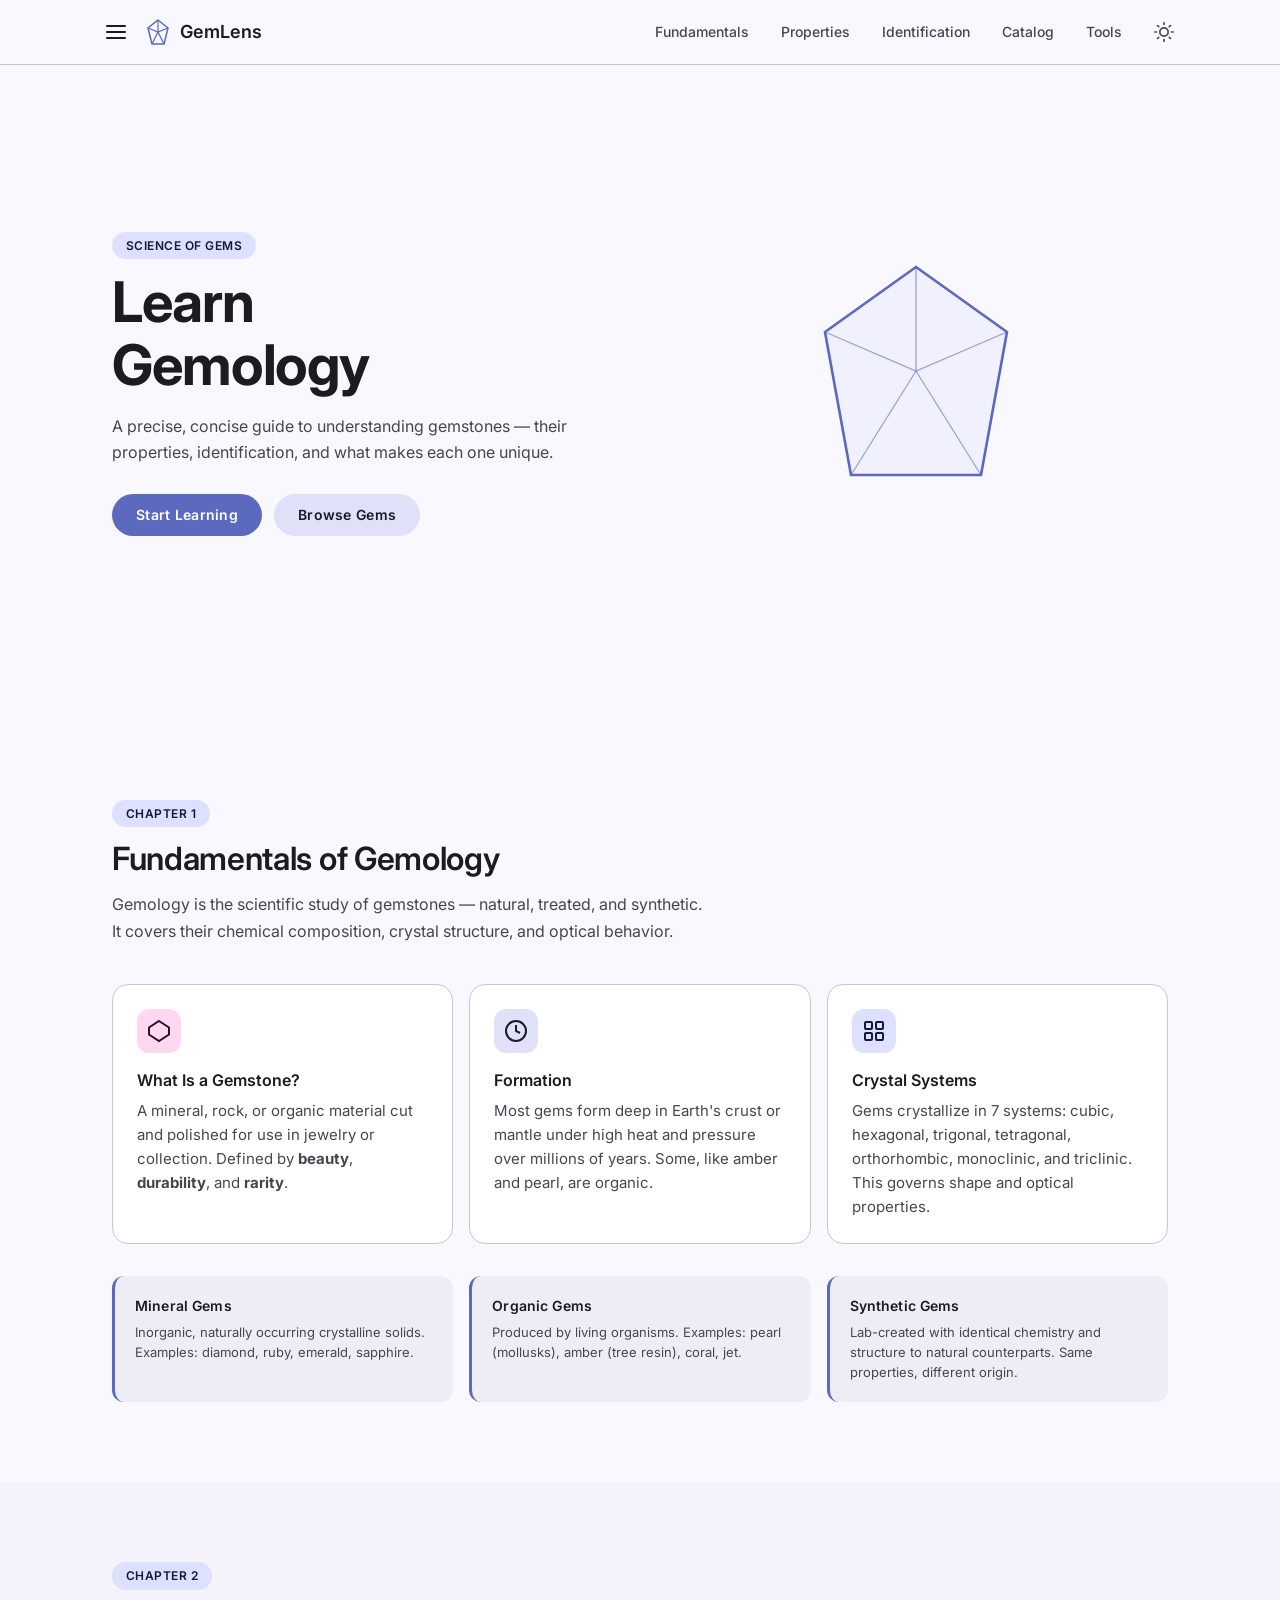
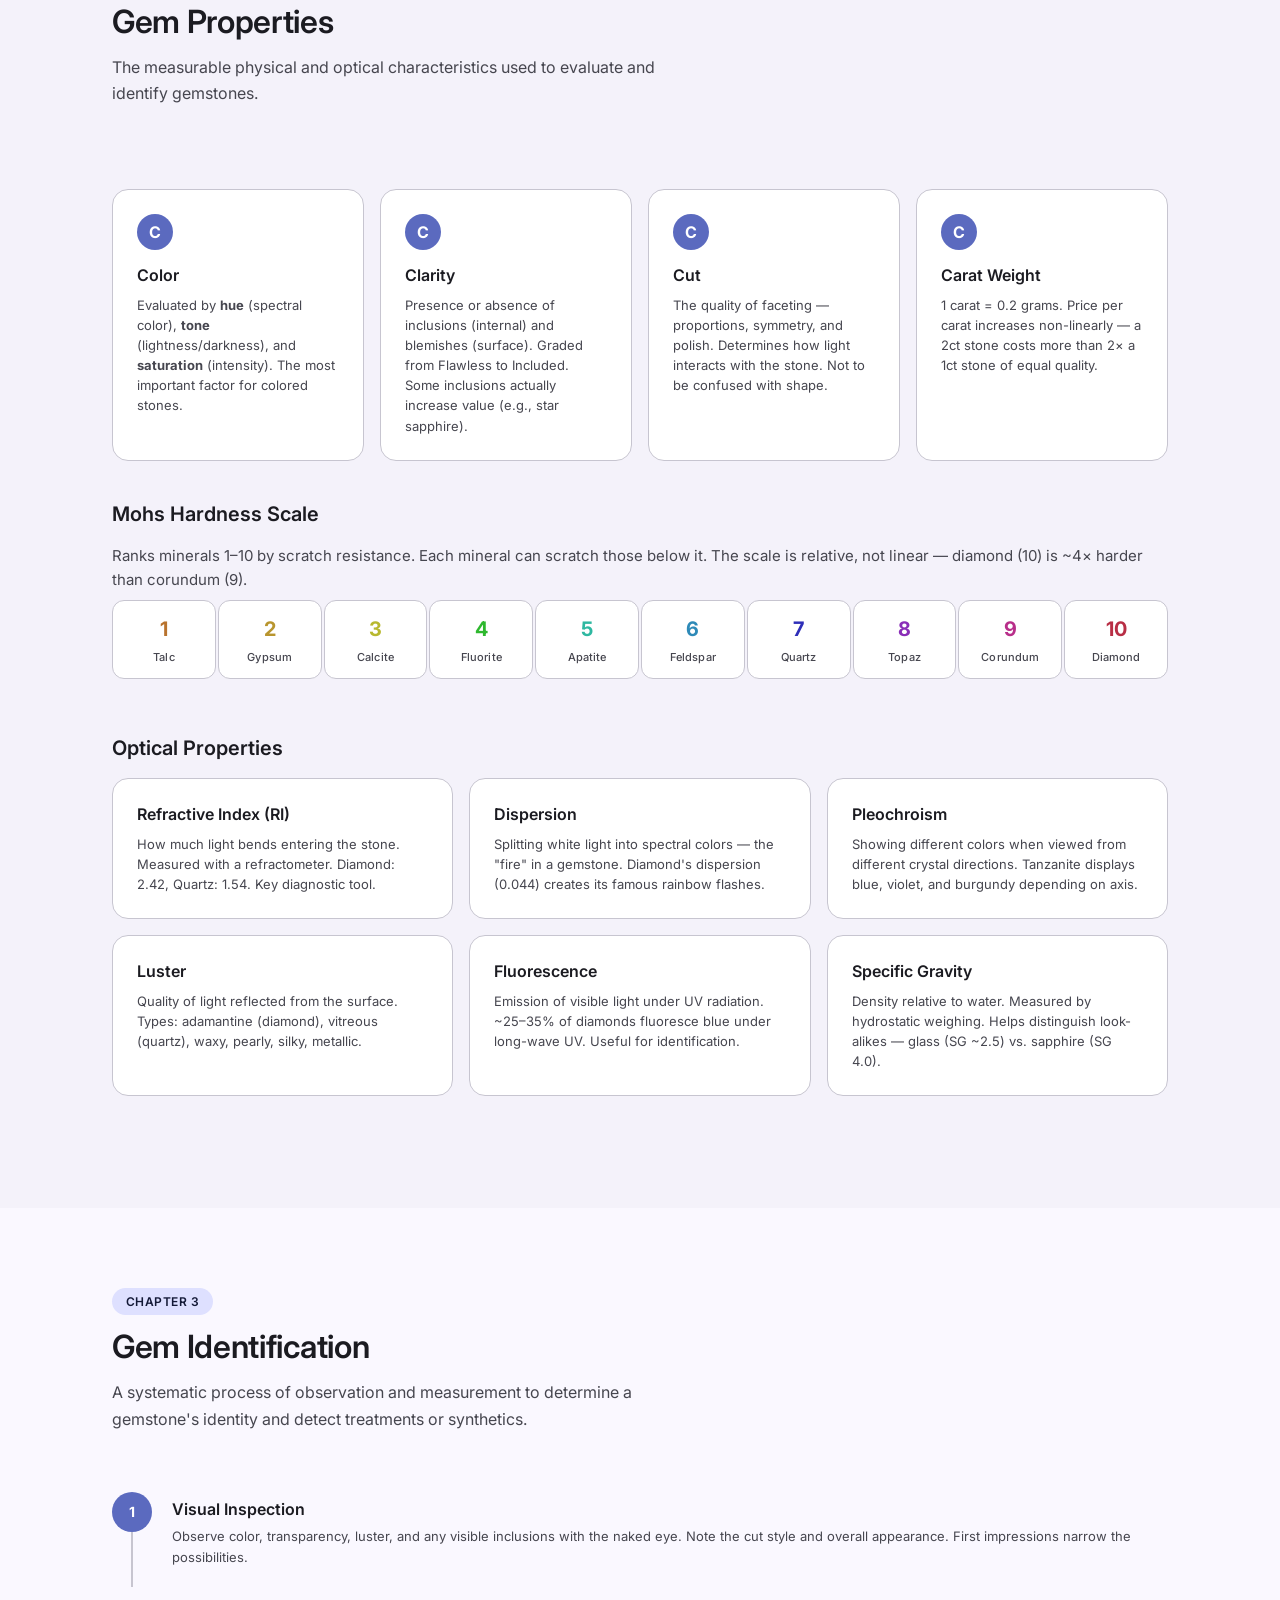
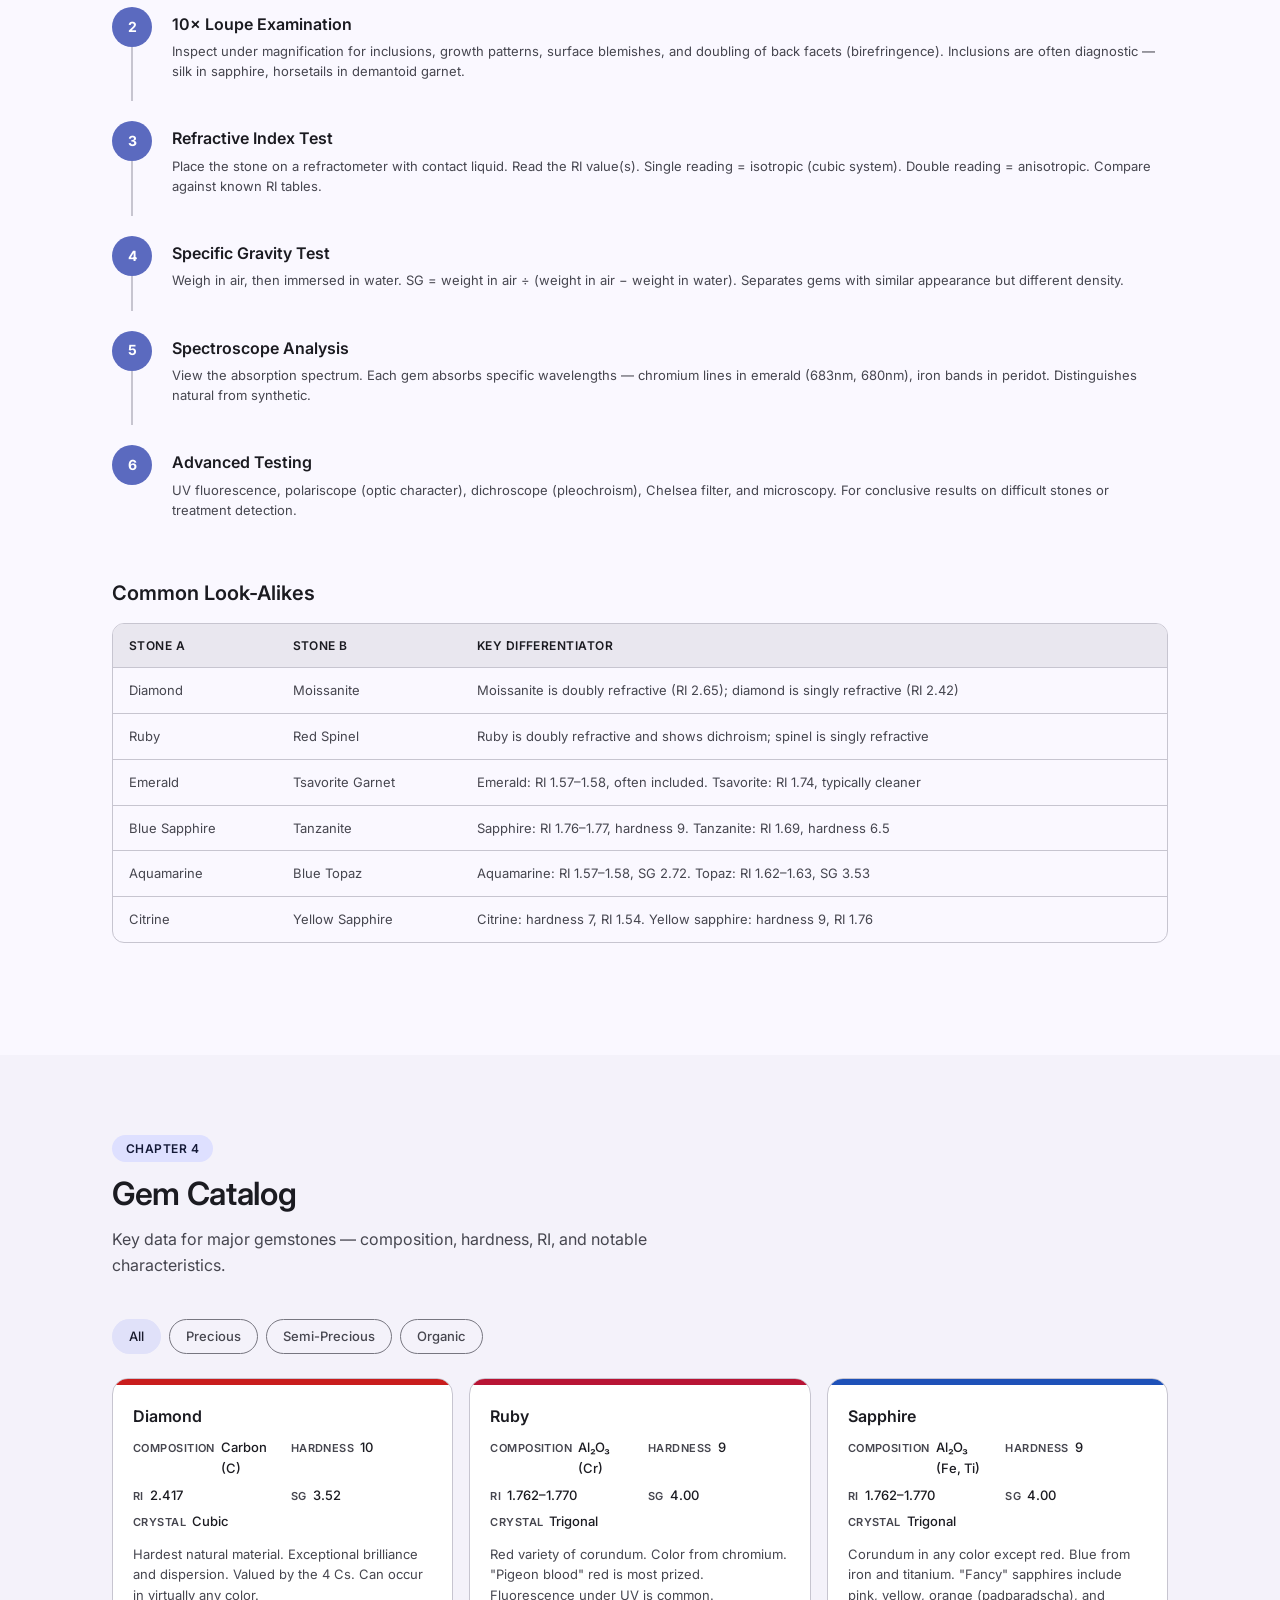
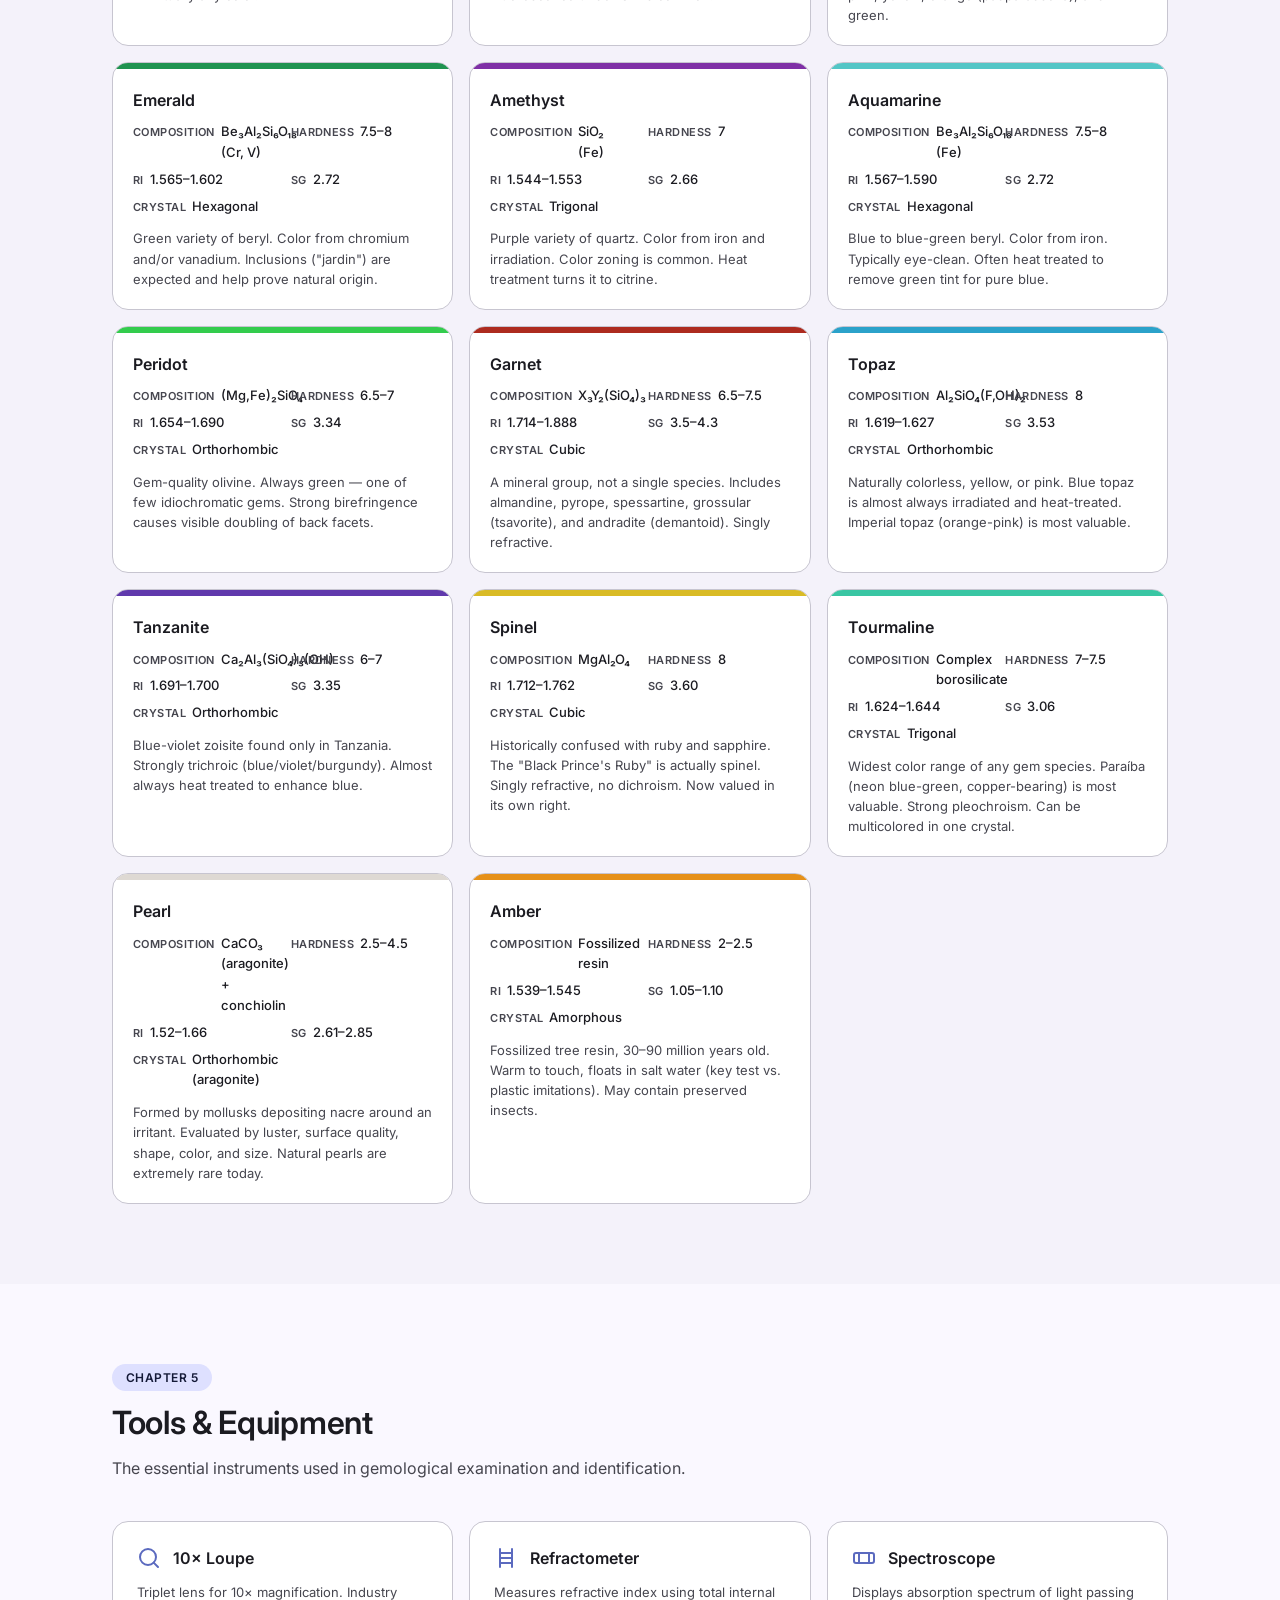
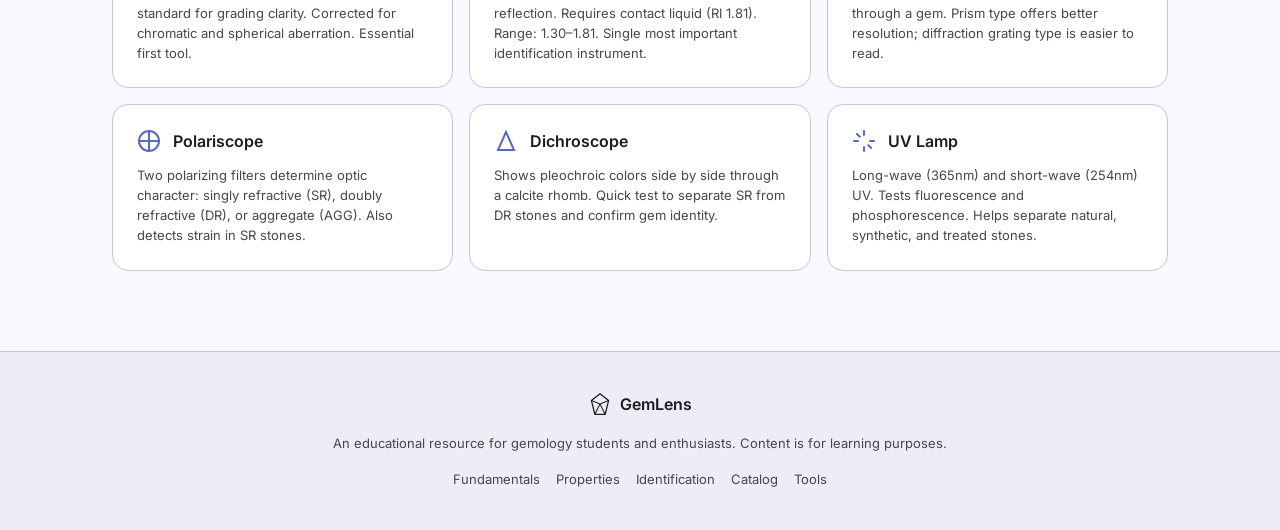
==== index.html @ 672723de "Add GemLens gemology learning site Static site with Material Design 3 inspired design system: - Ligh" ====
<!DOCTYPE html>
<html lang="en" data-theme="light">
<head>
  <meta charset="UTF-8">
  <meta name="viewport" content="width=device-width, initial-scale=1.0">
  <title>GemLens — Learn Gemology &amp; Gem Identification</title>
  <meta name="description" content="A concise, interactive guide to gemology fundamentals, gem identification techniques, and a curated catalog of precious and semi-precious gemstones.">
  <link rel="preconnect" href="https://fonts.googleapis.com">
  <link rel="preconnect" href="https://fonts.gstatic.com" crossorigin>
  <link href="https://fonts.googleapis.com/css2?family=Inter:wght@400;500;600;700&display=swap" rel="stylesheet">
  <link rel="stylesheet" href="styles.css">
  <script src="app.js" defer></script>
</head>
<body>

  <!-- Top App Bar -->
  <header class="top-bar" id="topBar">
    <div class="top-bar__inner">
      <button class="nav-toggle" id="navToggle" aria-label="Open navigation">
        <svg width="24" height="24" viewBox="0 0 24 24" fill="none" stroke="currentColor" stroke-width="2" stroke-linecap="round"><line x1="3" y1="6" x2="21" y2="6"/><line x1="3" y1="12" x2="21" y2="12"/><line x1="3" y1="18" x2="21" y2="18"/></svg>
      </button>
      <a href="#hero" class="top-bar__brand">
        <svg class="top-bar__icon" width="28" height="28" viewBox="0 0 28 28" fill="none">
          <polygon points="14,2 24,10 20,26 8,26 4,10" stroke="currentColor" stroke-width="1.5" fill="none"/>
          <polyline points="4,10 14,14 24,10" stroke="currentColor" stroke-width="1.2" fill="none"/>
          <line x1="14" y1="14" x2="8" y2="26" stroke="currentColor" stroke-width="1.2"/>
          <line x1="14" y1="14" x2="20" y2="26" stroke="currentColor" stroke-width="1.2"/>
          <line x1="14" y1="2" x2="14" y2="14" stroke="currentColor" stroke-width="1.2"/>
        </svg>
        <span>GemLens</span>
      </a>
      <nav class="top-bar__nav" id="mainNav">
        <a href="#fundamentals" class="nav-link">Fundamentals</a>
        <a href="#properties" class="nav-link">Properties</a>
        <a href="#identification" class="nav-link">Identification</a>
        <a href="#catalog" class="nav-link">Catalog</a>
        <a href="#tools" class="nav-link">Tools</a>
      </nav>
      <button class="theme-toggle" id="themeToggle" aria-label="Toggle dark mode">
        <svg class="icon-sun" width="20" height="20" viewBox="0 0 24 24" fill="none" stroke="currentColor" stroke-width="2" stroke-linecap="round">
          <circle cx="12" cy="12" r="5"/><line x1="12" y1="1" x2="12" y2="3"/><line x1="12" y1="21" x2="12" y2="23"/><line x1="4.22" y1="4.22" x2="5.64" y2="5.64"/><line x1="18.36" y1="18.36" x2="19.78" y2="19.78"/><line x1="1" y1="12" x2="3" y2="12"/><line x1="21" y1="12" x2="23" y2="12"/><line x1="4.22" y1="19.78" x2="5.64" y2="18.36"/><line x1="18.36" y1="5.64" x2="19.78" y2="4.22"/>
        </svg>
        <svg class="icon-moon" width="20" height="20" viewBox="0 0 24 24" fill="none" stroke="currentColor" stroke-width="2" stroke-linecap="round">
          <path d="M21 12.79A9 9 0 1111.21 3 7 7 0 0021 12.79z"/>
        </svg>
      </button>
    </div>
  </header>

  <!-- Mobile Drawer -->
  <div class="drawer-scrim" id="drawerScrim"></div>
  <aside class="drawer" id="drawer">
    <div class="drawer__header">
      <span class="drawer__title">GemLens</span>
      <button class="drawer__close" id="drawerClose" aria-label="Close navigation">
        <svg width="24" height="24" viewBox="0 0 24 24" fill="none" stroke="currentColor" stroke-width="2" stroke-linecap="round"><line x1="18" y1="6" x2="6" y2="18"/><line x1="6" y1="6" x2="18" y2="18"/></svg>
      </button>
    </div>
    <nav class="drawer__nav">
      <a href="#hero" class="drawer__link">Home</a>
      <a href="#fundamentals" class="drawer__link">Fundamentals</a>
      <a href="#properties" class="drawer__link">Properties</a>
      <a href="#identification" class="drawer__link">Identification</a>
      <a href="#catalog" class="drawer__link">Catalog</a>
      <a href="#tools" class="drawer__link">Tools</a>
    </nav>
  </aside>

  <main>

    <!-- Hero -->
    <section class="hero" id="hero">
      <div class="container">
        <div class="hero__content reveal">
          <span class="chip">Science of Gems</span>
          <h1 class="display-large">Learn<br>Gemology</h1>
          <p class="body-large">A precise, concise guide to understanding gemstones — their properties, identification, and what makes each one unique.</p>
          <div class="hero__actions">
            <a href="#fundamentals" class="btn btn--filled">Start Learning</a>
            <a href="#catalog" class="btn btn--tonal">Browse Gems</a>
          </div>
        </div>
        <div class="hero__visual reveal reveal--delay-1">
          <svg class="hero-gem" viewBox="0 0 200 200" fill="none">
            <polygon points="100,10 170,60 150,170 50,170 30,60" stroke="var(--md-primary)" stroke-width="1.5" fill="var(--md-primary-container)" opacity="0.3"/>
            <polyline points="30,60 100,90 170,60" stroke="var(--md-primary)" stroke-width="1" opacity="0.6"/>
            <line x1="100" y1="10" x2="100" y2="90" stroke="var(--md-primary)" stroke-width="1" opacity="0.6"/>
            <line x1="100" y1="90" x2="50" y2="170" stroke="var(--md-primary)" stroke-width="1" opacity="0.6"/>
            <line x1="100" y1="90" x2="150" y2="170" stroke="var(--md-primary)" stroke-width="1" opacity="0.6"/>
            <polygon points="100,10 170,60 150,170 50,170 30,60" stroke="var(--md-primary)" stroke-width="2" fill="none"/>
          </svg>
        </div>
      </div>
    </section>

    <!-- Fundamentals -->
    <section class="section" id="fundamentals">
      <div class="container">
        <div class="section__header reveal">
          <span class="chip">Chapter 1</span>
          <h2 class="headline-large">Fundamentals of Gemology</h2>
          <p class="body-large">Gemology is the scientific study of gemstones — natural, treated, and synthetic. It covers their chemical composition, crystal structure, and optical behavior.</p>
        </div>

        <div class="card-grid">
          <article class="card reveal">
            <div class="card__icon" style="--icon-bg: var(--md-tertiary-container); --icon-fg: var(--md-on-tertiary-container);">
              <svg width="24" height="24" viewBox="0 0 24 24" fill="none" stroke="currentColor" stroke-width="2"><polygon points="12,2 22,8.5 22,15.5 12,22 2,15.5 2,8.5"/></svg>
            </div>
            <h3 class="title-medium">What Is a Gemstone?</h3>
            <p class="body-medium">A mineral, rock, or organic material cut and polished for use in jewelry or collection. Defined by <strong>beauty</strong>, <strong>durability</strong>, and <strong>rarity</strong>.</p>
          </article>

          <article class="card reveal reveal--delay-1">
            <div class="card__icon" style="--icon-bg: var(--md-secondary-container); --icon-fg: var(--md-on-secondary-container);">
              <svg width="24" height="24" viewBox="0 0 24 24" fill="none" stroke="currentColor" stroke-width="2"><circle cx="12" cy="12" r="10"/><path d="M12 6v6l4 2"/></svg>
            </div>
            <h3 class="title-medium">Formation</h3>
            <p class="body-medium">Most gems form deep in Earth's crust or mantle under high heat and pressure over millions of years. Some, like amber and pearl, are organic.</p>
          </article>

          <article class="card reveal reveal--delay-2">
            <div class="card__icon" style="--icon-bg: var(--md-primary-container); --icon-fg: var(--md-on-primary-container);">
              <svg width="24" height="24" viewBox="0 0 24 24" fill="none" stroke="currentColor" stroke-width="2"><rect x="3" y="3" width="7" height="7" rx="1"/><rect x="14" y="3" width="7" height="7" rx="1"/><rect x="3" y="14" width="7" height="7" rx="1"/><rect x="14" y="14" width="7" height="7" rx="1"/></svg>
            </div>
            <h3 class="title-medium">Crystal Systems</h3>
            <p class="body-medium">Gems crystallize in 7 systems: cubic, hexagonal, trigonal, tetragonal, orthorhombic, monoclinic, and triclinic. This governs shape and optical properties.</p>
          </article>
        </div>

        <!-- Mineral vs Organic vs Synthetic -->
        <div class="info-row reveal">
          <div class="info-block">
            <h4 class="title-small">Mineral Gems</h4>
            <p class="body-small">Inorganic, naturally occurring crystalline solids. Examples: diamond, ruby, emerald, sapphire.</p>
          </div>
          <div class="info-block">
            <h4 class="title-small">Organic Gems</h4>
            <p class="body-small">Produced by living organisms. Examples: pearl (mollusks), amber (tree resin), coral, jet.</p>
          </div>
          <div class="info-block">
            <h4 class="title-small">Synthetic Gems</h4>
            <p class="body-small">Lab-created with identical chemistry and structure to natural counterparts. Same properties, different origin.</p>
          </div>
        </div>
      </div>
    </section>

    <!-- Properties -->
    <section class="section section--tonal" id="properties">
      <div class="container">
        <div class="section__header reveal">
          <span class="chip">Chapter 2</span>
          <h2 class="headline-large">Gem Properties</h2>
          <p class="body-large">The measurable physical and optical characteristics used to evaluate and identify gemstones.</p>
        </div>

        <!-- The 4 Cs -->
        <h3 class="headline-small reveal">The 4 Cs of Gem Grading</h3>
        <div class="four-cs-grid">
          <div class="four-c-card reveal">
            <div class="four-c-card__letter">C</div>
            <h4 class="title-medium">Color</h4>
            <p class="body-small">Evaluated by <strong>hue</strong> (spectral color), <strong>tone</strong> (lightness/darkness), and <strong>saturation</strong> (intensity). The most important factor for colored stones.</p>
          </div>
          <div class="four-c-card reveal reveal--delay-1">
            <div class="four-c-card__letter">C</div>
            <h4 class="title-medium">Clarity</h4>
            <p class="body-small">Presence or absence of inclusions (internal) and blemishes (surface). Graded from Flawless to Included. Some inclusions actually increase value (e.g., star sapphire).</p>
          </div>
          <div class="four-c-card reveal reveal--delay-2">
            <div class="four-c-card__letter">C</div>
            <h4 class="title-medium">Cut</h4>
            <p class="body-small">The quality of faceting — proportions, symmetry, and polish. Determines how light interacts with the stone. Not to be confused with shape.</p>
          </div>
          <div class="four-c-card reveal reveal--delay-3">
            <div class="four-c-card__letter">C</div>
            <h4 class="title-medium">Carat Weight</h4>
            <p class="body-small">1 carat = 0.2 grams. Price per carat increases non-linearly — a 2ct stone costs more than 2× a 1ct stone of equal quality.</p>
          </div>
        </div>

        <!-- Mohs Scale -->
        <h3 class="headline-small reveal">Mohs Hardness Scale</h3>
        <p class="body-medium reveal">Ranks minerals 1–10 by scratch resistance. Each mineral can scratch those below it. The scale is relative, not linear — diamond (10) is ~4× harder than corundum (9).</p>
        <div class="mohs-scale reveal">
          <div class="mohs-item" style="--mohs-hue: 30;">
            <span class="mohs-num">1</span>
            <span class="mohs-name">Talc</span>
          </div>
          <div class="mohs-item" style="--mohs-hue: 45;">
            <span class="mohs-num">2</span>
            <span class="mohs-name">Gypsum</span>
          </div>
          <div class="mohs-item" style="--mohs-hue: 60;">
            <span class="mohs-num">3</span>
            <span class="mohs-name">Calcite</span>
          </div>
          <div class="mohs-item" style="--mohs-hue: 120;">
            <span class="mohs-num">4</span>
            <span class="mohs-name">Fluorite</span>
          </div>
          <div class="mohs-item" style="--mohs-hue: 170;">
            <span class="mohs-num">5</span>
            <span class="mohs-name">Apatite</span>
          </div>
          <div class="mohs-item" style="--mohs-hue: 200;">
            <span class="mohs-num">6</span>
            <span class="mohs-name">Feldspar</span>
          </div>
          <div class="mohs-item" style="--mohs-hue: 240;">
            <span class="mohs-num">7</span>
            <span class="mohs-name">Quartz</span>
          </div>
          <div class="mohs-item" style="--mohs-hue: 280;">
            <span class="mohs-num">8</span>
            <span class="mohs-name">Topaz</span>
          </div>
          <div class="mohs-item" style="--mohs-hue: 320;">
            <span class="mohs-num">9</span>
            <span class="mohs-name">Corundum</span>
          </div>
          <div class="mohs-item" style="--mohs-hue: 350;">
            <span class="mohs-num">10</span>
            <span class="mohs-name">Diamond</span>
          </div>
        </div>

        <!-- Optical Properties -->
        <h3 class="headline-small reveal">Optical Properties</h3>
        <div class="card-grid">
          <article class="card reveal">
            <h4 class="title-medium">Refractive Index (RI)</h4>
            <p class="body-small">How much light bends entering the stone. Measured with a refractometer. Diamond: 2.42, Quartz: 1.54. Key diagnostic tool.</p>
          </article>
          <article class="card reveal reveal--delay-1">
            <h4 class="title-medium">Dispersion</h4>
            <p class="body-small">Splitting white light into spectral colors — the "fire" in a gemstone. Diamond's dispersion (0.044) creates its famous rainbow flashes.</p>
          </article>
          <article class="card reveal reveal--delay-2">
            <h4 class="title-medium">Pleochroism</h4>
            <p class="body-small">Showing different colors when viewed from different crystal directions. Tanzanite displays blue, violet, and burgundy depending on axis.</p>
          </article>
          <article class="card reveal">
            <h4 class="title-medium">Luster</h4>
            <p class="body-small">Quality of light reflected from the surface. Types: adamantine (diamond), vitreous (quartz), waxy, pearly, silky, metallic.</p>
          </article>
          <article class="card reveal reveal--delay-1">
            <h4 class="title-medium">Fluorescence</h4>
            <p class="body-small">Emission of visible light under UV radiation. ~25–35% of diamonds fluoresce blue under long-wave UV. Useful for identification.</p>
          </article>
          <article class="card reveal reveal--delay-2">
            <h4 class="title-medium">Specific Gravity</h4>
            <p class="body-small">Density relative to water. Measured by hydrostatic weighing. Helps distinguish look-alikes — glass (SG ~2.5) vs. sapphire (SG 4.0).</p>
          </article>
        </div>
      </div>
    </section>

    <!-- Identification -->
    <section class="section" id="identification">
      <div class="container">
        <div class="section__header reveal">
          <span class="chip">Chapter 3</span>
          <h2 class="headline-large">Gem Identification</h2>
          <p class="body-large">A systematic process of observation and measurement to determine a gemstone's identity and detect treatments or synthetics.</p>
        </div>

        <div class="steps">
          <div class="step reveal">
            <div class="step__number">1</div>
            <div class="step__content">
              <h4 class="title-medium">Visual Inspection</h4>
              <p class="body-small">Observe color, transparency, luster, and any visible inclusions with the naked eye. Note the cut style and overall appearance. First impressions narrow the possibilities.</p>
            </div>
          </div>
          <div class="step reveal">
            <div class="step__number">2</div>
            <div class="step__content">
              <h4 class="title-medium">10× Loupe Examination</h4>
              <p class="body-small">Inspect under magnification for inclusions, growth patterns, surface blemishes, and doubling of back facets (birefringence). Inclusions are often diagnostic — silk in sapphire, horsetails in demantoid garnet.</p>
            </div>
          </div>
          <div class="step reveal">
            <div class="step__number">3</div>
            <div class="step__content">
              <h4 class="title-medium">Refractive Index Test</h4>
              <p class="body-small">Place the stone on a refractometer with contact liquid. Read the RI value(s). Single reading = isotropic (cubic system). Double reading = anisotropic. Compare against known RI tables.</p>
            </div>
          </div>
          <div class="step reveal">
            <div class="step__number">4</div>
            <div class="step__content">
              <h4 class="title-medium">Specific Gravity Test</h4>
              <p class="body-small">Weigh in air, then immersed in water. SG = weight in air ÷ (weight in air − weight in water). Separates gems with similar appearance but different density.</p>
            </div>
          </div>
          <div class="step reveal">
            <div class="step__number">5</div>
            <div class="step__content">
              <h4 class="title-medium">Spectroscope Analysis</h4>
              <p class="body-small">View the absorption spectrum. Each gem absorbs specific wavelengths — chromium lines in emerald (683nm, 680nm), iron bands in peridot. Distinguishes natural from synthetic.</p>
            </div>
          </div>
          <div class="step reveal">
            <div class="step__number">6</div>
            <div class="step__content">
              <h4 class="title-medium">Advanced Testing</h4>
              <p class="body-small">UV fluorescence, polariscope (optic character), dichroscope (pleochroism), Chelsea filter, and microscopy. For conclusive results on difficult stones or treatment detection.</p>
            </div>
          </div>
        </div>

        <!-- Common Confusions -->
        <h3 class="headline-small reveal">Common Look-Alikes</h3>
        <div class="table-wrap reveal">
          <table class="data-table">
            <thead>
              <tr>
                <th>Stone A</th>
                <th>Stone B</th>
                <th>Key Differentiator</th>
              </tr>
            </thead>
            <tbody>
              <tr><td>Diamond</td><td>Moissanite</td><td>Moissanite is doubly refractive (RI 2.65); diamond is singly refractive (RI 2.42)</td></tr>
              <tr><td>Ruby</td><td>Red Spinel</td><td>Ruby is doubly refractive and shows dichroism; spinel is singly refractive</td></tr>
              <tr><td>Emerald</td><td>Tsavorite Garnet</td><td>Emerald: RI 1.57–1.58, often included. Tsavorite: RI 1.74, typically cleaner</td></tr>
              <tr><td>Blue Sapphire</td><td>Tanzanite</td><td>Sapphire: RI 1.76–1.77, hardness 9. Tanzanite: RI 1.69, hardness 6.5</td></tr>
              <tr><td>Aquamarine</td><td>Blue Topaz</td><td>Aquamarine: RI 1.57–1.58, SG 2.72. Topaz: RI 1.62–1.63, SG 3.53</td></tr>
              <tr><td>Citrine</td><td>Yellow Sapphire</td><td>Citrine: hardness 7, RI 1.54. Yellow sapphire: hardness 9, RI 1.76</td></tr>
            </tbody>
          </table>
        </div>
      </div>
    </section>

    <!-- Gem Catalog -->
    <section class="section section--tonal" id="catalog">
      <div class="container">
        <div class="section__header reveal">
          <span class="chip">Chapter 4</span>
          <h2 class="headline-large">Gem Catalog</h2>
          <p class="body-large">Key data for major gemstones — composition, hardness, RI, and notable characteristics.</p>
        </div>

        <!-- Filter chips -->
        <div class="filter-chips reveal" id="filterChips">
          <button class="filter-chip filter-chip--active" data-filter="all">All</button>
          <button class="filter-chip" data-filter="precious">Precious</button>
          <button class="filter-chip" data-filter="semi-precious">Semi-Precious</button>
          <button class="filter-chip" data-filter="organic">Organic</button>
        </div>

        <div class="catalog-grid" id="catalogGrid">

          <article class="gem-card reveal" data-category="precious">
            <div class="gem-card__color" style="--gem-hue: 0; --gem-sat: 75%; --gem-light: 45%;"></div>
            <div class="gem-card__body">
              <h4 class="title-medium">Diamond</h4>
              <dl class="gem-specs">
                <div><dt>Composition</dt><dd>Carbon (C)</dd></div>
                <div><dt>Hardness</dt><dd>10</dd></div>
                <div><dt>RI</dt><dd>2.417</dd></div>
                <div><dt>SG</dt><dd>3.52</dd></div>
                <div><dt>Crystal</dt><dd>Cubic</dd></div>
              </dl>
              <p class="body-small">Hardest natural material. Exceptional brilliance and dispersion. Valued by the 4 Cs. Can occur in virtually any color.</p>
            </div>
          </article>

          <article class="gem-card reveal" data-category="precious">
            <div class="gem-card__color" style="--gem-hue: 348; --gem-sat: 80%; --gem-light: 40%;"></div>
            <div class="gem-card__body">
              <h4 class="title-medium">Ruby</h4>
              <dl class="gem-specs">
                <div><dt>Composition</dt><dd>Al₂O₃ (Cr)</dd></div>
                <div><dt>Hardness</dt><dd>9</dd></div>
                <div><dt>RI</dt><dd>1.762–1.770</dd></div>
                <div><dt>SG</dt><dd>4.00</dd></div>
                <div><dt>Crystal</dt><dd>Trigonal</dd></div>
              </dl>
              <p class="body-small">Red variety of corundum. Color from chromium. "Pigeon blood" red is most prized. Fluorescence under UV is common.</p>
            </div>
          </article>

          <article class="gem-card reveal" data-category="precious">
            <div class="gem-card__color" style="--gem-hue: 220; --gem-sat: 72%; --gem-light: 42%;"></div>
            <div class="gem-card__body">
              <h4 class="title-medium">Sapphire</h4>
              <dl class="gem-specs">
                <div><dt>Composition</dt><dd>Al₂O₃ (Fe, Ti)</dd></div>
                <div><dt>Hardness</dt><dd>9</dd></div>
                <div><dt>RI</dt><dd>1.762–1.770</dd></div>
                <div><dt>SG</dt><dd>4.00</dd></div>
                <div><dt>Crystal</dt><dd>Trigonal</dd></div>
              </dl>
              <p class="body-small">Corundum in any color except red. Blue from iron and titanium. "Fancy" sapphires include pink, yellow, orange (padparadscha), and green.</p>
            </div>
          </article>

          <article class="gem-card reveal" data-category="precious">
            <div class="gem-card__color" style="--gem-hue: 145; --gem-sat: 65%; --gem-light: 35%;"></div>
            <div class="gem-card__body">
              <h4 class="title-medium">Emerald</h4>
              <dl class="gem-specs">
                <div><dt>Composition</dt><dd>Be₃Al₂Si₆O₁₈ (Cr, V)</dd></div>
                <div><dt>Hardness</dt><dd>7.5–8</dd></div>
                <div><dt>RI</dt><dd>1.565–1.602</dd></div>
                <div><dt>SG</dt><dd>2.72</dd></div>
                <div><dt>Crystal</dt><dd>Hexagonal</dd></div>
              </dl>
              <p class="body-small">Green variety of beryl. Color from chromium and/or vanadium. Inclusions ("jardin") are expected and help prove natural origin.</p>
            </div>
          </article>

          <article class="gem-card reveal" data-category="semi-precious">
            <div class="gem-card__color" style="--gem-hue: 280; --gem-sat: 55%; --gem-light: 42%;"></div>
            <div class="gem-card__body">
              <h4 class="title-medium">Amethyst</h4>
              <dl class="gem-specs">
                <div><dt>Composition</dt><dd>SiO₂ (Fe)</dd></div>
                <div><dt>Hardness</dt><dd>7</dd></div>
                <div><dt>RI</dt><dd>1.544–1.553</dd></div>
                <div><dt>SG</dt><dd>2.66</dd></div>
                <div><dt>Crystal</dt><dd>Trigonal</dd></div>
              </dl>
              <p class="body-small">Purple variety of quartz. Color from iron and irradiation. Color zoning is common. Heat treatment turns it to citrine.</p>
            </div>
          </article>

          <article class="gem-card reveal" data-category="semi-precious">
            <div class="gem-card__color" style="--gem-hue: 180; --gem-sat: 50%; --gem-light: 55%;"></div>
            <div class="gem-card__body">
              <h4 class="title-medium">Aquamarine</h4>
              <dl class="gem-specs">
                <div><dt>Composition</dt><dd>Be₃Al₂Si₆O₁₈ (Fe)</dd></div>
                <div><dt>Hardness</dt><dd>7.5–8</dd></div>
                <div><dt>RI</dt><dd>1.567–1.590</dd></div>
                <div><dt>SG</dt><dd>2.72</dd></div>
                <div><dt>Crystal</dt><dd>Hexagonal</dd></div>
              </dl>
              <p class="body-small">Blue to blue-green beryl. Color from iron. Typically eye-clean. Often heat treated to remove green tint for pure blue.</p>
            </div>
          </article>

          <article class="gem-card reveal" data-category="semi-precious">
            <div class="gem-card__color" style="--gem-hue: 130; --gem-sat: 60%; --gem-light: 50%;"></div>
            <div class="gem-card__body">
              <h4 class="title-medium">Peridot</h4>
              <dl class="gem-specs">
                <div><dt>Composition</dt><dd>(Mg,Fe)₂SiO₄</dd></div>
                <div><dt>Hardness</dt><dd>6.5–7</dd></div>
                <div><dt>RI</dt><dd>1.654–1.690</dd></div>
                <div><dt>SG</dt><dd>3.34</dd></div>
                <div><dt>Crystal</dt><dd>Orthorhombic</dd></div>
              </dl>
              <p class="body-small">Gem-quality olivine. Always green — one of few idiochromatic gems. Strong birefringence causes visible doubling of back facets.</p>
            </div>
          </article>

          <article class="gem-card reveal" data-category="semi-precious">
            <div class="gem-card__color" style="--gem-hue: 5; --gem-sat: 70%; --gem-light: 40%;"></div>
            <div class="gem-card__body">
              <h4 class="title-medium">Garnet</h4>
              <dl class="gem-specs">
                <div><dt>Composition</dt><dd>X₃Y₂(SiO₄)₃</dd></div>
                <div><dt>Hardness</dt><dd>6.5–7.5</dd></div>
                <div><dt>RI</dt><dd>1.714–1.888</dd></div>
                <div><dt>SG</dt><dd>3.5–4.3</dd></div>
                <div><dt>Crystal</dt><dd>Cubic</dd></div>
              </dl>
              <p class="body-small">A mineral group, not a single species. Includes almandine, pyrope, spessartine, grossular (tsavorite), and andradite (demantoid). Singly refractive.</p>
            </div>
          </article>

          <article class="gem-card reveal" data-category="semi-precious">
            <div class="gem-card__color" style="--gem-hue: 195; --gem-sat: 65%; --gem-light: 48%;"></div>
            <div class="gem-card__body">
              <h4 class="title-medium">Topaz</h4>
              <dl class="gem-specs">
                <div><dt>Composition</dt><dd>Al₂SiO₄(F,OH)₂</dd></div>
                <div><dt>Hardness</dt><dd>8</dd></div>
                <div><dt>RI</dt><dd>1.619–1.627</dd></div>
                <div><dt>SG</dt><dd>3.53</dd></div>
                <div><dt>Crystal</dt><dd>Orthorhombic</dd></div>
              </dl>
              <p class="body-small">Naturally colorless, yellow, or pink. Blue topaz is almost always irradiated and heat-treated. Imperial topaz (orange-pink) is most valuable.</p>
            </div>
          </article>

          <article class="gem-card reveal" data-category="semi-precious">
            <div class="gem-card__color" style="--gem-hue: 260; --gem-sat: 50%; --gem-light: 45%;"></div>
            <div class="gem-card__body">
              <h4 class="title-medium">Tanzanite</h4>
              <dl class="gem-specs">
                <div><dt>Composition</dt><dd>Ca₂Al₃(SiO₄)₃(OH)</dd></div>
                <div><dt>Hardness</dt><dd>6–7</dd></div>
                <div><dt>RI</dt><dd>1.691–1.700</dd></div>
                <div><dt>SG</dt><dd>3.35</dd></div>
                <div><dt>Crystal</dt><dd>Orthorhombic</dd></div>
              </dl>
              <p class="body-small">Blue-violet zoisite found only in Tanzania. Strongly trichroic (blue/violet/burgundy). Almost always heat treated to enhance blue.</p>
            </div>
          </article>

          <article class="gem-card reveal" data-category="semi-precious">
            <div class="gem-card__color" style="--gem-hue: 50; --gem-sat: 70%; --gem-light: 50%;"></div>
            <div class="gem-card__body">
              <h4 class="title-medium">Spinel</h4>
              <dl class="gem-specs">
                <div><dt>Composition</dt><dd>MgAl₂O₄</dd></div>
                <div><dt>Hardness</dt><dd>8</dd></div>
                <div><dt>RI</dt><dd>1.712–1.762</dd></div>
                <div><dt>SG</dt><dd>3.60</dd></div>
                <div><dt>Crystal</dt><dd>Cubic</dd></div>
              </dl>
              <p class="body-small">Historically confused with ruby and sapphire. The "Black Prince's Ruby" is actually spinel. Singly refractive, no dichroism. Now valued in its own right.</p>
            </div>
          </article>

          <article class="gem-card reveal" data-category="semi-precious">
            <div class="gem-card__color" style="--gem-hue: 165; --gem-sat: 55%; --gem-light: 50%;"></div>
            <div class="gem-card__body">
              <h4 class="title-medium">Tourmaline</h4>
              <dl class="gem-specs">
                <div><dt>Composition</dt><dd>Complex borosilicate</dd></div>
                <div><dt>Hardness</dt><dd>7–7.5</dd></div>
                <div><dt>RI</dt><dd>1.624–1.644</dd></div>
                <div><dt>SG</dt><dd>3.06</dd></div>
                <div><dt>Crystal</dt><dd>Trigonal</dd></div>
              </dl>
              <p class="body-small">Widest color range of any gem species. Paraíba (neon blue-green, copper-bearing) is most valuable. Strong pleochroism. Can be multicolored in one crystal.</p>
            </div>
          </article>

          <article class="gem-card reveal" data-category="organic">
            <div class="gem-card__color" style="--gem-hue: 30; --gem-sat: 15%; --gem-light: 85%;"></div>
            <div class="gem-card__body">
              <h4 class="title-medium">Pearl</h4>
              <dl class="gem-specs">
                <div><dt>Composition</dt><dd>CaCO₃ (aragonite) + conchiolin</dd></div>
                <div><dt>Hardness</dt><dd>2.5–4.5</dd></div>
                <div><dt>RI</dt><dd>1.52–1.66</dd></div>
                <div><dt>SG</dt><dd>2.61–2.85</dd></div>
                <div><dt>Crystal</dt><dd>Orthorhombic (aragonite)</dd></div>
              </dl>
              <p class="body-small">Formed by mollusks depositing nacre around an irritant. Evaluated by luster, surface quality, shape, color, and size. Natural pearls are extremely rare today.</p>
            </div>
          </article>

          <article class="gem-card reveal" data-category="organic">
            <div class="gem-card__color" style="--gem-hue: 35; --gem-sat: 80%; --gem-light: 50%;"></div>
            <div class="gem-card__body">
              <h4 class="title-medium">Amber</h4>
              <dl class="gem-specs">
                <div><dt>Composition</dt><dd>Fossilized resin</dd></div>
                <div><dt>Hardness</dt><dd>2–2.5</dd></div>
                <div><dt>RI</dt><dd>1.539–1.545</dd></div>
                <div><dt>SG</dt><dd>1.05–1.10</dd></div>
                <div><dt>Crystal</dt><dd>Amorphous</dd></div>
              </dl>
              <p class="body-small">Fossilized tree resin, 30–90 million years old. Warm to touch, floats in salt water (key test vs. plastic imitations). May contain preserved insects.</p>
            </div>
          </article>

        </div>
      </div>
    </section>

    <!-- Tools & Techniques -->
    <section class="section" id="tools">
      <div class="container">
        <div class="section__header reveal">
          <span class="chip">Chapter 5</span>
          <h2 class="headline-large">Tools &amp; Equipment</h2>
          <p class="body-large">The essential instruments used in gemological examination and identification.</p>
        </div>

        <div class="tools-grid">
          <article class="tool-card reveal">
            <div class="tool-card__header">
              <svg width="24" height="24" viewBox="0 0 24 24" fill="none" stroke="currentColor" stroke-width="2" stroke-linecap="round"><circle cx="11" cy="11" r="8"/><line x1="21" y1="21" x2="16.65" y2="16.65"/></svg>
              <h4 class="title-medium">10× Loupe</h4>
            </div>
            <p class="body-small">Triplet lens for 10× magnification. Industry standard for grading clarity. Corrected for chromatic and spherical aberration. Essential first tool.</p>
          </article>

          <article class="tool-card reveal reveal--delay-1">
            <div class="tool-card__header">
              <svg width="24" height="24" viewBox="0 0 24 24" fill="none" stroke="currentColor" stroke-width="2" stroke-linecap="round"><path d="M6 3v18"/><path d="M18 3v18"/><path d="M6 12h12"/><path d="M6 7h12"/><path d="M6 17h12"/></svg>
              <h4 class="title-medium">Refractometer</h4>
            </div>
            <p class="body-small">Measures refractive index using total internal reflection. Requires contact liquid (RI 1.81). Range: 1.30–1.81. Single most important identification instrument.</p>
          </article>

          <article class="tool-card reveal reveal--delay-2">
            <div class="tool-card__header">
              <svg width="24" height="24" viewBox="0 0 24 24" fill="none" stroke="currentColor" stroke-width="2" stroke-linecap="round"><rect x="2" y="7" width="20" height="10" rx="2"/><line x1="7" y1="7" x2="7" y2="17"/><line x1="17" y1="7" x2="17" y2="17"/></svg>
              <h4 class="title-medium">Spectroscope</h4>
            </div>
            <p class="body-small">Displays absorption spectrum of light passing through a gem. Prism type offers better resolution; diffraction grating type is easier to read.</p>
          </article>

          <article class="tool-card reveal">
            <div class="tool-card__header">
              <svg width="24" height="24" viewBox="0 0 24 24" fill="none" stroke="currentColor" stroke-width="2" stroke-linecap="round"><circle cx="12" cy="12" r="10"/><line x1="12" y1="2" x2="12" y2="22"/><line x1="2" y1="12" x2="22" y2="12"/></svg>
              <h4 class="title-medium">Polariscope</h4>
            </div>
            <p class="body-small">Two polarizing filters determine optic character: singly refractive (SR), doubly refractive (DR), or aggregate (AGG). Also detects strain in SR stones.</p>
          </article>

          <article class="tool-card reveal reveal--delay-1">
            <div class="tool-card__header">
              <svg width="24" height="24" viewBox="0 0 24 24" fill="none" stroke="currentColor" stroke-width="2" stroke-linecap="round"><path d="M12 3l-8 18h16L12 3z"/></svg>
              <h4 class="title-medium">Dichroscope</h4>
            </div>
            <p class="body-small">Shows pleochroic colors side by side through a calcite rhomb. Quick test to separate SR from DR stones and confirm gem identity.</p>
          </article>

          <article class="tool-card reveal reveal--delay-2">
            <div class="tool-card__header">
              <svg width="24" height="24" viewBox="0 0 24 24" fill="none" stroke="currentColor" stroke-width="2" stroke-linecap="round"><path d="M12 2v4"/><path d="M12 18v4"/><path d="M4.93 4.93l2.83 2.83"/><path d="M16.24 16.24l2.83 2.83"/><path d="M2 12h4"/><path d="M18 12h4"/></svg>
              <h4 class="title-medium">UV Lamp</h4>
            </div>
            <p class="body-small">Long-wave (365nm) and short-wave (254nm) UV. Tests fluorescence and phosphorescence. Helps separate natural, synthetic, and treated stones.</p>
          </article>
        </div>
      </div>
    </section>

    <!-- Footer -->
    <footer class="footer">
      <div class="container">
        <div class="footer__inner">
          <div class="footer__brand">
            <svg width="24" height="24" viewBox="0 0 28 28" fill="none">
              <polygon points="14,2 24,10 20,26 8,26 4,10" stroke="currentColor" stroke-width="1.5" fill="none"/>
              <polyline points="4,10 14,14 24,10" stroke="currentColor" stroke-width="1.2" fill="none"/>
              <line x1="14" y1="14" x2="8" y2="26" stroke="currentColor" stroke-width="1.2"/>
              <line x1="14" y1="14" x2="20" y2="26" stroke="currentColor" stroke-width="1.2"/>
            </svg>
            <span>GemLens</span>
          </div>
          <p class="body-small">An educational resource for gemology students and enthusiasts. Content is for learning purposes.</p>
          <div class="footer__links">
            <a href="#fundamentals">Fundamentals</a>
            <a href="#properties">Properties</a>
            <a href="#identification">Identification</a>
            <a href="#catalog">Catalog</a>
            <a href="#tools">Tools</a>
          </div>
        </div>
      </div>
    </footer>

  </main>

</body>
</html>
---- styles.css ----
/* ============================================================
   GemLens — Design System
   Material Design 3 inspired, no glassmorphism
   Light & Dark themes via CSS custom properties
   ============================================================ */

/* --- Reset & Base --- */
*, *::before, *::after {
  margin: 0;
  padding: 0;
  box-sizing: border-box;
}

html {
  scroll-behavior: smooth;
  -webkit-text-size-adjust: 100%;
  scroll-padding-top: 72px;
}

body {
  font-family: 'Inter', system-ui, -apple-system, sans-serif;
  line-height: 1.6;
  background: var(--md-surface);
  color: var(--md-on-surface);
  transition: background-color 0.3s ease, color 0.3s ease;
  -webkit-font-smoothing: antialiased;
  overflow-x: hidden;
}

img, svg { display: block; max-width: 100%; }
a { color: var(--md-primary); text-decoration: none; }
button { cursor: pointer; border: none; background: none; font: inherit; color: inherit; }
table { border-collapse: collapse; width: 100%; }

/* --- Theme Tokens: Light --- */
[data-theme="light"] {
  --md-primary: #5b6abf;
  --md-on-primary: #ffffff;
  --md-primary-container: #dee0ff;
  --md-on-primary-container: #141937;

  --md-secondary: #5b5d72;
  --md-on-secondary: #ffffff;
  --md-secondary-container: #e0e1f9;
  --md-on-secondary-container: #181a2c;

  --md-tertiary: #77536d;
  --md-on-tertiary: #ffffff;
  --md-tertiary-container: #ffd7f1;
  --md-on-tertiary-container: #2d1228;

  --md-surface: #faf8ff;
  --md-surface-dim: #dad8e0;
  --md-surface-container-lowest: #ffffff;
  --md-surface-container-low: #f4f2fa;
  --md-surface-container: #eeedf5;
  --md-surface-container-high: #e9e7ef;
  --md-surface-container-highest: #e3e1e9;

  --md-on-surface: #1b1b21;
  --md-on-surface-variant: #46464f;
  --md-outline: #777680;
  --md-outline-variant: #c7c5d0;

  --md-inverse-surface: #303036;
  --md-inverse-on-surface: #f2f0f7;

  --md-elevation-1: 0 1px 3px 1px rgba(0,0,0,0.08), 0 1px 2px rgba(0,0,0,0.04);
  --md-elevation-2: 0 2px 6px 2px rgba(0,0,0,0.08), 0 1px 2px rgba(0,0,0,0.04);
  --md-elevation-3: 0 4px 8px 3px rgba(0,0,0,0.08), 0 1px 3px rgba(0,0,0,0.06);

  --md-scrim: rgba(0, 0, 0, 0.32);
  color-scheme: light;
}

/* --- Theme Tokens: Dark --- */
[data-theme="dark"] {
  --md-primary: #bac3ff;
  --md-on-primary: #242d6b;
  --md-primary-container: #3c4598;
  --md-on-primary-container: #dee0ff;

  --md-secondary: #c4c5dd;
  --md-on-secondary: #2d2f42;
  --md-secondary-container: #434559;
  --md-on-secondary-container: #e0e1f9;

  --md-tertiary: #e5bad8;
  --md-on-tertiary: #44263e;
  --md-tertiary-container: #5d3c55;
  --md-on-tertiary-container: #ffd7f1;

  --md-surface: #131318;
  --md-surface-dim: #131318;
  --md-surface-container-lowest: #0e0e13;
  --md-surface-container-low: #1b1b21;
  --md-surface-container: #1f1f25;
  --md-surface-container-high: #2a2930;
  --md-surface-container-highest: #34343b;

  --md-on-surface: #e4e1e9;
  --md-on-surface-variant: #c7c5d0;
  --md-outline: #91909a;
  --md-outline-variant: #46464f;

  --md-inverse-surface: #e4e1e9;
  --md-inverse-on-surface: #303036;

  --md-elevation-1: 0 1px 3px 1px rgba(0,0,0,0.25), 0 1px 2px rgba(0,0,0,0.15);
  --md-elevation-2: 0 2px 6px 2px rgba(0,0,0,0.25), 0 1px 2px rgba(0,0,0,0.15);
  --md-elevation-3: 0 4px 8px 3px rgba(0,0,0,0.25), 0 1px 3px rgba(0,0,0,0.18);

  --md-scrim: rgba(0, 0, 0, 0.6);
  color-scheme: dark;
}

/* --- Typography Scale --- */
.display-large {
  font-size: clamp(2.25rem, 6vw, 3.5rem);
  font-weight: 700;
  line-height: 1.12;
  letter-spacing: -0.02em;
}
.headline-large {
  font-size: clamp(1.5rem, 4vw, 2rem);
  font-weight: 600;
  line-height: 1.25;
  letter-spacing: -0.01em;
}
.headline-small {
  font-size: 1.25rem;
  font-weight: 600;
  line-height: 1.35;
  margin-top: 2.5rem;
  margin-bottom: 1rem;
}
.title-medium {
  font-size: 1rem;
  font-weight: 600;
  line-height: 1.4;
}
.title-small {
  font-size: 0.875rem;
  font-weight: 600;
  line-height: 1.4;
  letter-spacing: 0.01em;
}
.body-large {
  font-size: 1rem;
  line-height: 1.65;
  color: var(--md-on-surface-variant);
  max-width: 60ch;
}
.body-medium {
  font-size: 0.9375rem;
  line-height: 1.6;
  color: var(--md-on-surface-variant);
}
.body-small {
  font-size: 0.8125rem;
  line-height: 1.55;
  color: var(--md-on-surface-variant);
}

/* --- Layout --- */
.container {
  width: 100%;
  max-width: 1120px;
  margin: 0 auto;
  padding: 0 1.25rem;
}

@media (min-width: 768px) {
  .container { padding: 0 2rem; }
}

/* --- Top App Bar --- */
.top-bar {
  position: fixed;
  top: 0;
  left: 0;
  right: 0;
  z-index: 100;
  background: var(--md-surface);
  border-bottom: 1px solid var(--md-outline-variant);
  transition: background-color 0.3s ease, box-shadow 0.25s ease;
}

.top-bar--scrolled {
  box-shadow: var(--md-elevation-2);
}

.top-bar__inner {
  display: flex;
  align-items: center;
  height: 64px;
  padding: 0 1rem;
  max-width: 1120px;
  margin: 0 auto;
  gap: 0.5rem;
}

.top-bar__brand {
  display: flex;
  align-items: center;
  gap: 0.5rem;
  font-size: 1.125rem;
  font-weight: 600;
  color: var(--md-on-surface);
  margin-right: auto;
}

.top-bar__icon { color: var(--md-primary); }

.top-bar__nav {
  display: none;
  gap: 0.25rem;
}

@media (min-width: 768px) {
  .top-bar__nav {
    display: flex;
  }
  .nav-toggle { display: none; }
}

.nav-link {
  padding: 0.5rem 0.875rem;
  border-radius: 100px;
  font-size: 0.875rem;
  font-weight: 500;
  color: var(--md-on-surface-variant);
  transition: background-color 0.2s ease, color 0.2s ease;
}

.nav-link:hover {
  background: var(--md-surface-container-high);
  color: var(--md-on-surface);
}

.nav-link--active {
  background: var(--md-secondary-container);
  color: var(--md-on-secondary-container);
}

.nav-toggle {
  display: flex;
  align-items: center;
  justify-content: center;
  width: 40px;
  height: 40px;
  border-radius: 20px;
  color: var(--md-on-surface);
  transition: background-color 0.2s;
}

.nav-toggle:hover {
  background: var(--md-surface-container-high);
}

/* --- Theme Toggle --- */
.theme-toggle {
  display: flex;
  align-items: center;
  justify-content: center;
  width: 40px;
  height: 40px;
  border-radius: 20px;
  color: var(--md-on-surface-variant);
  transition: background-color 0.2s ease, color 0.2s ease;
  flex-shrink: 0;
}

.theme-toggle:hover {
  background: var(--md-surface-container-high);
  color: var(--md-on-surface);
}

[data-theme="light"] .icon-moon { display: none; }
[data-theme="dark"] .icon-sun { display: none; }

/* --- Mobile Drawer --- */
.drawer-scrim {
  position: fixed;
  inset: 0;
  background: var(--md-scrim);
  z-index: 200;
  opacity: 0;
  pointer-events: none;
  transition: opacity 0.25s ease;
}

.drawer-scrim--open {
  opacity: 1;
  pointer-events: auto;
}

.drawer {
  position: fixed;
  top: 0;
  left: 0;
  bottom: 0;
  width: 280px;
  max-width: 80vw;
  background: var(--md-surface-container-low);
  z-index: 201;
  transform: translateX(-100%);
  transition: transform 0.3s cubic-bezier(0.2, 0, 0, 1);
  display: flex;
  flex-direction: column;
  border-radius: 0 16px 16px 0;
}

.drawer--open {
  transform: translateX(0);
}

.drawer__header {
  display: flex;
  align-items: center;
  justify-content: space-between;
  padding: 1rem 1.25rem;
  border-bottom: 1px solid var(--md-outline-variant);
}

.drawer__title {
  font-size: 1.125rem;
  font-weight: 600;
}

.drawer__close {
  display: flex;
  align-items: center;
  justify-content: center;
  width: 40px;
  height: 40px;
  border-radius: 20px;
  transition: background-color 0.2s;
}

.drawer__close:hover {
  background: var(--md-surface-container-high);
}

.drawer__nav {
  display: flex;
  flex-direction: column;
  padding: 0.5rem 0.75rem;
}

.drawer__link {
  display: block;
  padding: 0.875rem 1rem;
  border-radius: 100px;
  font-size: 0.9375rem;
  font-weight: 500;
  color: var(--md-on-surface-variant);
  transition: background-color 0.2s ease, color 0.2s ease;
}

.drawer__link:hover {
  background: var(--md-surface-container-high);
  color: var(--md-on-surface);
}

@media (min-width: 768px) {
  .drawer, .drawer-scrim { display: none !important; }
}

/* --- Chip --- */
.chip {
  display: inline-block;
  padding: 0.25rem 0.875rem;
  border-radius: 100px;
  font-size: 0.75rem;
  font-weight: 600;
  letter-spacing: 0.04em;
  text-transform: uppercase;
  background: var(--md-primary-container);
  color: var(--md-on-primary-container);
  margin-bottom: 0.75rem;
}

/* --- Buttons --- */
.btn {
  display: inline-flex;
  align-items: center;
  justify-content: center;
  padding: 0.625rem 1.5rem;
  border-radius: 100px;
  font-size: 0.875rem;
  font-weight: 600;
  letter-spacing: 0.02em;
  transition: background-color 0.2s ease, box-shadow 0.2s ease, transform 0.15s ease;
  will-change: transform;
}

.btn:active {
  transform: scale(0.97);
}

.btn--filled {
  background: var(--md-primary);
  color: var(--md-on-primary);
}

.btn--filled:hover {
  box-shadow: var(--md-elevation-1);
}

.btn--tonal {
  background: var(--md-secondary-container);
  color: var(--md-on-secondary-container);
}

.btn--tonal:hover {
  box-shadow: var(--md-elevation-1);
}

/* --- Hero Section --- */
.hero {
  padding: 7rem 0 4rem;
  min-height: 80vh;
  display: flex;
  align-items: center;
}

.hero .container {
  display: grid;
  grid-template-columns: 1fr;
  gap: 2rem;
  align-items: center;
}

@media (min-width: 768px) {
  .hero .container {
    grid-template-columns: 1fr 1fr;
    gap: 3rem;
  }
  .hero {
    padding: 8rem 0 5rem;
  }
}

.hero__content { max-width: 540px; }

.hero__content .display-large {
  color: var(--md-on-surface);
  margin-bottom: 1rem;
}

.hero__content .body-large {
  margin-bottom: 1.75rem;
}

.hero__actions {
  display: flex;
  gap: 0.75rem;
  flex-wrap: wrap;
}

.hero__visual {
  display: flex;
  align-items: center;
  justify-content: center;
}

.hero-gem {
  width: 100%;
  max-width: 260px;
  animation: gem-float 6s ease-in-out infinite;
}

@keyframes gem-float {
  0%, 100% { transform: translateY(0); }
  50% { transform: translateY(-12px); }
}

/* --- Section --- */
.section {
  padding: 4rem 0;
}

@media (min-width: 768px) {
  .section { padding: 5rem 0; }
}

.section--tonal {
  background: var(--md-surface-container-low);
}

.section__header {
  margin-bottom: 2.5rem;
}

.section__header .headline-large {
  margin-bottom: 0.75rem;
}

/* --- Card Grid --- */
.card-grid {
  display: grid;
  grid-template-columns: 1fr;
  gap: 1rem;
  margin-bottom: 2rem;
}

@media (min-width: 600px) {
  .card-grid { grid-template-columns: repeat(2, 1fr); }
}

@media (min-width: 900px) {
  .card-grid { grid-template-columns: repeat(3, 1fr); }
}

/* --- Card --- */
.card {
  background: var(--md-surface-container-lowest);
  border-radius: 16px;
  padding: 1.5rem;
  border: 1px solid var(--md-outline-variant);
  transition: box-shadow 0.25s ease, transform 0.2s ease;
}

.card:hover {
  box-shadow: var(--md-elevation-2);
  transform: translateY(-2px);
}

.card__icon {
  width: 44px;
  height: 44px;
  border-radius: 12px;
  display: flex;
  align-items: center;
  justify-content: center;
  margin-bottom: 1rem;
  background: var(--icon-bg);
  color: var(--icon-fg);
}

.card .title-medium {
  margin-bottom: 0.5rem;
}

/* --- Info Row --- */
.info-row {
  display: grid;
  grid-template-columns: 1fr;
  gap: 1rem;
  margin-top: 2rem;
}

@media (min-width: 600px) {
  .info-row { grid-template-columns: repeat(3, 1fr); }
}

.info-block {
  background: var(--md-surface-container);
  padding: 1.25rem;
  border-radius: 12px;
  border-left: 3px solid var(--md-primary);
}

.info-block .title-small {
  margin-bottom: 0.375rem;
  color: var(--md-on-surface);
}

/* --- 4 Cs Grid --- */
.four-cs-grid {
  display: grid;
  grid-template-columns: 1fr;
  gap: 1rem;
  margin-bottom: 2.5rem;
}

@media (min-width: 600px) {
  .four-cs-grid { grid-template-columns: repeat(2, 1fr); }
}

@media (min-width: 900px) {
  .four-cs-grid { grid-template-columns: repeat(4, 1fr); }
}

.four-c-card {
  background: var(--md-surface-container-lowest);
  border-radius: 16px;
  padding: 1.5rem;
  border: 1px solid var(--md-outline-variant);
  transition: box-shadow 0.25s ease, transform 0.2s ease;
}

.four-c-card:hover {
  box-shadow: var(--md-elevation-2);
  transform: translateY(-2px);
}

.four-c-card__letter {
  width: 36px;
  height: 36px;
  border-radius: 100px;
  background: var(--md-primary);
  color: var(--md-on-primary);
  display: flex;
  align-items: center;
  justify-content: center;
  font-size: 1rem;
  font-weight: 700;
  margin-bottom: 0.875rem;
}

.four-c-card .title-medium {
  margin-bottom: 0.5rem;
}

/* --- Mohs Scale --- */
.mohs-scale {
  display: flex;
  gap: 2px;
  overflow-x: auto;
  padding: 0.5rem 0 1rem;
  margin-bottom: 2rem;
  -webkit-overflow-scrolling: touch;
  scrollbar-width: thin;
}

.mohs-item {
  flex: 1;
  min-width: 64px;
  text-align: center;
  padding: 0.75rem 0.25rem;
  border-radius: 12px;
  background: var(--md-surface-container-lowest);
  border: 1px solid var(--md-outline-variant);
  transition: transform 0.2s ease, box-shadow 0.2s ease;
}

.mohs-item:hover {
  transform: translateY(-3px);
  box-shadow: var(--md-elevation-2);
}

.mohs-num {
  display: block;
  font-size: 1.25rem;
  font-weight: 700;
  color: hsl(var(--mohs-hue), 60%, 45%);
  margin-bottom: 0.25rem;
}

[data-theme="dark"] .mohs-num {
  color: hsl(var(--mohs-hue), 60%, 65%);
}

.mohs-name {
  display: block;
  font-size: 0.6875rem;
  font-weight: 500;
  color: var(--md-on-surface-variant);
  letter-spacing: 0.01em;
}

/* --- Steps --- */
.steps {
  display: flex;
  flex-direction: column;
  gap: 0;
  margin-bottom: 2.5rem;
}

.step {
  display: flex;
  gap: 1.25rem;
  padding: 1.25rem 0;
  position: relative;
}

.step:not(:last-child)::after {
  content: '';
  position: absolute;
  left: 19px;
  top: calc(1.25rem + 40px);
  bottom: 0;
  width: 2px;
  background: var(--md-outline-variant);
}

.step__number {
  width: 40px;
  height: 40px;
  border-radius: 100px;
  background: var(--md-primary);
  color: var(--md-on-primary);
  display: flex;
  align-items: center;
  justify-content: center;
  font-size: 0.875rem;
  font-weight: 700;
  flex-shrink: 0;
}

.step__content {
  flex: 1;
  padding-top: 0.375rem;
}

.step__content .title-medium {
  margin-bottom: 0.375rem;
}

/* --- Data Table --- */
.table-wrap {
  overflow-x: auto;
  border-radius: 12px;
  border: 1px solid var(--md-outline-variant);
  margin-bottom: 2rem;
  -webkit-overflow-scrolling: touch;
}

.data-table {
  min-width: 520px;
}

.data-table th,
.data-table td {
  text-align: left;
  padding: 0.75rem 1rem;
  font-size: 0.8125rem;
  border-bottom: 1px solid var(--md-outline-variant);
}

.data-table th {
  background: var(--md-surface-container-high);
  font-weight: 600;
  color: var(--md-on-surface);
  font-size: 0.75rem;
  text-transform: uppercase;
  letter-spacing: 0.04em;
}

.data-table td {
  color: var(--md-on-surface-variant);
}

.data-table tbody tr {
  transition: background-color 0.15s ease;
}

.data-table tbody tr:hover {
  background: var(--md-surface-container);
}

.data-table tbody tr:last-child td {
  border-bottom: none;
}

/* --- Filter Chips --- */
.filter-chips {
  display: flex;
  gap: 0.5rem;
  flex-wrap: wrap;
  margin-bottom: 1.5rem;
}

.filter-chip {
  padding: 0.375rem 1rem;
  border-radius: 100px;
  font-size: 0.8125rem;
  font-weight: 500;
  border: 1px solid var(--md-outline);
  color: var(--md-on-surface-variant);
  transition: background-color 0.2s ease, border-color 0.2s ease, color 0.2s ease;
}

.filter-chip:hover {
  background: var(--md-surface-container-high);
}

.filter-chip--active {
  background: var(--md-secondary-container);
  color: var(--md-on-secondary-container);
  border-color: transparent;
}

/* --- Gem Catalog Grid --- */
.catalog-grid {
  display: grid;
  grid-template-columns: 1fr;
  gap: 1rem;
}

@media (min-width: 600px) {
  .catalog-grid { grid-template-columns: repeat(2, 1fr); }
}

@media (min-width: 1000px) {
  .catalog-grid { grid-template-columns: repeat(3, 1fr); }
}

/* --- Gem Card --- */
.gem-card {
  background: var(--md-surface-container-lowest);
  border-radius: 16px;
  overflow: hidden;
  border: 1px solid var(--md-outline-variant);
  transition: box-shadow 0.25s ease, transform 0.2s ease;
}

.gem-card:hover {
  box-shadow: var(--md-elevation-2);
  transform: translateY(-2px);
}

.gem-card--hidden {
  display: none;
}

.gem-card__color {
  height: 6px;
  background: hsl(var(--gem-hue), var(--gem-sat), var(--gem-light));
}

.gem-card__body {
  padding: 1.25rem;
}

.gem-card__body .title-medium {
  margin-bottom: 0.625rem;
}

.gem-specs {
  display: grid;
  grid-template-columns: repeat(auto-fill, minmax(110px, 1fr));
  gap: 0.375rem 1rem;
  margin-bottom: 0.75rem;
}

.gem-specs div {
  display: flex;
  gap: 0.375rem;
  align-items: baseline;
}

.gem-specs dt {
  font-size: 0.6875rem;
  font-weight: 600;
  text-transform: uppercase;
  letter-spacing: 0.04em;
  color: var(--md-on-surface-variant);
  white-space: nowrap;
}

.gem-specs dd {
  font-size: 0.8125rem;
  font-weight: 500;
  color: var(--md-on-surface);
}

/* --- Tools Grid --- */
.tools-grid {
  display: grid;
  grid-template-columns: 1fr;
  gap: 1rem;
}

@media (min-width: 600px) {
  .tools-grid { grid-template-columns: repeat(2, 1fr); }
}

@media (min-width: 900px) {
  .tools-grid { grid-template-columns: repeat(3, 1fr); }
}

.tool-card {
  background: var(--md-surface-container-lowest);
  border-radius: 16px;
  padding: 1.5rem;
  border: 1px solid var(--md-outline-variant);
  transition: box-shadow 0.25s ease, transform 0.2s ease;
}

.tool-card:hover {
  box-shadow: var(--md-elevation-2);
  transform: translateY(-2px);
}

.tool-card__header {
  display: flex;
  align-items: center;
  gap: 0.75rem;
  margin-bottom: 0.75rem;
  color: var(--md-primary);
}

.tool-card__header .title-medium {
  color: var(--md-on-surface);
}

/* --- Footer --- */
.footer {
  background: var(--md-surface-container);
  border-top: 1px solid var(--md-outline-variant);
  padding: 2.5rem 0;
}

.footer__inner {
  display: flex;
  flex-direction: column;
  gap: 1rem;
  align-items: center;
  text-align: center;
}

.footer__brand {
  display: flex;
  align-items: center;
  gap: 0.5rem;
  font-weight: 600;
  color: var(--md-on-surface);
}

.footer__links {
  display: flex;
  flex-wrap: wrap;
  gap: 1rem;
  justify-content: center;
}

.footer__links a {
  font-size: 0.8125rem;
  color: var(--md-on-surface-variant);
  transition: color 0.2s ease;
}

.footer__links a:hover {
  color: var(--md-primary);
}

/* ============================================================
   Reveal Animations (Intersection Observer driven)
   ============================================================ */
.reveal {
  opacity: 0;
  transform: translateY(20px);
  transition: opacity 0.5s cubic-bezier(0.2, 0, 0, 1),
              transform 0.5s cubic-bezier(0.2, 0, 0, 1);
}

.reveal--delay-1 { transition-delay: 0.08s; }
.reveal--delay-2 { transition-delay: 0.16s; }
.reveal--delay-3 { transition-delay: 0.24s; }

.reveal--visible {
  opacity: 1;
  transform: translateY(0);
}

/* Prefers reduced motion */
@media (prefers-reduced-motion: reduce) {
  .reveal {
    opacity: 1;
    transform: none;
    transition: none;
  }
  .hero-gem {
    animation: none;
  }
  html {
    scroll-behavior: auto;
  }
}

/* --- Focus visible --- */
:focus-visible {
  outline: 2px solid var(--md-primary);
  outline-offset: 2px;
  border-radius: 4px;
}

/* --- Scrollbar (webkit) --- */
::-webkit-scrollbar {
  width: 8px;
  height: 8px;
}
::-webkit-scrollbar-track {
  background: transparent;
}
::-webkit-scrollbar-thumb {
  background: var(--md-outline-variant);
  border-radius: 100px;
}
::-webkit-scrollbar-thumb:hover {
  background: var(--md-outline);
}
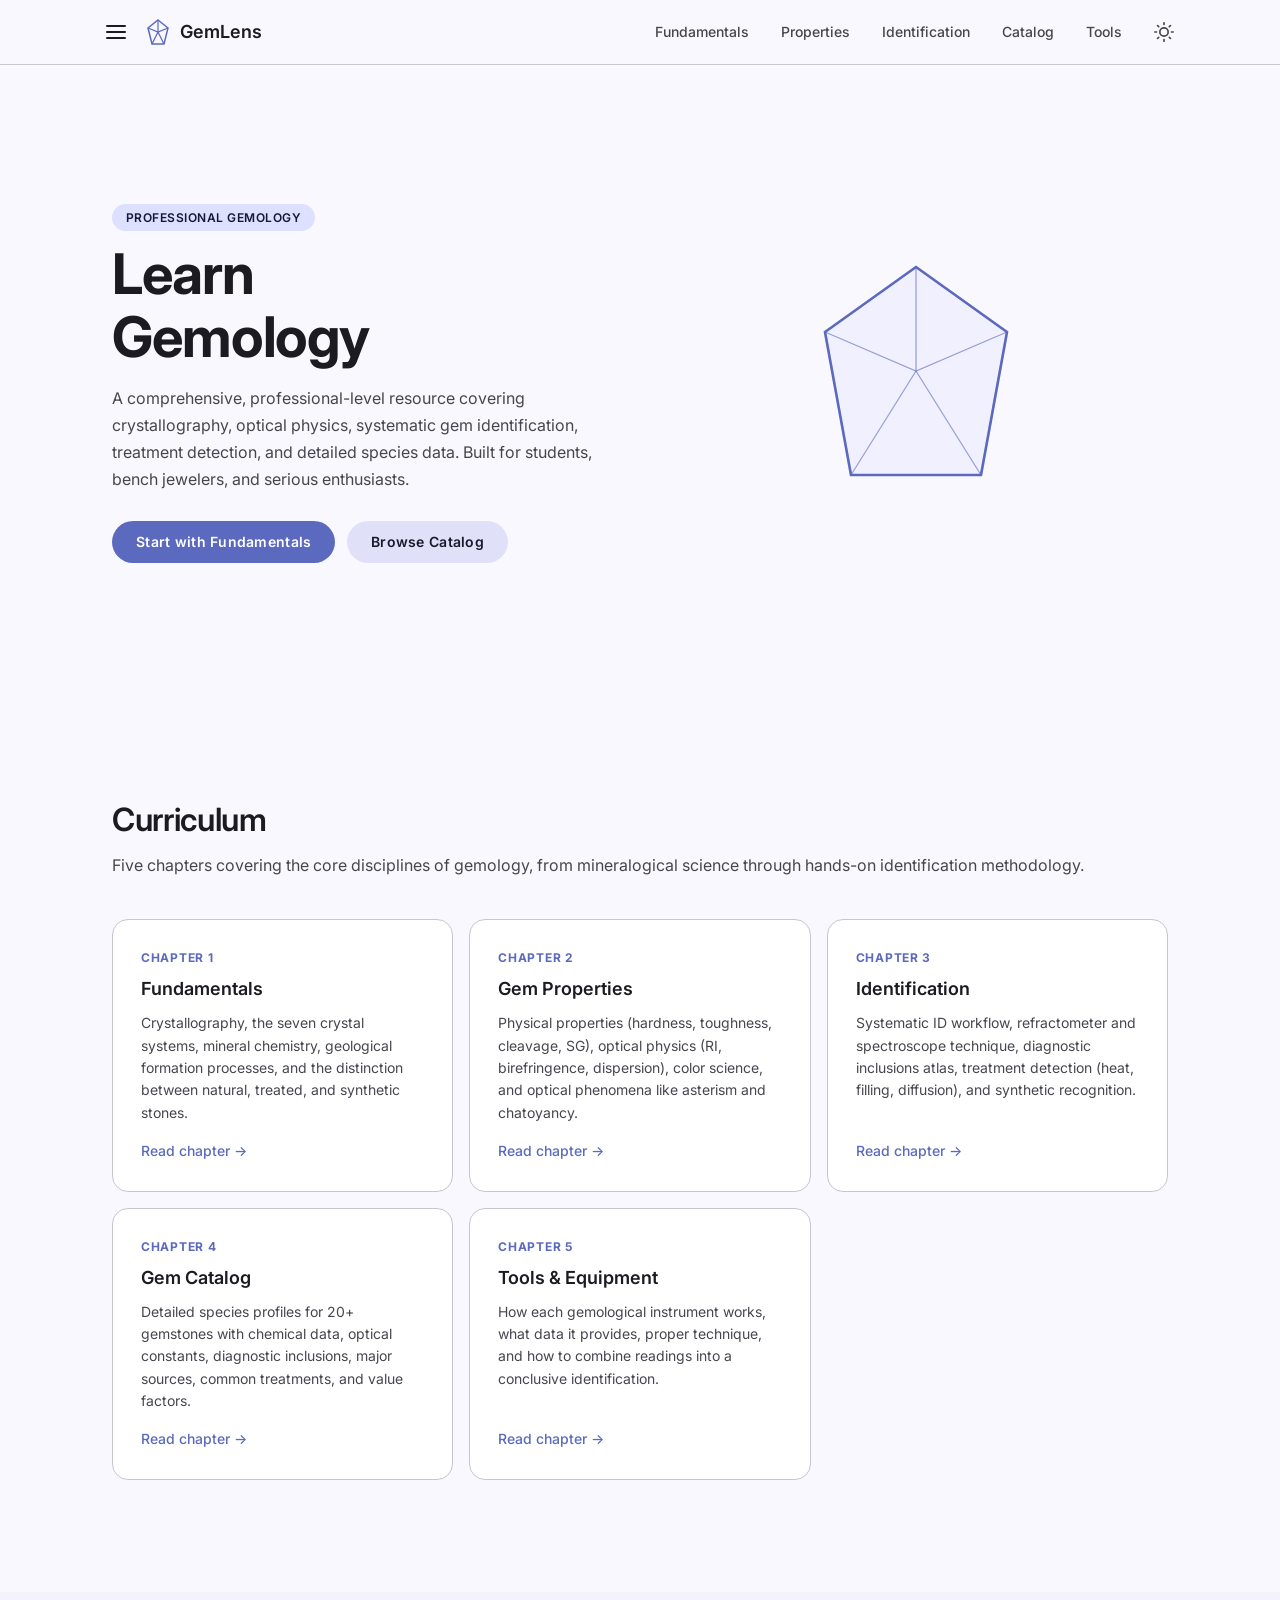
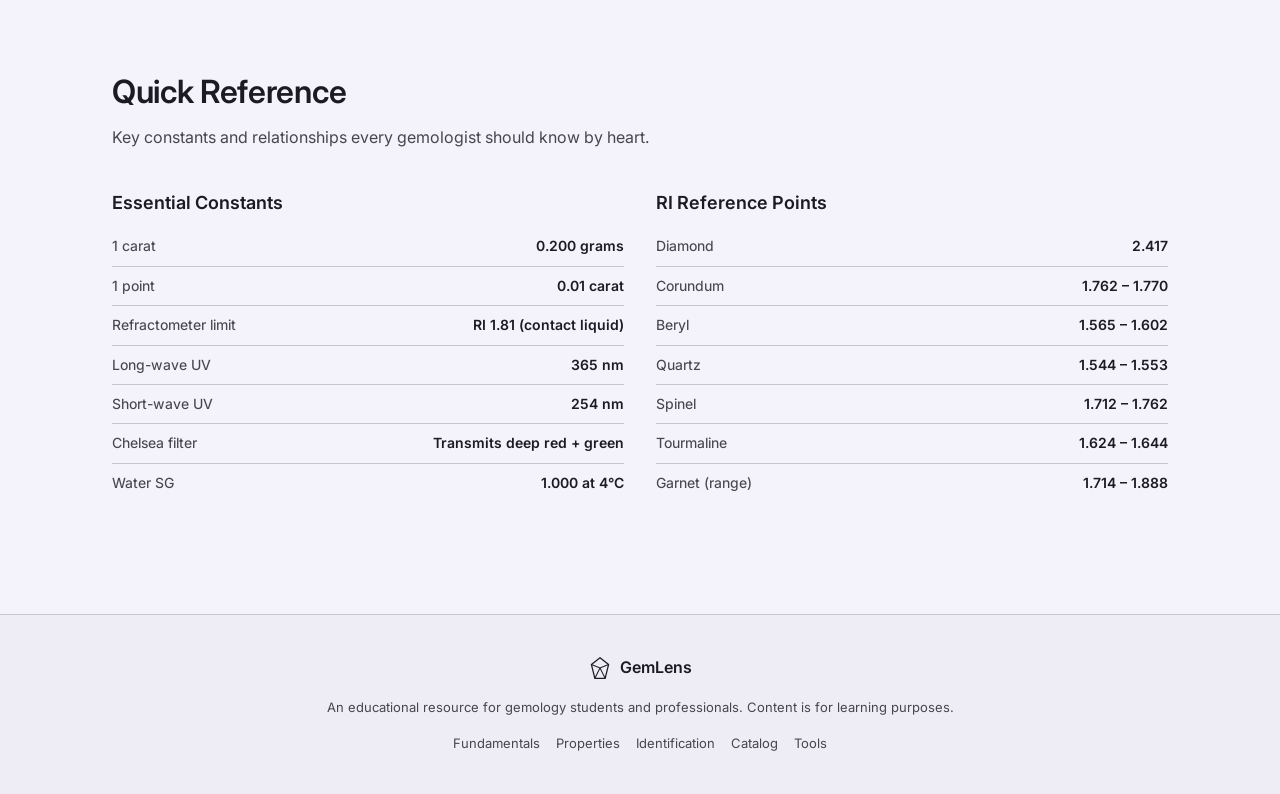
==== commit cba10efe: "Add fundamentals and properties pages with multi-page navigation - Create fundamentals.html with cry" ====
--- a/index.html
+++ b/index.html
@@ -4,7 +4,7 @@
   <meta charset="UTF-8">
   <meta name="viewport" content="width=device-width, initial-scale=1.0">
   <title>GemLens — Learn Gemology &amp; Gem Identification</title>
-  <meta name="description" content="A concise, interactive guide to gemology fundamentals, gem identification techniques, and a curated catalog of precious and semi-precious gemstones.">
+  <meta name="description" content="A comprehensive, professional-level guide to gemology fundamentals, gem properties, identification techniques, and a curated catalog of gemstones.">
   <link rel="preconnect" href="https://fonts.googleapis.com">
   <link rel="preconnect" href="https://fonts.gstatic.com" crossorigin>
   <link href="https://fonts.googleapis.com/css2?family=Inter:wght@400;500;600;700&display=swap" rel="stylesheet">
@@ -19,7 +19,7 @@
       <button class="nav-toggle" id="navToggle" aria-label="Open navigation">
         <svg width="24" height="24" viewBox="0 0 24 24" fill="none" stroke="currentColor" stroke-width="2" stroke-linecap="round"><line x1="3" y1="6" x2="21" y2="6"/><line x1="3" y1="12" x2="21" y2="12"/><line x1="3" y1="18" x2="21" y2="18"/></svg>
       </button>
-      <a href="#hero" class="top-bar__brand">
+      <a href="index.html" class="top-bar__brand">
         <svg class="top-bar__icon" width="28" height="28" viewBox="0 0 28 28" fill="none">
           <polygon points="14,2 24,10 20,26 8,26 4,10" stroke="currentColor" stroke-width="1.5" fill="none"/>
           <polyline points="4,10 14,14 24,10" stroke="currentColor" stroke-width="1.2" fill="none"/>
@@ -30,19 +30,15 @@
         <span>GemLens</span>
       </a>
       <nav class="top-bar__nav" id="mainNav">
-        <a href="#fundamentals" class="nav-link">Fundamentals</a>
-        <a href="#properties" class="nav-link">Properties</a>
-        <a href="#identification" class="nav-link">Identification</a>
-        <a href="#catalog" class="nav-link">Catalog</a>
-        <a href="#tools" class="nav-link">Tools</a>
+        <a href="fundamentals.html" class="nav-link">Fundamentals</a>
+        <a href="properties.html" class="nav-link">Properties</a>
+        <a href="identification.html" class="nav-link">Identification</a>
+        <a href="catalog.html" class="nav-link">Catalog</a>
+        <a href="tools.html" class="nav-link">Tools</a>
       </nav>
       <button class="theme-toggle" id="themeToggle" aria-label="Toggle dark mode">
-        <svg class="icon-sun" width="20" height="20" viewBox="0 0 24 24" fill="none" stroke="currentColor" stroke-width="2" stroke-linecap="round">
-          <circle cx="12" cy="12" r="5"/><line x1="12" y1="1" x2="12" y2="3"/><line x1="12" y1="21" x2="12" y2="23"/><line x1="4.22" y1="4.22" x2="5.64" y2="5.64"/><line x1="18.36" y1="18.36" x2="19.78" y2="19.78"/><line x1="1" y1="12" x2="3" y2="12"/><line x1="21" y1="12" x2="23" y2="12"/><line x1="4.22" y1="19.78" x2="5.64" y2="18.36"/><line x1="18.36" y1="5.64" x2="19.78" y2="4.22"/>
-        </svg>
-        <svg class="icon-moon" width="20" height="20" viewBox="0 0 24 24" fill="none" stroke="currentColor" stroke-width="2" stroke-linecap="round">
-          <path d="M21 12.79A9 9 0 1111.21 3 7 7 0 0021 12.79z"/>
-        </svg>
+        <svg class="icon-sun" width="20" height="20" viewBox="0 0 24 24" fill="none" stroke="currentColor" stroke-width="2" stroke-linecap="round"><circle cx="12" cy="12" r="5"/><line x1="12" y1="1" x2="12" y2="3"/><line x1="12" y1="21" x2="12" y2="23"/><line x1="4.22" y1="4.22" x2="5.64" y2="5.64"/><line x1="18.36" y1="18.36" x2="19.78" y2="19.78"/><line x1="1" y1="12" x2="3" y2="12"/><line x1="21" y1="12" x2="23" y2="12"/><line x1="4.22" y1="19.78" x2="5.64" y2="18.36"/><line x1="18.36" y1="5.64" x2="19.78" y2="4.22"/></svg>
+        <svg class="icon-moon" width="20" height="20" viewBox="0 0 24 24" fill="none" stroke="currentColor" stroke-width="2" stroke-linecap="round"><path d="M21 12.79A9 9 0 1111.21 3 7 7 0 0021 12.79z"/></svg>
       </button>
     </div>
   </header>
@@ -57,27 +53,26 @@
       </button>
     </div>
     <nav class="drawer__nav">
-      <a href="#hero" class="drawer__link">Home</a>
-      <a href="#fundamentals" class="drawer__link">Fundamentals</a>
-      <a href="#properties" class="drawer__link">Properties</a>
-      <a href="#identification" class="drawer__link">Identification</a>
-      <a href="#catalog" class="drawer__link">Catalog</a>
-      <a href="#tools" class="drawer__link">Tools</a>
+      <a href="index.html" class="drawer__link">Home</a>
+      <a href="fundamentals.html" class="drawer__link">Fundamentals</a>
+      <a href="properties.html" class="drawer__link">Properties</a>
+      <a href="identification.html" class="drawer__link">Identification</a>
+      <a href="catalog.html" class="drawer__link">Catalog</a>
+      <a href="tools.html" class="drawer__link">Tools</a>
     </nav>
   </aside>
 
   <main>
-
     <!-- Hero -->
     <section class="hero" id="hero">
       <div class="container">
         <div class="hero__content reveal">
-          <span class="chip">Science of Gems</span>
+          <span class="chip">Professional Gemology</span>
           <h1 class="display-large">Learn<br>Gemology</h1>
-          <p class="body-large">A precise, concise guide to understanding gemstones — their properties, identification, and what makes each one unique.</p>
+          <p class="body-large">A comprehensive, professional-level resource covering crystallography, optical physics, systematic gem identification, treatment detection, and detailed species data. Built for students, bench jewelers, and serious enthusiasts.</p>
           <div class="hero__actions">
-            <a href="#fundamentals" class="btn btn--filled">Start Learning</a>
-            <a href="#catalog" class="btn btn--tonal">Browse Gems</a>
+            <a href="fundamentals.html" class="btn btn--filled">Start with Fundamentals</a>
+            <a href="catalog.html" class="btn btn--tonal">Browse Catalog</a>
           </div>
         </div>
         <div class="hero__visual reveal reveal--delay-1">
@@ -93,568 +88,110 @@
       </div>
     </section>
 
-    <!-- Fundamentals -->
-    <section class="section" id="fundamentals">
+    <!-- Chapters Overview -->
+    <section class="section">
       <div class="container">
         <div class="section__header reveal">
-          <span class="chip">Chapter 1</span>
-          <h2 class="headline-large">Fundamentals of Gemology</h2>
-          <p class="body-large">Gemology is the scientific study of gemstones — natural, treated, and synthetic. It covers their chemical composition, crystal structure, and optical behavior.</p>
+          <h2 class="headline-large">Curriculum</h2>
+          <p class="body-large">Five chapters covering the core disciplines of gemology, from mineralogical science through hands-on identification methodology.</p>
         </div>
 
         <div class="card-grid">
-          <article class="card reveal">
-            <div class="card__icon" style="--icon-bg: var(--md-tertiary-container); --icon-fg: var(--md-on-tertiary-container);">
-              <svg width="24" height="24" viewBox="0 0 24 24" fill="none" stroke="currentColor" stroke-width="2"><polygon points="12,2 22,8.5 22,15.5 12,22 2,15.5 2,8.5"/></svg>
-            </div>
-            <h3 class="title-medium">What Is a Gemstone?</h3>
-            <p class="body-medium">A mineral, rock, or organic material cut and polished for use in jewelry or collection. Defined by <strong>beauty</strong>, <strong>durability</strong>, and <strong>rarity</strong>.</p>
-          </article>
+          <a href="fundamentals.html" class="link-card reveal">
+            <span class="link-card__number">Chapter 1</span>
+            <h3 class="link-card__title">Fundamentals</h3>
+            <p class="link-card__desc">Crystallography, the seven crystal systems, mineral chemistry, geological formation processes, and the distinction between natural, treated, and synthetic stones.</p>
+            <span class="link-card__arrow">Read chapter &rarr;</span>
+          </a>
 
-          <article class="card reveal reveal--delay-1">
-            <div class="card__icon" style="--icon-bg: var(--md-secondary-container); --icon-fg: var(--md-on-secondary-container);">
-              <svg width="24" height="24" viewBox="0 0 24 24" fill="none" stroke="currentColor" stroke-width="2"><circle cx="12" cy="12" r="10"/><path d="M12 6v6l4 2"/></svg>
-            </div>
-            <h3 class="title-medium">Formation</h3>
-            <p class="body-medium">Most gems form deep in Earth's crust or mantle under high heat and pressure over millions of years. Some, like amber and pearl, are organic.</p>
-          </article>
+          <a href="properties.html" class="link-card reveal reveal--delay-1">
+            <span class="link-card__number">Chapter 2</span>
+            <h3 class="link-card__title">Gem Properties</h3>
+            <p class="link-card__desc">Physical properties (hardness, toughness, cleavage, SG), optical physics (RI, birefringence, dispersion), color science, and optical phenomena like asterism and chatoyancy.</p>
+            <span class="link-card__arrow">Read chapter &rarr;</span>
+          </a>
 
-          <article class="card reveal reveal--delay-2">
-            <div class="card__icon" style="--icon-bg: var(--md-primary-container); --icon-fg: var(--md-on-primary-container);">
-              <svg width="24" height="24" viewBox="0 0 24 24" fill="none" stroke="currentColor" stroke-width="2"><rect x="3" y="3" width="7" height="7" rx="1"/><rect x="14" y="3" width="7" height="7" rx="1"/><rect x="3" y="14" width="7" height="7" rx="1"/><rect x="14" y="14" width="7" height="7" rx="1"/></svg>
-            </div>
-            <h3 class="title-medium">Crystal Systems</h3>
-            <p class="body-medium">Gems crystallize in 7 systems: cubic, hexagonal, trigonal, tetragonal, orthorhombic, monoclinic, and triclinic. This governs shape and optical properties.</p>
-          </article>
+          <a href="identification.html" class="link-card reveal reveal--delay-2">
+            <span class="link-card__number">Chapter 3</span>
+            <h3 class="link-card__title">Identification</h3>
+            <p class="link-card__desc">Systematic ID workflow, refractometer and spectroscope technique, diagnostic inclusions atlas, treatment detection (heat, filling, diffusion), and synthetic recognition.</p>
+            <span class="link-card__arrow">Read chapter &rarr;</span>
+          </a>
+
+          <a href="catalog.html" class="link-card reveal">
+            <span class="link-card__number">Chapter 4</span>
+            <h3 class="link-card__title">Gem Catalog</h3>
+            <p class="link-card__desc">Detailed species profiles for 20+ gemstones with chemical data, optical constants, diagnostic inclusions, major sources, common treatments, and value factors.</p>
+            <span class="link-card__arrow">Read chapter &rarr;</span>
+          </a>
+
+          <a href="tools.html" class="link-card reveal reveal--delay-1">
+            <span class="link-card__number">Chapter 5</span>
+            <h3 class="link-card__title">Tools &amp; Equipment</h3>
+            <p class="link-card__desc">How each gemological instrument works, what data it provides, proper technique, and how to combine readings into a conclusive identification.</p>
+            <span class="link-card__arrow">Read chapter &rarr;</span>
+          </a>
+        </div>
+      </div>
+    </section>
+
+    <!-- Quick Reference -->
+    <section class="section section--tonal">
+      <div class="container">
+        <div class="section__header reveal">
+          <h2 class="headline-large">Quick Reference</h2>
+          <p class="body-large">Key constants and relationships every gemologist should know by heart.</p>
         </div>
 
-        <!-- Mineral vs Organic vs Synthetic -->
-        <div class="info-row reveal">
-          <div class="info-block">
-            <h4 class="title-small">Mineral Gems</h4>
-            <p class="body-small">Inorganic, naturally occurring crystalline solids. Examples: diamond, ruby, emerald, sapphire.</p>
+        <div class="two-col">
+          <div class="reveal">
+            <h3 class="title-large" style="margin-bottom: 0.75rem;">Essential Constants</h3>
+            <ul class="spec-list">
+              <li><span class="spec-list__key">1 carat</span><span class="spec-list__val">0.200 grams</span></li>
+              <li><span class="spec-list__key">1 point</span><span class="spec-list__val">0.01 carat</span></li>
+              <li><span class="spec-list__key">Refractometer limit</span><span class="spec-list__val">RI 1.81 (contact liquid)</span></li>
+              <li><span class="spec-list__key">Long-wave UV</span><span class="spec-list__val">365 nm</span></li>
+              <li><span class="spec-list__key">Short-wave UV</span><span class="spec-list__val">254 nm</span></li>
+              <li><span class="spec-list__key">Chelsea filter</span><span class="spec-list__val">Transmits deep red + green</span></li>
+              <li><span class="spec-list__key">Water SG</span><span class="spec-list__val">1.000 at 4°C</span></li>
+            </ul>
           </div>
-          <div class="info-block">
-            <h4 class="title-small">Organic Gems</h4>
-            <p class="body-small">Produced by living organisms. Examples: pearl (mollusks), amber (tree resin), coral, jet.</p>
-          </div>
-          <div class="info-block">
-            <h4 class="title-small">Synthetic Gems</h4>
-            <p class="body-small">Lab-created with identical chemistry and structure to natural counterparts. Same properties, different origin.</p>
+          <div class="reveal reveal--delay-1">
+            <h3 class="title-large" style="margin-bottom: 0.75rem;">RI Reference Points</h3>
+            <ul class="spec-list">
+              <li><span class="spec-list__key">Diamond</span><span class="spec-list__val">2.417</span></li>
+              <li><span class="spec-list__key">Corundum</span><span class="spec-list__val">1.762 – 1.770</span></li>
+              <li><span class="spec-list__key">Beryl</span><span class="spec-list__val">1.565 – 1.602</span></li>
+              <li><span class="spec-list__key">Quartz</span><span class="spec-list__val">1.544 – 1.553</span></li>
+              <li><span class="spec-list__key">Spinel</span><span class="spec-list__val">1.712 – 1.762</span></li>
+              <li><span class="spec-list__key">Tourmaline</span><span class="spec-list__val">1.624 – 1.644</span></li>
+              <li><span class="spec-list__key">Garnet (range)</span><span class="spec-list__val">1.714 – 1.888</span></li>
+            </ul>
           </div>
         </div>
       </div>
     </section>
+  </main>
 
-    <!-- Properties -->
-    <section class="section section--tonal" id="properties">
-      <div class="container">
-        <div class="section__header reveal">
-          <span class="chip">Chapter 2</span>
-          <h2 class="headline-large">Gem Properties</h2>
-          <p class="body-large">The measurable physical and optical characteristics used to evaluate and identify gemstones.</p>
+  <!-- Footer -->
+  <footer class="footer">
+    <div class="container">
+      <div class="footer__inner">
+        <div class="footer__brand">
+          <svg width="24" height="24" viewBox="0 0 28 28" fill="none"><polygon points="14,2 24,10 20,26 8,26 4,10" stroke="currentColor" stroke-width="1.5" fill="none"/><polyline points="4,10 14,14 24,10" stroke="currentColor" stroke-width="1.2" fill="none"/><line x1="14" y1="14" x2="8" y2="26" stroke="currentColor" stroke-width="1.2"/><line x1="14" y1="14" x2="20" y2="26" stroke="currentColor" stroke-width="1.2"/></svg>
+          <span>GemLens</span>
         </div>
-
-        <!-- The 4 Cs -->
-        <h3 class="headline-small reveal">The 4 Cs of Gem Grading</h3>
-        <div class="four-cs-grid">
-          <div class="four-c-card reveal">
-            <div class="four-c-card__letter">C</div>
-            <h4 class="title-medium">Color</h4>
-            <p class="body-small">Evaluated by <strong>hue</strong> (spectral color), <strong>tone</strong> (lightness/darkness), and <strong>saturation</strong> (intensity). The most important factor for colored stones.</p>
-          </div>
-          <div class="four-c-card reveal reveal--delay-1">
-            <div class="four-c-card__letter">C</div>
-            <h4 class="title-medium">Clarity</h4>
-            <p class="body-small">Presence or absence of inclusions (internal) and blemishes (surface). Graded from Flawless to Included. Some inclusions actually increase value (e.g., star sapphire).</p>
-          </div>
-          <div class="four-c-card reveal reveal--delay-2">
-            <div class="four-c-card__letter">C</div>
-            <h4 class="title-medium">Cut</h4>
-            <p class="body-small">The quality of faceting — proportions, symmetry, and polish. Determines how light interacts with the stone. Not to be confused with shape.</p>
-          </div>
-          <div class="four-c-card reveal reveal--delay-3">
-            <div class="four-c-card__letter">C</div>
-            <h4 class="title-medium">Carat Weight</h4>
-            <p class="body-small">1 carat = 0.2 grams. Price per carat increases non-linearly — a 2ct stone costs more than 2× a 1ct stone of equal quality.</p>
-          </div>
-        </div>
-
-        <!-- Mohs Scale -->
-        <h3 class="headline-small reveal">Mohs Hardness Scale</h3>
-        <p class="body-medium reveal">Ranks minerals 1–10 by scratch resistance. Each mineral can scratch those below it. The scale is relative, not linear — diamond (10) is ~4× harder than corundum (9).</p>
-        <div class="mohs-scale reveal">
-          <div class="mohs-item" style="--mohs-hue: 30;">
-            <span class="mohs-num">1</span>
-            <span class="mohs-name">Talc</span>
-          </div>
-          <div class="mohs-item" style="--mohs-hue: 45;">
-            <span class="mohs-num">2</span>
-            <span class="mohs-name">Gypsum</span>
-          </div>
-          <div class="mohs-item" style="--mohs-hue: 60;">
-            <span class="mohs-num">3</span>
-            <span class="mohs-name">Calcite</span>
-          </div>
-          <div class="mohs-item" style="--mohs-hue: 120;">
-            <span class="mohs-num">4</span>
-            <span class="mohs-name">Fluorite</span>
-          </div>
-          <div class="mohs-item" style="--mohs-hue: 170;">
-            <span class="mohs-num">5</span>
-            <span class="mohs-name">Apatite</span>
-          </div>
-          <div class="mohs-item" style="--mohs-hue: 200;">
-            <span class="mohs-num">6</span>
-            <span class="mohs-name">Feldspar</span>
-          </div>
-          <div class="mohs-item" style="--mohs-hue: 240;">
-            <span class="mohs-num">7</span>
-            <span class="mohs-name">Quartz</span>
-          </div>
-          <div class="mohs-item" style="--mohs-hue: 280;">
-            <span class="mohs-num">8</span>
-            <span class="mohs-name">Topaz</span>
-          </div>
-          <div class="mohs-item" style="--mohs-hue: 320;">
-            <span class="mohs-num">9</span>
-            <span class="mohs-name">Corundum</span>
-          </div>
-          <div class="mohs-item" style="--mohs-hue: 350;">
-            <span class="mohs-num">10</span>
-            <span class="mohs-name">Diamond</span>
-          </div>
-        </div>
-
-        <!-- Optical Properties -->
-        <h3 class="headline-small reveal">Optical Properties</h3>
-        <div class="card-grid">
-          <article class="card reveal">
-            <h4 class="title-medium">Refractive Index (RI)</h4>
-            <p class="body-small">How much light bends entering the stone. Measured with a refractometer. Diamond: 2.42, Quartz: 1.54. Key diagnostic tool.</p>
-          </article>
-          <article class="card reveal reveal--delay-1">
-            <h4 class="title-medium">Dispersion</h4>
-            <p class="body-small">Splitting white light into spectral colors — the "fire" in a gemstone. Diamond's dispersion (0.044) creates its famous rainbow flashes.</p>
-          </article>
-          <article class="card reveal reveal--delay-2">
-            <h4 class="title-medium">Pleochroism</h4>
-            <p class="body-small">Showing different colors when viewed from different crystal directions. Tanzanite displays blue, violet, and burgundy depending on axis.</p>
-          </article>
-          <article class="card reveal">
-            <h4 class="title-medium">Luster</h4>
-            <p class="body-small">Quality of light reflected from the surface. Types: adamantine (diamond), vitreous (quartz), waxy, pearly, silky, metallic.</p>
-          </article>
-          <article class="card reveal reveal--delay-1">
-            <h4 class="title-medium">Fluorescence</h4>
-            <p class="body-small">Emission of visible light under UV radiation. ~25–35% of diamonds fluoresce blue under long-wave UV. Useful for identification.</p>
-          </article>
-          <article class="card reveal reveal--delay-2">
-            <h4 class="title-medium">Specific Gravity</h4>
-            <p class="body-small">Density relative to water. Measured by hydrostatic weighing. Helps distinguish look-alikes — glass (SG ~2.5) vs. sapphire (SG 4.0).</p>
-          </article>
+        <p class="body-small">An educational resource for gemology students and professionals. Content is for learning purposes.</p>
+        <div class="footer__links">
+          <a href="fundamentals.html">Fundamentals</a>
+          <a href="properties.html">Properties</a>
+          <a href="identification.html">Identification</a>
+          <a href="catalog.html">Catalog</a>
+          <a href="tools.html">Tools</a>
         </div>
       </div>
-    </section>
-
-    <!-- Identification -->
-    <section class="section" id="identification">
-      <div class="container">
-        <div class="section__header reveal">
-          <span class="chip">Chapter 3</span>
-          <h2 class="headline-large">Gem Identification</h2>
-          <p class="body-large">A systematic process of observation and measurement to determine a gemstone's identity and detect treatments or synthetics.</p>
-        </div>
-
-        <div class="steps">
-          <div class="step reveal">
-            <div class="step__number">1</div>
-            <div class="step__content">
-              <h4 class="title-medium">Visual Inspection</h4>
-              <p class="body-small">Observe color, transparency, luster, and any visible inclusions with the naked eye. Note the cut style and overall appearance. First impressions narrow the possibilities.</p>
-            </div>
-          </div>
-          <div class="step reveal">
-            <div class="step__number">2</div>
-            <div class="step__content">
-              <h4 class="title-medium">10× Loupe Examination</h4>
-              <p class="body-small">Inspect under magnification for inclusions, growth patterns, surface blemishes, and doubling of back facets (birefringence). Inclusions are often diagnostic — silk in sapphire, horsetails in demantoid garnet.</p>
-            </div>
-          </div>
-          <div class="step reveal">
-            <div class="step__number">3</div>
-            <div class="step__content">
-              <h4 class="title-medium">Refractive Index Test</h4>
-              <p class="body-small">Place the stone on a refractometer with contact liquid. Read the RI value(s). Single reading = isotropic (cubic system). Double reading = anisotropic. Compare against known RI tables.</p>
-            </div>
-          </div>
-          <div class="step reveal">
-            <div class="step__number">4</div>
-            <div class="step__content">
-              <h4 class="title-medium">Specific Gravity Test</h4>
-              <p class="body-small">Weigh in air, then immersed in water. SG = weight in air ÷ (weight in air − weight in water). Separates gems with similar appearance but different density.</p>
-            </div>
-          </div>
-          <div class="step reveal">
-            <div class="step__number">5</div>
-            <div class="step__content">
-              <h4 class="title-medium">Spectroscope Analysis</h4>
-              <p class="body-small">View the absorption spectrum. Each gem absorbs specific wavelengths — chromium lines in emerald (683nm, 680nm), iron bands in peridot. Distinguishes natural from synthetic.</p>
-            </div>
-          </div>
-          <div class="step reveal">
-            <div class="step__number">6</div>
-            <div class="step__content">
-              <h4 class="title-medium">Advanced Testing</h4>
-              <p class="body-small">UV fluorescence, polariscope (optic character), dichroscope (pleochroism), Chelsea filter, and microscopy. For conclusive results on difficult stones or treatment detection.</p>
-            </div>
-          </div>
-        </div>
-
-        <!-- Common Confusions -->
-        <h3 class="headline-small reveal">Common Look-Alikes</h3>
-        <div class="table-wrap reveal">
-          <table class="data-table">
-            <thead>
-              <tr>
-                <th>Stone A</th>
-                <th>Stone B</th>
-                <th>Key Differentiator</th>
-              </tr>
-            </thead>
-            <tbody>
-              <tr><td>Diamond</td><td>Moissanite</td><td>Moissanite is doubly refractive (RI 2.65); diamond is singly refractive (RI 2.42)</td></tr>
-              <tr><td>Ruby</td><td>Red Spinel</td><td>Ruby is doubly refractive and shows dichroism; spinel is singly refractive</td></tr>
-              <tr><td>Emerald</td><td>Tsavorite Garnet</td><td>Emerald: RI 1.57–1.58, often included. Tsavorite: RI 1.74, typically cleaner</td></tr>
-              <tr><td>Blue Sapphire</td><td>Tanzanite</td><td>Sapphire: RI 1.76–1.77, hardness 9. Tanzanite: RI 1.69, hardness 6.5</td></tr>
-              <tr><td>Aquamarine</td><td>Blue Topaz</td><td>Aquamarine: RI 1.57–1.58, SG 2.72. Topaz: RI 1.62–1.63, SG 3.53</td></tr>
-              <tr><td>Citrine</td><td>Yellow Sapphire</td><td>Citrine: hardness 7, RI 1.54. Yellow sapphire: hardness 9, RI 1.76</td></tr>
-            </tbody>
-          </table>
-        </div>
-      </div>
-    </section>
-
-    <!-- Gem Catalog -->
-    <section class="section section--tonal" id="catalog">
-      <div class="container">
-        <div class="section__header reveal">
-          <span class="chip">Chapter 4</span>
-          <h2 class="headline-large">Gem Catalog</h2>
-          <p class="body-large">Key data for major gemstones — composition, hardness, RI, and notable characteristics.</p>
-        </div>
-
-        <!-- Filter chips -->
-        <div class="filter-chips reveal" id="filterChips">
-          <button class="filter-chip filter-chip--active" data-filter="all">All</button>
-          <button class="filter-chip" data-filter="precious">Precious</button>
-          <button class="filter-chip" data-filter="semi-precious">Semi-Precious</button>
-          <button class="filter-chip" data-filter="organic">Organic</button>
-        </div>
-
-        <div class="catalog-grid" id="catalogGrid">
-
-          <article class="gem-card reveal" data-category="precious">
-            <div class="gem-card__color" style="--gem-hue: 0; --gem-sat: 75%; --gem-light: 45%;"></div>
-            <div class="gem-card__body">
-              <h4 class="title-medium">Diamond</h4>
-              <dl class="gem-specs">
-                <div><dt>Composition</dt><dd>Carbon (C)</dd></div>
-                <div><dt>Hardness</dt><dd>10</dd></div>
-                <div><dt>RI</dt><dd>2.417</dd></div>
-                <div><dt>SG</dt><dd>3.52</dd></div>
-                <div><dt>Crystal</dt><dd>Cubic</dd></div>
-              </dl>
-              <p class="body-small">Hardest natural material. Exceptional brilliance and dispersion. Valued by the 4 Cs. Can occur in virtually any color.</p>
-            </div>
-          </article>
-
-          <article class="gem-card reveal" data-category="precious">
-            <div class="gem-card__color" style="--gem-hue: 348; --gem-sat: 80%; --gem-light: 40%;"></div>
-            <div class="gem-card__body">
-              <h4 class="title-medium">Ruby</h4>
-              <dl class="gem-specs">
-                <div><dt>Composition</dt><dd>Al₂O₃ (Cr)</dd></div>
-                <div><dt>Hardness</dt><dd>9</dd></div>
-                <div><dt>RI</dt><dd>1.762–1.770</dd></div>
-                <div><dt>SG</dt><dd>4.00</dd></div>
-                <div><dt>Crystal</dt><dd>Trigonal</dd></div>
-              </dl>
-              <p class="body-small">Red variety of corundum. Color from chromium. "Pigeon blood" red is most prized. Fluorescence under UV is common.</p>
-            </div>
-          </article>
-
-          <article class="gem-card reveal" data-category="precious">
-            <div class="gem-card__color" style="--gem-hue: 220; --gem-sat: 72%; --gem-light: 42%;"></div>
-            <div class="gem-card__body">
-              <h4 class="title-medium">Sapphire</h4>
-              <dl class="gem-specs">
-                <div><dt>Composition</dt><dd>Al₂O₃ (Fe, Ti)</dd></div>
-                <div><dt>Hardness</dt><dd>9</dd></div>
-                <div><dt>RI</dt><dd>1.762–1.770</dd></div>
-                <div><dt>SG</dt><dd>4.00</dd></div>
-                <div><dt>Crystal</dt><dd>Trigonal</dd></div>
-              </dl>
-              <p class="body-small">Corundum in any color except red. Blue from iron and titanium. "Fancy" sapphires include pink, yellow, orange (padparadscha), and green.</p>
-            </div>
-          </article>
-
-          <article class="gem-card reveal" data-category="precious">
-            <div class="gem-card__color" style="--gem-hue: 145; --gem-sat: 65%; --gem-light: 35%;"></div>
-            <div class="gem-card__body">
-              <h4 class="title-medium">Emerald</h4>
-              <dl class="gem-specs">
-                <div><dt>Composition</dt><dd>Be₃Al₂Si₆O₁₈ (Cr, V)</dd></div>
-                <div><dt>Hardness</dt><dd>7.5–8</dd></div>
-                <div><dt>RI</dt><dd>1.565–1.602</dd></div>
-                <div><dt>SG</dt><dd>2.72</dd></div>
-                <div><dt>Crystal</dt><dd>Hexagonal</dd></div>
-              </dl>
-              <p class="body-small">Green variety of beryl. Color from chromium and/or vanadium. Inclusions ("jardin") are expected and help prove natural origin.</p>
-            </div>
-          </article>
-
-          <article class="gem-card reveal" data-category="semi-precious">
-            <div class="gem-card__color" style="--gem-hue: 280; --gem-sat: 55%; --gem-light: 42%;"></div>
-            <div class="gem-card__body">
-              <h4 class="title-medium">Amethyst</h4>
-              <dl class="gem-specs">
-                <div><dt>Composition</dt><dd>SiO₂ (Fe)</dd></div>
-                <div><dt>Hardness</dt><dd>7</dd></div>
-                <div><dt>RI</dt><dd>1.544–1.553</dd></div>
-                <div><dt>SG</dt><dd>2.66</dd></div>
-                <div><dt>Crystal</dt><dd>Trigonal</dd></div>
-              </dl>
-              <p class="body-small">Purple variety of quartz. Color from iron and irradiation. Color zoning is common. Heat treatment turns it to citrine.</p>
-            </div>
-          </article>
-
-          <article class="gem-card reveal" data-category="semi-precious">
-            <div class="gem-card__color" style="--gem-hue: 180; --gem-sat: 50%; --gem-light: 55%;"></div>
-            <div class="gem-card__body">
-              <h4 class="title-medium">Aquamarine</h4>
-              <dl class="gem-specs">
-                <div><dt>Composition</dt><dd>Be₃Al₂Si₆O₁₈ (Fe)</dd></div>
-                <div><dt>Hardness</dt><dd>7.5–8</dd></div>
-                <div><dt>RI</dt><dd>1.567–1.590</dd></div>
-                <div><dt>SG</dt><dd>2.72</dd></div>
-                <div><dt>Crystal</dt><dd>Hexagonal</dd></div>
-              </dl>
-              <p class="body-small">Blue to blue-green beryl. Color from iron. Typically eye-clean. Often heat treated to remove green tint for pure blue.</p>
-            </div>
-          </article>
-
-          <article class="gem-card reveal" data-category="semi-precious">
-            <div class="gem-card__color" style="--gem-hue: 130; --gem-sat: 60%; --gem-light: 50%;"></div>
-            <div class="gem-card__body">
-              <h4 class="title-medium">Peridot</h4>
-              <dl class="gem-specs">
-                <div><dt>Composition</dt><dd>(Mg,Fe)₂SiO₄</dd></div>
-                <div><dt>Hardness</dt><dd>6.5–7</dd></div>
-                <div><dt>RI</dt><dd>1.654–1.690</dd></div>
-                <div><dt>SG</dt><dd>3.34</dd></div>
-                <div><dt>Crystal</dt><dd>Orthorhombic</dd></div>
-              </dl>
-              <p class="body-small">Gem-quality olivine. Always green — one of few idiochromatic gems. Strong birefringence causes visible doubling of back facets.</p>
-            </div>
-          </article>
-
-          <article class="gem-card reveal" data-category="semi-precious">
-            <div class="gem-card__color" style="--gem-hue: 5; --gem-sat: 70%; --gem-light: 40%;"></div>
-            <div class="gem-card__body">
-              <h4 class="title-medium">Garnet</h4>
-              <dl class="gem-specs">
-                <div><dt>Composition</dt><dd>X₃Y₂(SiO₄)₃</dd></div>
-                <div><dt>Hardness</dt><dd>6.5–7.5</dd></div>
-                <div><dt>RI</dt><dd>1.714–1.888</dd></div>
-                <div><dt>SG</dt><dd>3.5–4.3</dd></div>
-                <div><dt>Crystal</dt><dd>Cubic</dd></div>
-              </dl>
-              <p class="body-small">A mineral group, not a single species. Includes almandine, pyrope, spessartine, grossular (tsavorite), and andradite (demantoid). Singly refractive.</p>
-            </div>
-          </article>
-
-          <article class="gem-card reveal" data-category="semi-precious">
-            <div class="gem-card__color" style="--gem-hue: 195; --gem-sat: 65%; --gem-light: 48%;"></div>
-            <div class="gem-card__body">
-              <h4 class="title-medium">Topaz</h4>
-              <dl class="gem-specs">
-                <div><dt>Composition</dt><dd>Al₂SiO₄(F,OH)₂</dd></div>
-                <div><dt>Hardness</dt><dd>8</dd></div>
-                <div><dt>RI</dt><dd>1.619–1.627</dd></div>
-                <div><dt>SG</dt><dd>3.53</dd></div>
-                <div><dt>Crystal</dt><dd>Orthorhombic</dd></div>
-              </dl>
-              <p class="body-small">Naturally colorless, yellow, or pink. Blue topaz is almost always irradiated and heat-treated. Imperial topaz (orange-pink) is most valuable.</p>
-            </div>
-          </article>
-
-          <article class="gem-card reveal" data-category="semi-precious">
-            <div class="gem-card__color" style="--gem-hue: 260; --gem-sat: 50%; --gem-light: 45%;"></div>
-            <div class="gem-card__body">
-              <h4 class="title-medium">Tanzanite</h4>
-              <dl class="gem-specs">
-                <div><dt>Composition</dt><dd>Ca₂Al₃(SiO₄)₃(OH)</dd></div>
-                <div><dt>Hardness</dt><dd>6–7</dd></div>
-                <div><dt>RI</dt><dd>1.691–1.700</dd></div>
-                <div><dt>SG</dt><dd>3.35</dd></div>
-                <div><dt>Crystal</dt><dd>Orthorhombic</dd></div>
-              </dl>
-              <p class="body-small">Blue-violet zoisite found only in Tanzania. Strongly trichroic (blue/violet/burgundy). Almost always heat treated to enhance blue.</p>
-            </div>
-          </article>
-
-          <article class="gem-card reveal" data-category="semi-precious">
-            <div class="gem-card__color" style="--gem-hue: 50; --gem-sat: 70%; --gem-light: 50%;"></div>
-            <div class="gem-card__body">
-              <h4 class="title-medium">Spinel</h4>
-              <dl class="gem-specs">
-                <div><dt>Composition</dt><dd>MgAl₂O₄</dd></div>
-                <div><dt>Hardness</dt><dd>8</dd></div>
-                <div><dt>RI</dt><dd>1.712–1.762</dd></div>
-                <div><dt>SG</dt><dd>3.60</dd></div>
-                <div><dt>Crystal</dt><dd>Cubic</dd></div>
-              </dl>
-              <p class="body-small">Historically confused with ruby and sapphire. The "Black Prince's Ruby" is actually spinel. Singly refractive, no dichroism. Now valued in its own right.</p>
-            </div>
-          </article>
-
-          <article class="gem-card reveal" data-category="semi-precious">
-            <div class="gem-card__color" style="--gem-hue: 165; --gem-sat: 55%; --gem-light: 50%;"></div>
-            <div class="gem-card__body">
-              <h4 class="title-medium">Tourmaline</h4>
-              <dl class="gem-specs">
-                <div><dt>Composition</dt><dd>Complex borosilicate</dd></div>
-                <div><dt>Hardness</dt><dd>7–7.5</dd></div>
-                <div><dt>RI</dt><dd>1.624–1.644</dd></div>
-                <div><dt>SG</dt><dd>3.06</dd></div>
-                <div><dt>Crystal</dt><dd>Trigonal</dd></div>
-              </dl>
-              <p class="body-small">Widest color range of any gem species. Paraíba (neon blue-green, copper-bearing) is most valuable. Strong pleochroism. Can be multicolored in one crystal.</p>
-            </div>
-          </article>
-
-          <article class="gem-card reveal" data-category="organic">
-            <div class="gem-card__color" style="--gem-hue: 30; --gem-sat: 15%; --gem-light: 85%;"></div>
-            <div class="gem-card__body">
-              <h4 class="title-medium">Pearl</h4>
-              <dl class="gem-specs">
-                <div><dt>Composition</dt><dd>CaCO₃ (aragonite) + conchiolin</dd></div>
-                <div><dt>Hardness</dt><dd>2.5–4.5</dd></div>
-                <div><dt>RI</dt><dd>1.52–1.66</dd></div>
-                <div><dt>SG</dt><dd>2.61–2.85</dd></div>
-                <div><dt>Crystal</dt><dd>Orthorhombic (aragonite)</dd></div>
-              </dl>
-              <p class="body-small">Formed by mollusks depositing nacre around an irritant. Evaluated by luster, surface quality, shape, color, and size. Natural pearls are extremely rare today.</p>
-            </div>
-          </article>
-
-          <article class="gem-card reveal" data-category="organic">
-            <div class="gem-card__color" style="--gem-hue: 35; --gem-sat: 80%; --gem-light: 50%;"></div>
-            <div class="gem-card__body">
-              <h4 class="title-medium">Amber</h4>
-              <dl class="gem-specs">
-                <div><dt>Composition</dt><dd>Fossilized resin</dd></div>
-                <div><dt>Hardness</dt><dd>2–2.5</dd></div>
-                <div><dt>RI</dt><dd>1.539–1.545</dd></div>
-                <div><dt>SG</dt><dd>1.05–1.10</dd></div>
-                <div><dt>Crystal</dt><dd>Amorphous</dd></div>
-              </dl>
-              <p class="body-small">Fossilized tree resin, 30–90 million years old. Warm to touch, floats in salt water (key test vs. plastic imitations). May contain preserved insects.</p>
-            </div>
-          </article>
-
-        </div>
-      </div>
-    </section>
-
-    <!-- Tools & Techniques -->
-    <section class="section" id="tools">
-      <div class="container">
-        <div class="section__header reveal">
-          <span class="chip">Chapter 5</span>
-          <h2 class="headline-large">Tools &amp; Equipment</h2>
-          <p class="body-large">The essential instruments used in gemological examination and identification.</p>
-        </div>
-
-        <div class="tools-grid">
-          <article class="tool-card reveal">
-            <div class="tool-card__header">
-              <svg width="24" height="24" viewBox="0 0 24 24" fill="none" stroke="currentColor" stroke-width="2" stroke-linecap="round"><circle cx="11" cy="11" r="8"/><line x1="21" y1="21" x2="16.65" y2="16.65"/></svg>
-              <h4 class="title-medium">10× Loupe</h4>
-            </div>
-            <p class="body-small">Triplet lens for 10× magnification. Industry standard for grading clarity. Corrected for chromatic and spherical aberration. Essential first tool.</p>
-          </article>
-
-          <article class="tool-card reveal reveal--delay-1">
-            <div class="tool-card__header">
-              <svg width="24" height="24" viewBox="0 0 24 24" fill="none" stroke="currentColor" stroke-width="2" stroke-linecap="round"><path d="M6 3v18"/><path d="M18 3v18"/><path d="M6 12h12"/><path d="M6 7h12"/><path d="M6 17h12"/></svg>
-              <h4 class="title-medium">Refractometer</h4>
-            </div>
-            <p class="body-small">Measures refractive index using total internal reflection. Requires contact liquid (RI 1.81). Range: 1.30–1.81. Single most important identification instrument.</p>
-          </article>
-
-          <article class="tool-card reveal reveal--delay-2">
-            <div class="tool-card__header">
-              <svg width="24" height="24" viewBox="0 0 24 24" fill="none" stroke="currentColor" stroke-width="2" stroke-linecap="round"><rect x="2" y="7" width="20" height="10" rx="2"/><line x1="7" y1="7" x2="7" y2="17"/><line x1="17" y1="7" x2="17" y2="17"/></svg>
-              <h4 class="title-medium">Spectroscope</h4>
-            </div>
-            <p class="body-small">Displays absorption spectrum of light passing through a gem. Prism type offers better resolution; diffraction grating type is easier to read.</p>
-          </article>
-
-          <article class="tool-card reveal">
-            <div class="tool-card__header">
-              <svg width="24" height="24" viewBox="0 0 24 24" fill="none" stroke="currentColor" stroke-width="2" stroke-linecap="round"><circle cx="12" cy="12" r="10"/><line x1="12" y1="2" x2="12" y2="22"/><line x1="2" y1="12" x2="22" y2="12"/></svg>
-              <h4 class="title-medium">Polariscope</h4>
-            </div>
-            <p class="body-small">Two polarizing filters determine optic character: singly refractive (SR), doubly refractive (DR), or aggregate (AGG). Also detects strain in SR stones.</p>
-          </article>
-
-          <article class="tool-card reveal reveal--delay-1">
-            <div class="tool-card__header">
-              <svg width="24" height="24" viewBox="0 0 24 24" fill="none" stroke="currentColor" stroke-width="2" stroke-linecap="round"><path d="M12 3l-8 18h16L12 3z"/></svg>
-              <h4 class="title-medium">Dichroscope</h4>
-            </div>
-            <p class="body-small">Shows pleochroic colors side by side through a calcite rhomb. Quick test to separate SR from DR stones and confirm gem identity.</p>
-          </article>
-
-          <article class="tool-card reveal reveal--delay-2">
-            <div class="tool-card__header">
-              <svg width="24" height="24" viewBox="0 0 24 24" fill="none" stroke="currentColor" stroke-width="2" stroke-linecap="round"><path d="M12 2v4"/><path d="M12 18v4"/><path d="M4.93 4.93l2.83 2.83"/><path d="M16.24 16.24l2.83 2.83"/><path d="M2 12h4"/><path d="M18 12h4"/></svg>
-              <h4 class="title-medium">UV Lamp</h4>
-            </div>
-            <p class="body-small">Long-wave (365nm) and short-wave (254nm) UV. Tests fluorescence and phosphorescence. Helps separate natural, synthetic, and treated stones.</p>
-          </article>
-        </div>
-      </div>
-    </section>
-
-    <!-- Footer -->
-    <footer class="footer">
-      <div class="container">
-        <div class="footer__inner">
-          <div class="footer__brand">
-            <svg width="24" height="24" viewBox="0 0 28 28" fill="none">
-              <polygon points="14,2 24,10 20,26 8,26 4,10" stroke="currentColor" stroke-width="1.5" fill="none"/>
-              <polyline points="4,10 14,14 24,10" stroke="currentColor" stroke-width="1.2" fill="none"/>
-              <line x1="14" y1="14" x2="8" y2="26" stroke="currentColor" stroke-width="1.2"/>
-              <line x1="14" y1="14" x2="20" y2="26" stroke="currentColor" stroke-width="1.2"/>
-            </svg>
-            <span>GemLens</span>
-          </div>
-          <p class="body-small">An educational resource for gemology students and enthusiasts. Content is for learning purposes.</p>
-          <div class="footer__links">
-            <a href="#fundamentals">Fundamentals</a>
-            <a href="#properties">Properties</a>
-            <a href="#identification">Identification</a>
-            <a href="#catalog">Catalog</a>
-            <a href="#tools">Tools</a>
-          </div>
-        </div>
-      </div>
-    </footer>
-
-  </main>
+    </div>
+  </footer>
 
 </body>
 </html>
--- a/styles.css
+++ b/styles.css
@@ -1,15 +1,11 @@
 /* ============================================================
    GemLens — Design System
-   Material Design 3 inspired, no glassmorphism
-   Light & Dark themes via CSS custom properties
+   Material Design 3 inspired · Light & Dark themes
+   Multi-page gemology learning site
    ============================================================ */
 
 /* --- Reset & Base --- */
-*, *::before, *::after {
-  margin: 0;
-  padding: 0;
-  box-sizing: border-box;
-}
+*, *::before, *::after { margin: 0; padding: 0; box-sizing: border-box; }
 
 html {
   scroll-behavior: smooth;
@@ -31,24 +27,27 @@
 a { color: var(--md-primary); text-decoration: none; }
 button { cursor: pointer; border: none; background: none; font: inherit; color: inherit; }
 table { border-collapse: collapse; width: 100%; }
-
-/* --- Theme Tokens: Light --- */
+strong { font-weight: 600; color: var(--md-on-surface); }
+
+/* ============================================================
+   Theme Tokens
+   ============================================================ */
 [data-theme="light"] {
   --md-primary: #5b6abf;
   --md-on-primary: #ffffff;
   --md-primary-container: #dee0ff;
   --md-on-primary-container: #141937;
-
   --md-secondary: #5b5d72;
   --md-on-secondary: #ffffff;
   --md-secondary-container: #e0e1f9;
   --md-on-secondary-container: #181a2c;
-
   --md-tertiary: #77536d;
   --md-on-tertiary: #ffffff;
   --md-tertiary-container: #ffd7f1;
   --md-on-tertiary-container: #2d1228;
-
+  --md-error: #ba1a1a;
+  --md-error-container: #ffdad6;
+  --md-on-error-container: #410002;
   --md-surface: #faf8ff;
   --md-surface-dim: #dad8e0;
   --md-surface-container-lowest: #ffffff;
@@ -56,40 +55,47 @@
   --md-surface-container: #eeedf5;
   --md-surface-container-high: #e9e7ef;
   --md-surface-container-highest: #e3e1e9;
-
   --md-on-surface: #1b1b21;
   --md-on-surface-variant: #46464f;
   --md-outline: #777680;
   --md-outline-variant: #c7c5d0;
-
   --md-inverse-surface: #303036;
   --md-inverse-on-surface: #f2f0f7;
-
   --md-elevation-1: 0 1px 3px 1px rgba(0,0,0,0.08), 0 1px 2px rgba(0,0,0,0.04);
   --md-elevation-2: 0 2px 6px 2px rgba(0,0,0,0.08), 0 1px 2px rgba(0,0,0,0.04);
   --md-elevation-3: 0 4px 8px 3px rgba(0,0,0,0.08), 0 1px 3px rgba(0,0,0,0.06);
-
   --md-scrim: rgba(0, 0, 0, 0.32);
+  --callout-tip-bg: #e8f5e9;
+  --callout-tip-border: #4caf50;
+  --callout-tip-fg: #1b5e20;
+  --callout-note-bg: #e3f2fd;
+  --callout-note-border: #2196f3;
+  --callout-note-fg: #0d47a1;
+  --callout-warn-bg: #fff3e0;
+  --callout-warn-border: #ff9800;
+  --callout-warn-fg: #e65100;
+  --callout-key-bg: #f3e5f5;
+  --callout-key-border: #9c27b0;
+  --callout-key-fg: #4a148c;
   color-scheme: light;
 }
 
-/* --- Theme Tokens: Dark --- */
 [data-theme="dark"] {
   --md-primary: #bac3ff;
   --md-on-primary: #242d6b;
   --md-primary-container: #3c4598;
   --md-on-primary-container: #dee0ff;
-
   --md-secondary: #c4c5dd;
   --md-on-secondary: #2d2f42;
   --md-secondary-container: #434559;
   --md-on-secondary-container: #e0e1f9;
-
   --md-tertiary: #e5bad8;
   --md-on-tertiary: #44263e;
   --md-tertiary-container: #5d3c55;
   --md-on-tertiary-container: #ffd7f1;
-
+  --md-error: #ffb4ab;
+  --md-error-container: #93000a;
+  --md-on-error-container: #ffdad6;
   --md-surface: #131318;
   --md-surface-dim: #131318;
   --md-surface-container-lowest: #0e0e13;
@@ -97,899 +103,536 @@
   --md-surface-container: #1f1f25;
   --md-surface-container-high: #2a2930;
   --md-surface-container-highest: #34343b;
-
   --md-on-surface: #e4e1e9;
   --md-on-surface-variant: #c7c5d0;
   --md-outline: #91909a;
   --md-outline-variant: #46464f;
-
   --md-inverse-surface: #e4e1e9;
   --md-inverse-on-surface: #303036;
-
   --md-elevation-1: 0 1px 3px 1px rgba(0,0,0,0.25), 0 1px 2px rgba(0,0,0,0.15);
   --md-elevation-2: 0 2px 6px 2px rgba(0,0,0,0.25), 0 1px 2px rgba(0,0,0,0.15);
   --md-elevation-3: 0 4px 8px 3px rgba(0,0,0,0.25), 0 1px 3px rgba(0,0,0,0.18);
-
   --md-scrim: rgba(0, 0, 0, 0.6);
+  --callout-tip-bg: #1b2e1d;
+  --callout-tip-border: #4caf50;
+  --callout-tip-fg: #a5d6a7;
+  --callout-note-bg: #172536;
+  --callout-note-border: #42a5f5;
+  --callout-note-fg: #90caf9;
+  --callout-warn-bg: #2e2111;
+  --callout-warn-border: #ffa726;
+  --callout-warn-fg: #ffcc80;
+  --callout-key-bg: #281830;
+  --callout-key-border: #ab47bc;
+  --callout-key-fg: #ce93d8;
   color-scheme: dark;
 }
 
-/* --- Typography Scale --- */
-.display-large {
-  font-size: clamp(2.25rem, 6vw, 3.5rem);
-  font-weight: 700;
-  line-height: 1.12;
-  letter-spacing: -0.02em;
-}
-.headline-large {
-  font-size: clamp(1.5rem, 4vw, 2rem);
-  font-weight: 600;
-  line-height: 1.25;
-  letter-spacing: -0.01em;
-}
-.headline-small {
-  font-size: 1.25rem;
-  font-weight: 600;
-  line-height: 1.35;
-  margin-top: 2.5rem;
-  margin-bottom: 1rem;
-}
-.title-medium {
-  font-size: 1rem;
-  font-weight: 600;
-  line-height: 1.4;
-}
-.title-small {
-  font-size: 0.875rem;
-  font-weight: 600;
-  line-height: 1.4;
-  letter-spacing: 0.01em;
-}
-.body-large {
-  font-size: 1rem;
-  line-height: 1.65;
-  color: var(--md-on-surface-variant);
-  max-width: 60ch;
-}
-.body-medium {
-  font-size: 0.9375rem;
-  line-height: 1.6;
-  color: var(--md-on-surface-variant);
-}
-.body-small {
-  font-size: 0.8125rem;
-  line-height: 1.55;
-  color: var(--md-on-surface-variant);
-}
-
-/* --- Layout --- */
-.container {
-  width: 100%;
-  max-width: 1120px;
-  margin: 0 auto;
-  padding: 0 1.25rem;
-}
-
-@media (min-width: 768px) {
-  .container { padding: 0 2rem; }
-}
-
-/* --- Top App Bar --- */
+/* ============================================================
+   Typography
+   ============================================================ */
+.display-large  { font-size: clamp(2.25rem,6vw,3.5rem); font-weight: 700; line-height: 1.12; letter-spacing: -0.02em; }
+.display-medium { font-size: clamp(1.75rem,5vw,2.75rem); font-weight: 700; line-height: 1.15; letter-spacing: -0.015em; }
+.headline-large { font-size: clamp(1.5rem,4vw,2rem); font-weight: 600; line-height: 1.25; letter-spacing: -0.01em; }
+.headline-medium{ font-size: clamp(1.25rem,3vw,1.625rem); font-weight: 600; line-height: 1.3; }
+.headline-small { font-size: 1.25rem; font-weight: 600; line-height: 1.35; margin-top: 2.5rem; margin-bottom: 1rem; }
+.title-large    { font-size: 1.125rem; font-weight: 600; line-height: 1.35; }
+.title-medium   { font-size: 1rem; font-weight: 600; line-height: 1.4; }
+.title-small    { font-size: 0.875rem; font-weight: 600; line-height: 1.4; letter-spacing: 0.01em; }
+.label-large    { font-size: 0.875rem; font-weight: 500; line-height: 1.4; letter-spacing: 0.02em; }
+.body-large     { font-size: 1rem; line-height: 1.7; color: var(--md-on-surface-variant); }
+.body-medium    { font-size: 0.9375rem; line-height: 1.65; color: var(--md-on-surface-variant); }
+.body-small     { font-size: 0.8125rem; line-height: 1.55; color: var(--md-on-surface-variant); }
+
+/* ============================================================
+   Layout
+   ============================================================ */
+.container { width: 100%; max-width: 1120px; margin: 0 auto; padding: 0 1.25rem; }
+@media(min-width:768px){ .container { padding: 0 2rem; } }
+
+.content-grid {
+  display: grid;
+  grid-template-columns: 1fr;
+  gap: 2rem;
+}
+@media(min-width:900px){
+  .content-grid--with-toc {
+    grid-template-columns: 1fr 220px;
+    gap: 3rem;
+  }
+}
+
+/* ============================================================
+   Top App Bar
+   ============================================================ */
 .top-bar {
-  position: fixed;
-  top: 0;
-  left: 0;
-  right: 0;
-  z-index: 100;
+  position: fixed; top: 0; left: 0; right: 0; z-index: 100;
   background: var(--md-surface);
   border-bottom: 1px solid var(--md-outline-variant);
   transition: background-color 0.3s ease, box-shadow 0.25s ease;
 }
-
-.top-bar--scrolled {
-  box-shadow: var(--md-elevation-2);
-}
-
+.top-bar--scrolled { box-shadow: var(--md-elevation-2); }
 .top-bar__inner {
-  display: flex;
-  align-items: center;
-  height: 64px;
-  padding: 0 1rem;
-  max-width: 1120px;
-  margin: 0 auto;
-  gap: 0.5rem;
-}
-
+  display: flex; align-items: center; height: 64px;
+  padding: 0 1rem; max-width: 1120px; margin: 0 auto; gap: 0.5rem;
+}
 .top-bar__brand {
-  display: flex;
-  align-items: center;
-  gap: 0.5rem;
-  font-size: 1.125rem;
-  font-weight: 600;
-  color: var(--md-on-surface);
-  margin-right: auto;
-}
-
+  display: flex; align-items: center; gap: 0.5rem;
+  font-size: 1.125rem; font-weight: 600; color: var(--md-on-surface); margin-right: auto;
+}
 .top-bar__icon { color: var(--md-primary); }
-
-.top-bar__nav {
-  display: none;
-  gap: 0.25rem;
-}
-
-@media (min-width: 768px) {
-  .top-bar__nav {
-    display: flex;
-  }
+.top-bar__nav { display: none; gap: 0.25rem; }
+@media(min-width:768px){
+  .top-bar__nav { display: flex; }
   .nav-toggle { display: none; }
 }
-
 .nav-link {
-  padding: 0.5rem 0.875rem;
-  border-radius: 100px;
-  font-size: 0.875rem;
-  font-weight: 500;
-  color: var(--md-on-surface-variant);
-  transition: background-color 0.2s ease, color 0.2s ease;
-}
-
-.nav-link:hover {
-  background: var(--md-surface-container-high);
-  color: var(--md-on-surface);
-}
-
-.nav-link--active {
-  background: var(--md-secondary-container);
-  color: var(--md-on-secondary-container);
-}
-
+  padding: 0.5rem 0.875rem; border-radius: 100px; font-size: 0.875rem; font-weight: 500;
+  color: var(--md-on-surface-variant); transition: background-color 0.2s ease, color 0.2s ease;
+}
+.nav-link:hover { background: var(--md-surface-container-high); color: var(--md-on-surface); }
+.nav-link--active { background: var(--md-secondary-container); color: var(--md-on-secondary-container); }
 .nav-toggle {
-  display: flex;
-  align-items: center;
-  justify-content: center;
-  width: 40px;
-  height: 40px;
-  border-radius: 20px;
-  color: var(--md-on-surface);
-  transition: background-color 0.2s;
-}
-
-.nav-toggle:hover {
-  background: var(--md-surface-container-high);
-}
-
-/* --- Theme Toggle --- */
+  display: flex; align-items: center; justify-content: center;
+  width: 40px; height: 40px; border-radius: 20px; color: var(--md-on-surface); transition: background-color 0.2s;
+}
+.nav-toggle:hover { background: var(--md-surface-container-high); }
+
+/* Theme Toggle */
 .theme-toggle {
-  display: flex;
-  align-items: center;
-  justify-content: center;
-  width: 40px;
-  height: 40px;
-  border-radius: 20px;
-  color: var(--md-on-surface-variant);
-  transition: background-color 0.2s ease, color 0.2s ease;
-  flex-shrink: 0;
-}
-
-.theme-toggle:hover {
-  background: var(--md-surface-container-high);
-  color: var(--md-on-surface);
-}
-
+  display: flex; align-items: center; justify-content: center;
+  width: 40px; height: 40px; border-radius: 20px; flex-shrink: 0;
+  color: var(--md-on-surface-variant); transition: background-color 0.2s ease, color 0.2s ease;
+}
+.theme-toggle:hover { background: var(--md-surface-container-high); color: var(--md-on-surface); }
 [data-theme="light"] .icon-moon { display: none; }
 [data-theme="dark"] .icon-sun { display: none; }
 
-/* --- Mobile Drawer --- */
+/* ============================================================
+   Mobile Drawer
+   ============================================================ */
 .drawer-scrim {
-  position: fixed;
-  inset: 0;
-  background: var(--md-scrim);
-  z-index: 200;
-  opacity: 0;
-  pointer-events: none;
-  transition: opacity 0.25s ease;
-}
-
-.drawer-scrim--open {
-  opacity: 1;
-  pointer-events: auto;
-}
-
+  position: fixed; inset: 0; background: var(--md-scrim); z-index: 200;
+  opacity: 0; pointer-events: none; transition: opacity 0.25s ease;
+}
+.drawer-scrim--open { opacity: 1; pointer-events: auto; }
 .drawer {
-  position: fixed;
-  top: 0;
-  left: 0;
-  bottom: 0;
-  width: 280px;
-  max-width: 80vw;
-  background: var(--md-surface-container-low);
-  z-index: 201;
-  transform: translateX(-100%);
-  transition: transform 0.3s cubic-bezier(0.2, 0, 0, 1);
-  display: flex;
-  flex-direction: column;
-  border-radius: 0 16px 16px 0;
-}
-
-.drawer--open {
-  transform: translateX(0);
-}
-
+  position: fixed; top: 0; left: 0; bottom: 0; width: 280px; max-width: 80vw;
+  background: var(--md-surface-container-low); z-index: 201;
+  transform: translateX(-100%); transition: transform 0.3s cubic-bezier(0.2,0,0,1);
+  display: flex; flex-direction: column; border-radius: 0 16px 16px 0;
+}
+.drawer--open { transform: translateX(0); }
 .drawer__header {
-  display: flex;
-  align-items: center;
-  justify-content: space-between;
-  padding: 1rem 1.25rem;
-  border-bottom: 1px solid var(--md-outline-variant);
-}
-
-.drawer__title {
-  font-size: 1.125rem;
-  font-weight: 600;
-}
-
+  display: flex; align-items: center; justify-content: space-between;
+  padding: 1rem 1.25rem; border-bottom: 1px solid var(--md-outline-variant);
+}
+.drawer__title { font-size: 1.125rem; font-weight: 600; }
 .drawer__close {
-  display: flex;
-  align-items: center;
-  justify-content: center;
-  width: 40px;
-  height: 40px;
-  border-radius: 20px;
-  transition: background-color 0.2s;
-}
-
-.drawer__close:hover {
-  background: var(--md-surface-container-high);
-}
-
-.drawer__nav {
-  display: flex;
-  flex-direction: column;
-  padding: 0.5rem 0.75rem;
-}
-
+  display: flex; align-items: center; justify-content: center;
+  width: 40px; height: 40px; border-radius: 20px; transition: background-color 0.2s;
+}
+.drawer__close:hover { background: var(--md-surface-container-high); }
+.drawer__nav { display: flex; flex-direction: column; padding: 0.5rem 0.75rem; }
 .drawer__link {
-  display: block;
-  padding: 0.875rem 1rem;
-  border-radius: 100px;
-  font-size: 0.9375rem;
-  font-weight: 500;
-  color: var(--md-on-surface-variant);
+  display: block; padding: 0.875rem 1rem; border-radius: 100px;
+  font-size: 0.9375rem; font-weight: 500; color: var(--md-on-surface-variant);
   transition: background-color 0.2s ease, color 0.2s ease;
 }
-
-.drawer__link:hover {
-  background: var(--md-surface-container-high);
-  color: var(--md-on-surface);
-}
-
-@media (min-width: 768px) {
-  .drawer, .drawer-scrim { display: none !important; }
-}
+.drawer__link:hover { background: var(--md-surface-container-high); color: var(--md-on-surface); }
+.drawer__link--active { background: var(--md-secondary-container); color: var(--md-on-secondary-container); }
+@media(min-width:768px){ .drawer,.drawer-scrim { display: none !important; } }
+
+/* ============================================================
+   Components
+   ============================================================ */
 
 /* --- Chip --- */
 .chip {
-  display: inline-block;
-  padding: 0.25rem 0.875rem;
-  border-radius: 100px;
-  font-size: 0.75rem;
-  font-weight: 600;
-  letter-spacing: 0.04em;
-  text-transform: uppercase;
-  background: var(--md-primary-container);
-  color: var(--md-on-primary-container);
-  margin-bottom: 0.75rem;
+  display: inline-block; padding: 0.25rem 0.875rem; border-radius: 100px;
+  font-size: 0.75rem; font-weight: 600; letter-spacing: 0.04em; text-transform: uppercase;
+  background: var(--md-primary-container); color: var(--md-on-primary-container); margin-bottom: 0.75rem;
 }
 
 /* --- Buttons --- */
 .btn {
-  display: inline-flex;
-  align-items: center;
-  justify-content: center;
-  padding: 0.625rem 1.5rem;
-  border-radius: 100px;
-  font-size: 0.875rem;
-  font-weight: 600;
-  letter-spacing: 0.02em;
+  display: inline-flex; align-items: center; justify-content: center;
+  padding: 0.625rem 1.5rem; border-radius: 100px;
+  font-size: 0.875rem; font-weight: 600; letter-spacing: 0.02em;
   transition: background-color 0.2s ease, box-shadow 0.2s ease, transform 0.15s ease;
   will-change: transform;
 }
-
-.btn:active {
-  transform: scale(0.97);
-}
-
-.btn--filled {
-  background: var(--md-primary);
-  color: var(--md-on-primary);
-}
-
-.btn--filled:hover {
-  box-shadow: var(--md-elevation-1);
-}
-
-.btn--tonal {
-  background: var(--md-secondary-container);
-  color: var(--md-on-secondary-container);
-}
-
-.btn--tonal:hover {
-  box-shadow: var(--md-elevation-1);
-}
-
-/* --- Hero Section --- */
-.hero {
-  padding: 7rem 0 4rem;
-  min-height: 80vh;
-  display: flex;
-  align-items: center;
-}
-
-.hero .container {
-  display: grid;
-  grid-template-columns: 1fr;
-  gap: 2rem;
-  align-items: center;
-}
-
-@media (min-width: 768px) {
-  .hero .container {
-    grid-template-columns: 1fr 1fr;
-    gap: 3rem;
-  }
-  .hero {
-    padding: 8rem 0 5rem;
-  }
-}
-
-.hero__content { max-width: 540px; }
-
-.hero__content .display-large {
-  color: var(--md-on-surface);
-  margin-bottom: 1rem;
-}
-
-.hero__content .body-large {
-  margin-bottom: 1.75rem;
-}
-
-.hero__actions {
-  display: flex;
-  gap: 0.75rem;
-  flex-wrap: wrap;
-}
-
-.hero__visual {
-  display: flex;
-  align-items: center;
-  justify-content: center;
-}
-
-.hero-gem {
-  width: 100%;
-  max-width: 260px;
-  animation: gem-float 6s ease-in-out infinite;
-}
-
-@keyframes gem-float {
-  0%, 100% { transform: translateY(0); }
-  50% { transform: translateY(-12px); }
-}
+.btn:active { transform: scale(0.97); }
+.btn--filled { background: var(--md-primary); color: var(--md-on-primary); }
+.btn--filled:hover { box-shadow: var(--md-elevation-1); }
+.btn--tonal { background: var(--md-secondary-container); color: var(--md-on-secondary-container); }
+.btn--tonal:hover { box-shadow: var(--md-elevation-1); }
+.btn--outline { border: 1px solid var(--md-outline); color: var(--md-primary); }
+.btn--outline:hover { background: var(--md-surface-container-high); }
 
 /* --- Section --- */
-.section {
-  padding: 4rem 0;
-}
-
-@media (min-width: 768px) {
-  .section { padding: 5rem 0; }
-}
-
-.section--tonal {
+.section { padding: 4rem 0; }
+@media(min-width:768px){ .section { padding: 5rem 0; } }
+.section--tonal { background: var(--md-surface-container-low); }
+.section__header { margin-bottom: 2.5rem; }
+.section__header .headline-large { margin-bottom: 0.75rem; }
+
+/* --- Page Header (inner pages) --- */
+.page-header {
+  padding: 6rem 0 2.5rem;
   background: var(--md-surface-container-low);
-}
-
-.section__header {
-  margin-bottom: 2.5rem;
-}
-
-.section__header .headline-large {
-  margin-bottom: 0.75rem;
-}
-
-/* --- Card Grid --- */
-.card-grid {
-  display: grid;
-  grid-template-columns: 1fr;
-  gap: 1rem;
-  margin-bottom: 2rem;
-}
-
-@media (min-width: 600px) {
-  .card-grid { grid-template-columns: repeat(2, 1fr); }
-}
-
-@media (min-width: 900px) {
-  .card-grid { grid-template-columns: repeat(3, 1fr); }
-}
-
-/* --- Card --- */
+  border-bottom: 1px solid var(--md-outline-variant);
+}
+@media(min-width:768px){ .page-header { padding: 7rem 0 3rem; } }
+.page-header .chip { margin-bottom: 0.5rem; }
+.page-header .display-medium { margin-bottom: 0.75rem; color: var(--md-on-surface); }
+.page-header .body-large { max-width: 65ch; }
+
+/* --- Breadcrumb --- */
+.breadcrumb {
+  display: flex; align-items: center; gap: 0.375rem; flex-wrap: wrap;
+  font-size: 0.8125rem; color: var(--md-on-surface-variant); margin-bottom: 0.75rem;
+}
+.breadcrumb a { color: var(--md-primary); }
+.breadcrumb__sep { color: var(--md-outline); }
+
+/* --- Table of Contents (sticky sidebar) --- */
+.toc {
+  position: sticky; top: 80px; align-self: start;
+}
+.toc__title {
+  font-size: 0.75rem; font-weight: 600; text-transform: uppercase; letter-spacing: 0.06em;
+  color: var(--md-on-surface-variant); margin-bottom: 0.75rem;
+}
+.toc__list { list-style: none; border-left: 2px solid var(--md-outline-variant); }
+.toc__list li { margin-bottom: 0.125rem; }
+.toc__list a {
+  display: block; padding: 0.3rem 0 0.3rem 1rem; font-size: 0.8125rem; font-weight: 450;
+  color: var(--md-on-surface-variant); border-left: 2px solid transparent; margin-left: -2px;
+  transition: color 0.2s, border-color 0.2s;
+}
+.toc__list a:hover { color: var(--md-primary); }
+.toc__list a.toc--active { color: var(--md-primary); border-left-color: var(--md-primary); font-weight: 600; }
+
+/* --- Prose (long-form article content) --- */
+.prose { max-width: 72ch; }
+.prose h2 { font-size: clamp(1.25rem,3vw,1.625rem); font-weight: 600; margin: 2.75rem 0 0.75rem; color: var(--md-on-surface); scroll-margin-top: 80px; }
+.prose h3 { font-size: 1.125rem; font-weight: 600; margin: 2rem 0 0.5rem; color: var(--md-on-surface); scroll-margin-top: 80px; }
+.prose h4 { font-size: 1rem; font-weight: 600; margin: 1.5rem 0 0.375rem; color: var(--md-on-surface); }
+.prose p { font-size: 0.9375rem; line-height: 1.72; color: var(--md-on-surface-variant); margin-bottom: 1rem; }
+.prose ul, .prose ol { padding-left: 1.25rem; margin-bottom: 1rem; }
+.prose li { font-size: 0.9375rem; line-height: 1.65; color: var(--md-on-surface-variant); margin-bottom: 0.375rem; }
+.prose li::marker { color: var(--md-primary); }
+
+/* --- Inline Value/Code --- */
+.val {
+  display: inline; padding: 0.1em 0.4em; border-radius: 6px;
+  font-size: 0.85em; font-weight: 600; font-family: 'Inter', system-ui, sans-serif;
+  background: var(--md-surface-container-high); color: var(--md-on-surface);
+}
+
+/* --- Callout Boxes --- */
+.callout {
+  padding: 1rem 1.25rem; border-radius: 12px; margin: 1.25rem 0;
+  border-left: 4px solid; font-size: 0.9375rem; line-height: 1.6;
+}
+.callout p { margin-bottom: 0.5rem; }
+.callout p:last-child { margin-bottom: 0; }
+.callout__label { font-weight: 600; font-size: 0.8125rem; text-transform: uppercase; letter-spacing: 0.04em; margin-bottom: 0.375rem; }
+.callout--tip   { background: var(--callout-tip-bg); border-color: var(--callout-tip-border); color: var(--callout-tip-fg); }
+.callout--note  { background: var(--callout-note-bg); border-color: var(--callout-note-border); color: var(--callout-note-fg); }
+.callout--warn  { background: var(--callout-warn-bg); border-color: var(--callout-warn-border); color: var(--callout-warn-fg); }
+.callout--key   { background: var(--callout-key-bg); border-color: var(--callout-key-border); color: var(--callout-key-fg); }
+
+/* --- Accordion --- */
+.accordion { border: 1px solid var(--md-outline-variant); border-radius: 16px; overflow: hidden; margin: 1rem 0; }
+.accordion__item { border-bottom: 1px solid var(--md-outline-variant); }
+.accordion__item:last-child { border-bottom: none; }
+.accordion__trigger {
+  display: flex; align-items: center; justify-content: space-between; width: 100%;
+  padding: 1rem 1.25rem; text-align: left; font-size: 0.9375rem; font-weight: 600;
+  color: var(--md-on-surface); background: var(--md-surface-container-lowest);
+  transition: background-color 0.2s ease;
+}
+.accordion__trigger:hover { background: var(--md-surface-container); }
+.accordion__trigger svg {
+  width: 20px; height: 20px; flex-shrink: 0; color: var(--md-on-surface-variant);
+  transition: transform 0.3s cubic-bezier(0.2,0,0,1);
+}
+.accordion__item--open .accordion__trigger svg { transform: rotate(180deg); }
+.accordion__body {
+  max-height: 0; overflow: hidden;
+  transition: max-height 0.35s cubic-bezier(0.2,0,0,1);
+}
+.accordion__item--open .accordion__body { max-height: 2000px; }
+.accordion__inner { padding: 0 1.25rem 1.25rem; }
+.accordion__inner p { font-size: 0.9375rem; line-height: 1.65; color: var(--md-on-surface-variant); margin-bottom: 0.75rem; }
+.accordion__inner p:last-child { margin-bottom: 0; }
+
+/* --- Tabs --- */
+.tabs { margin: 1.5rem 0; }
+.tab-bar {
+  display: flex; gap: 0; border-bottom: 2px solid var(--md-outline-variant);
+  overflow-x: auto; -webkit-overflow-scrolling: touch; scrollbar-width: none;
+}
+.tab-bar::-webkit-scrollbar { display: none; }
+.tab-btn {
+  padding: 0.75rem 1.25rem; font-size: 0.875rem; font-weight: 500; white-space: nowrap;
+  color: var(--md-on-surface-variant); border-bottom: 2px solid transparent; margin-bottom: -2px;
+  transition: color 0.2s, border-color 0.2s, background-color 0.2s;
+}
+.tab-btn:hover { background: var(--md-surface-container-high); }
+.tab-btn--active { color: var(--md-primary); border-bottom-color: var(--md-primary); font-weight: 600; }
+.tab-panel { display: none; padding: 1.5rem 0; }
+.tab-panel--active { display: block; }
+
+/* --- Cards --- */
 .card {
-  background: var(--md-surface-container-lowest);
-  border-radius: 16px;
-  padding: 1.5rem;
-  border: 1px solid var(--md-outline-variant);
-  transition: box-shadow 0.25s ease, transform 0.2s ease;
-}
-
-.card:hover {
-  box-shadow: var(--md-elevation-2);
-  transform: translateY(-2px);
-}
-
+  background: var(--md-surface-container-lowest); border-radius: 16px; padding: 1.5rem;
+  border: 1px solid var(--md-outline-variant); transition: box-shadow 0.25s ease, transform 0.2s ease;
+}
+.card:hover { box-shadow: var(--md-elevation-2); transform: translateY(-2px); }
 .card__icon {
-  width: 44px;
-  height: 44px;
-  border-radius: 12px;
-  display: flex;
-  align-items: center;
-  justify-content: center;
-  margin-bottom: 1rem;
-  background: var(--icon-bg);
-  color: var(--icon-fg);
-}
-
-.card .title-medium {
-  margin-bottom: 0.5rem;
-}
-
-/* --- Info Row --- */
-.info-row {
-  display: grid;
-  grid-template-columns: 1fr;
-  gap: 1rem;
-  margin-top: 2rem;
-}
-
-@media (min-width: 600px) {
-  .info-row { grid-template-columns: repeat(3, 1fr); }
-}
-
+  width: 44px; height: 44px; border-radius: 12px;
+  display: flex; align-items: center; justify-content: center; margin-bottom: 1rem;
+  background: var(--icon-bg); color: var(--icon-fg);
+}
+.card .title-medium { margin-bottom: 0.5rem; }
+
+.card-grid { display: grid; grid-template-columns: 1fr; gap: 1rem; margin-bottom: 2rem; }
+@media(min-width:600px){ .card-grid { grid-template-columns: repeat(2,1fr); } }
+@media(min-width:900px){ .card-grid { grid-template-columns: repeat(3,1fr); } }
+
+/* --- Link Card (for home page navigation) --- */
+.link-card {
+  display: flex; flex-direction: column; background: var(--md-surface-container-lowest);
+  border-radius: 16px; padding: 1.75rem; border: 1px solid var(--md-outline-variant);
+  transition: box-shadow 0.25s ease, transform 0.2s ease, border-color 0.2s ease;
+  text-decoration: none; color: inherit;
+}
+.link-card:hover { box-shadow: var(--md-elevation-2); transform: translateY(-3px); border-color: var(--md-primary); }
+.link-card__number {
+  font-size: 0.75rem; font-weight: 700; color: var(--md-primary); letter-spacing: 0.06em;
+  text-transform: uppercase; margin-bottom: 0.5rem;
+}
+.link-card__title { font-size: 1.125rem; font-weight: 600; color: var(--md-on-surface); margin-bottom: 0.5rem; }
+.link-card__desc { font-size: 0.875rem; line-height: 1.6; color: var(--md-on-surface-variant); flex: 1; }
+.link-card__arrow {
+  margin-top: 1rem; color: var(--md-primary); display: flex; align-items: center; gap: 0.375rem;
+  font-size: 0.875rem; font-weight: 500;
+}
+
+/* --- Info Row / Info Block --- */
+.info-row { display: grid; grid-template-columns: 1fr; gap: 1rem; margin-top: 2rem; }
+@media(min-width:600px){ .info-row { grid-template-columns: repeat(3,1fr); } }
 .info-block {
-  background: var(--md-surface-container);
-  padding: 1.25rem;
-  border-radius: 12px;
+  background: var(--md-surface-container); padding: 1.25rem; border-radius: 12px;
   border-left: 3px solid var(--md-primary);
 }
-
-.info-block .title-small {
-  margin-bottom: 0.375rem;
-  color: var(--md-on-surface);
-}
-
-/* --- 4 Cs Grid --- */
-.four-cs-grid {
-  display: grid;
-  grid-template-columns: 1fr;
-  gap: 1rem;
-  margin-bottom: 2.5rem;
-}
-
-@media (min-width: 600px) {
-  .four-cs-grid { grid-template-columns: repeat(2, 1fr); }
-}
-
-@media (min-width: 900px) {
-  .four-cs-grid { grid-template-columns: repeat(4, 1fr); }
-}
-
-.four-c-card {
-  background: var(--md-surface-container-lowest);
-  border-radius: 16px;
-  padding: 1.5rem;
-  border: 1px solid var(--md-outline-variant);
-  transition: box-shadow 0.25s ease, transform 0.2s ease;
-}
-
-.four-c-card:hover {
-  box-shadow: var(--md-elevation-2);
-  transform: translateY(-2px);
-}
-
-.four-c-card__letter {
-  width: 36px;
-  height: 36px;
-  border-radius: 100px;
-  background: var(--md-primary);
-  color: var(--md-on-primary);
-  display: flex;
-  align-items: center;
-  justify-content: center;
-  font-size: 1rem;
-  font-weight: 700;
-  margin-bottom: 0.875rem;
-}
-
-.four-c-card .title-medium {
-  margin-bottom: 0.5rem;
-}
-
-/* --- Mohs Scale --- */
-.mohs-scale {
-  display: flex;
-  gap: 2px;
-  overflow-x: auto;
-  padding: 0.5rem 0 1rem;
-  margin-bottom: 2rem;
-  -webkit-overflow-scrolling: touch;
-  scrollbar-width: thin;
-}
-
-.mohs-item {
-  flex: 1;
-  min-width: 64px;
-  text-align: center;
-  padding: 0.75rem 0.25rem;
-  border-radius: 12px;
-  background: var(--md-surface-container-lowest);
-  border: 1px solid var(--md-outline-variant);
-  transition: transform 0.2s ease, box-shadow 0.2s ease;
-}
-
-.mohs-item:hover {
-  transform: translateY(-3px);
-  box-shadow: var(--md-elevation-2);
-}
-
-.mohs-num {
-  display: block;
-  font-size: 1.25rem;
-  font-weight: 700;
-  color: hsl(var(--mohs-hue), 60%, 45%);
-  margin-bottom: 0.25rem;
-}
-
-[data-theme="dark"] .mohs-num {
-  color: hsl(var(--mohs-hue), 60%, 65%);
-}
-
-.mohs-name {
-  display: block;
-  font-size: 0.6875rem;
-  font-weight: 500;
-  color: var(--md-on-surface-variant);
-  letter-spacing: 0.01em;
-}
-
-/* --- Steps --- */
-.steps {
-  display: flex;
-  flex-direction: column;
-  gap: 0;
-  margin-bottom: 2.5rem;
-}
-
-.step {
-  display: flex;
-  gap: 1.25rem;
-  padding: 1.25rem 0;
-  position: relative;
-}
-
-.step:not(:last-child)::after {
-  content: '';
-  position: absolute;
-  left: 19px;
-  top: calc(1.25rem + 40px);
-  bottom: 0;
-  width: 2px;
-  background: var(--md-outline-variant);
-}
-
-.step__number {
-  width: 40px;
-  height: 40px;
-  border-radius: 100px;
-  background: var(--md-primary);
-  color: var(--md-on-primary);
-  display: flex;
-  align-items: center;
-  justify-content: center;
-  font-size: 0.875rem;
-  font-weight: 700;
-  flex-shrink: 0;
-}
-
-.step__content {
-  flex: 1;
-  padding-top: 0.375rem;
-}
-
-.step__content .title-medium {
-  margin-bottom: 0.375rem;
-}
+.info-block .title-small { margin-bottom: 0.375rem; color: var(--md-on-surface); }
 
 /* --- Data Table --- */
 .table-wrap {
-  overflow-x: auto;
-  border-radius: 12px;
-  border: 1px solid var(--md-outline-variant);
-  margin-bottom: 2rem;
-  -webkit-overflow-scrolling: touch;
-}
-
-.data-table {
-  min-width: 520px;
-}
-
-.data-table th,
-.data-table td {
-  text-align: left;
-  padding: 0.75rem 1rem;
-  font-size: 0.8125rem;
+  overflow-x: auto; border-radius: 12px; border: 1px solid var(--md-outline-variant);
+  margin: 1.25rem 0 2rem; -webkit-overflow-scrolling: touch;
+}
+.data-table { min-width: 520px; }
+.data-table th, .data-table td {
+  text-align: left; padding: 0.75rem 1rem; font-size: 0.8125rem;
   border-bottom: 1px solid var(--md-outline-variant);
 }
-
 .data-table th {
-  background: var(--md-surface-container-high);
-  font-weight: 600;
-  color: var(--md-on-surface);
-  font-size: 0.75rem;
-  text-transform: uppercase;
-  letter-spacing: 0.04em;
-}
-
-.data-table td {
-  color: var(--md-on-surface-variant);
-}
-
-.data-table tbody tr {
-  transition: background-color 0.15s ease;
-}
-
-.data-table tbody tr:hover {
-  background: var(--md-surface-container);
-}
-
-.data-table tbody tr:last-child td {
-  border-bottom: none;
-}
+  background: var(--md-surface-container-high); font-weight: 600; color: var(--md-on-surface);
+  font-size: 0.75rem; text-transform: uppercase; letter-spacing: 0.04em; position: sticky; top: 0;
+}
+.data-table td { color: var(--md-on-surface-variant); }
+.data-table tbody tr { transition: background-color 0.15s ease; }
+.data-table tbody tr:hover { background: var(--md-surface-container); }
+.data-table tbody tr:last-child td { border-bottom: none; }
+.data-table td:first-child { font-weight: 500; color: var(--md-on-surface); }
+
+/* --- Two-Column Layout --- */
+.two-col { display: grid; grid-template-columns: 1fr; gap: 1.5rem; margin: 1.25rem 0; }
+@media(min-width:700px){ .two-col { grid-template-columns: 1fr 1fr; gap: 2rem; } }
+
+/* --- Steps --- */
+.steps { display: flex; flex-direction: column; gap: 0; margin-bottom: 2.5rem; }
+.step { display: flex; gap: 1.25rem; padding: 1.25rem 0; position: relative; }
+.step:not(:last-child)::after {
+  content: ''; position: absolute; left: 19px; top: calc(1.25rem + 40px); bottom: 0;
+  width: 2px; background: var(--md-outline-variant);
+}
+.step__number {
+  width: 40px; height: 40px; border-radius: 100px;
+  background: var(--md-primary); color: var(--md-on-primary);
+  display: flex; align-items: center; justify-content: center;
+  font-size: 0.875rem; font-weight: 700; flex-shrink: 0;
+}
+.step__content { flex: 1; padding-top: 0.375rem; }
+.step__content .title-medium { margin-bottom: 0.375rem; }
 
 /* --- Filter Chips --- */
-.filter-chips {
-  display: flex;
-  gap: 0.5rem;
-  flex-wrap: wrap;
-  margin-bottom: 1.5rem;
-}
-
+.filter-chips { display: flex; gap: 0.5rem; flex-wrap: wrap; margin-bottom: 1.5rem; }
 .filter-chip {
-  padding: 0.375rem 1rem;
-  border-radius: 100px;
-  font-size: 0.8125rem;
-  font-weight: 500;
-  border: 1px solid var(--md-outline);
-  color: var(--md-on-surface-variant);
+  padding: 0.375rem 1rem; border-radius: 100px; font-size: 0.8125rem; font-weight: 500;
+  border: 1px solid var(--md-outline); color: var(--md-on-surface-variant);
   transition: background-color 0.2s ease, border-color 0.2s ease, color 0.2s ease;
 }
-
-.filter-chip:hover {
-  background: var(--md-surface-container-high);
-}
-
-.filter-chip--active {
-  background: var(--md-secondary-container);
-  color: var(--md-on-secondary-container);
-  border-color: transparent;
-}
-
-/* --- Gem Catalog Grid --- */
-.catalog-grid {
-  display: grid;
-  grid-template-columns: 1fr;
-  gap: 1rem;
-}
-
-@media (min-width: 600px) {
-  .catalog-grid { grid-template-columns: repeat(2, 1fr); }
-}
-
-@media (min-width: 1000px) {
-  .catalog-grid { grid-template-columns: repeat(3, 1fr); }
-}
-
-/* --- Gem Card --- */
+.filter-chip:hover { background: var(--md-surface-container-high); }
+.filter-chip--active { background: var(--md-secondary-container); color: var(--md-on-secondary-container); border-color: transparent; }
+
+/* --- Gem Catalog --- */
+.catalog-grid { display: grid; grid-template-columns: 1fr; gap: 1rem; }
+@media(min-width:600px){ .catalog-grid { grid-template-columns: repeat(2,1fr); } }
+@media(min-width:1000px){ .catalog-grid { grid-template-columns: repeat(3,1fr); } }
+
 .gem-card {
-  background: var(--md-surface-container-lowest);
-  border-radius: 16px;
-  overflow: hidden;
-  border: 1px solid var(--md-outline-variant);
-  transition: box-shadow 0.25s ease, transform 0.2s ease;
-}
-
-.gem-card:hover {
-  box-shadow: var(--md-elevation-2);
-  transform: translateY(-2px);
-}
-
-.gem-card--hidden {
-  display: none;
-}
-
-.gem-card__color {
-  height: 6px;
-  background: hsl(var(--gem-hue), var(--gem-sat), var(--gem-light));
-}
-
-.gem-card__body {
-  padding: 1.25rem;
-}
-
-.gem-card__body .title-medium {
-  margin-bottom: 0.625rem;
-}
-
-.gem-specs {
-  display: grid;
-  grid-template-columns: repeat(auto-fill, minmax(110px, 1fr));
-  gap: 0.375rem 1rem;
-  margin-bottom: 0.75rem;
-}
-
-.gem-specs div {
-  display: flex;
-  gap: 0.375rem;
-  align-items: baseline;
-}
-
-.gem-specs dt {
-  font-size: 0.6875rem;
-  font-weight: 600;
-  text-transform: uppercase;
-  letter-spacing: 0.04em;
-  color: var(--md-on-surface-variant);
-  white-space: nowrap;
-}
-
-.gem-specs dd {
-  font-size: 0.8125rem;
-  font-weight: 500;
-  color: var(--md-on-surface);
-}
+  background: var(--md-surface-container-lowest); border-radius: 16px; overflow: hidden;
+  border: 1px solid var(--md-outline-variant); transition: box-shadow 0.25s ease, transform 0.2s ease;
+}
+.gem-card:hover { box-shadow: var(--md-elevation-2); transform: translateY(-2px); }
+.gem-card--hidden { display: none; }
+.gem-card__color { height: 6px; background: hsl(var(--gem-hue), var(--gem-sat), var(--gem-light)); }
+.gem-card__body { padding: 1.25rem; }
+.gem-card__body .title-medium { margin-bottom: 0.625rem; }
+.gem-specs { display: grid; grid-template-columns: repeat(auto-fill, minmax(110px,1fr)); gap: 0.375rem 1rem; margin-bottom: 0.75rem; }
+.gem-specs div { display: flex; gap: 0.375rem; align-items: baseline; }
+.gem-specs dt { font-size: 0.6875rem; font-weight: 600; text-transform: uppercase; letter-spacing: 0.04em; color: var(--md-on-surface-variant); white-space: nowrap; }
+.gem-specs dd { font-size: 0.8125rem; font-weight: 500; color: var(--md-on-surface); }
+
+/* --- Mohs Scale --- */
+.mohs-scale { display: flex; gap: 2px; overflow-x: auto; padding: 0.5rem 0 1rem; margin-bottom: 2rem; -webkit-overflow-scrolling: touch; scrollbar-width: thin; }
+.mohs-item {
+  flex: 1; min-width: 64px; text-align: center; padding: 0.75rem 0.25rem; border-radius: 12px;
+  background: var(--md-surface-container-lowest); border: 1px solid var(--md-outline-variant);
+  transition: transform 0.2s ease, box-shadow 0.2s ease;
+}
+.mohs-item:hover { transform: translateY(-3px); box-shadow: var(--md-elevation-2); }
+.mohs-num { display: block; font-size: 1.25rem; font-weight: 700; color: hsl(var(--mohs-hue),60%,45%); margin-bottom: 0.25rem; }
+[data-theme="dark"] .mohs-num { color: hsl(var(--mohs-hue),60%,65%); }
+.mohs-name { display: block; font-size: 0.6875rem; font-weight: 500; color: var(--md-on-surface-variant); letter-spacing: 0.01em; }
+
+/* --- 4 Cs Grid --- */
+.four-cs-grid { display: grid; grid-template-columns: 1fr; gap: 1rem; margin-bottom: 2.5rem; }
+@media(min-width:600px){ .four-cs-grid { grid-template-columns: repeat(2,1fr); } }
+@media(min-width:900px){ .four-cs-grid { grid-template-columns: repeat(4,1fr); } }
+.four-c-card {
+  background: var(--md-surface-container-lowest); border-radius: 16px; padding: 1.5rem;
+  border: 1px solid var(--md-outline-variant); transition: box-shadow 0.25s ease, transform 0.2s ease;
+}
+.four-c-card:hover { box-shadow: var(--md-elevation-2); transform: translateY(-2px); }
+.four-c-card__letter {
+  width: 36px; height: 36px; border-radius: 100px;
+  background: var(--md-primary); color: var(--md-on-primary);
+  display: flex; align-items: center; justify-content: center;
+  font-size: 1rem; font-weight: 700; margin-bottom: 0.875rem;
+}
+.four-c-card .title-medium { margin-bottom: 0.5rem; }
 
 /* --- Tools Grid --- */
-.tools-grid {
-  display: grid;
-  grid-template-columns: 1fr;
-  gap: 1rem;
-}
-
-@media (min-width: 600px) {
-  .tools-grid { grid-template-columns: repeat(2, 1fr); }
-}
-
-@media (min-width: 900px) {
-  .tools-grid { grid-template-columns: repeat(3, 1fr); }
-}
-
+.tools-grid { display: grid; grid-template-columns: 1fr; gap: 1rem; }
+@media(min-width:600px){ .tools-grid { grid-template-columns: repeat(2,1fr); } }
+@media(min-width:900px){ .tools-grid { grid-template-columns: repeat(3,1fr); } }
 .tool-card {
-  background: var(--md-surface-container-lowest);
-  border-radius: 16px;
-  padding: 1.5rem;
-  border: 1px solid var(--md-outline-variant);
-  transition: box-shadow 0.25s ease, transform 0.2s ease;
-}
-
-.tool-card:hover {
-  box-shadow: var(--md-elevation-2);
-  transform: translateY(-2px);
-}
-
-.tool-card__header {
-  display: flex;
-  align-items: center;
-  gap: 0.75rem;
-  margin-bottom: 0.75rem;
-  color: var(--md-primary);
-}
-
-.tool-card__header .title-medium {
-  color: var(--md-on-surface);
-}
+  background: var(--md-surface-container-lowest); border-radius: 16px; padding: 1.5rem;
+  border: 1px solid var(--md-outline-variant); transition: box-shadow 0.25s ease, transform 0.2s ease;
+}
+.tool-card:hover { box-shadow: var(--md-elevation-2); transform: translateY(-2px); }
+.tool-card__header { display: flex; align-items: center; gap: 0.75rem; margin-bottom: 0.75rem; color: var(--md-primary); }
+.tool-card__header .title-medium { color: var(--md-on-surface); }
+
+/* --- Key-Value Spec List --- */
+.spec-list { list-style: none; margin: 0.75rem 0; }
+.spec-list li {
+  display: flex; justify-content: space-between; align-items: baseline; gap: 0.75rem;
+  padding: 0.5rem 0; border-bottom: 1px solid var(--md-outline-variant);
+  font-size: 0.875rem;
+}
+.spec-list li:last-child { border-bottom: none; }
+.spec-list__key { color: var(--md-on-surface-variant); font-weight: 450; }
+.spec-list__val { color: var(--md-on-surface); font-weight: 600; text-align: right; }
+
+/* --- Hero Section --- */
+.hero { padding: 7rem 0 4rem; min-height: 80vh; display: flex; align-items: center; }
+.hero .container { display: grid; grid-template-columns: 1fr; gap: 2rem; align-items: center; }
+@media(min-width:768px){
+  .hero .container { grid-template-columns: 1fr 1fr; gap: 3rem; }
+  .hero { padding: 8rem 0 5rem; }
+}
+.hero__content { max-width: 540px; }
+.hero__content .display-large { color: var(--md-on-surface); margin-bottom: 1rem; }
+.hero__content .body-large { margin-bottom: 1.75rem; }
+.hero__actions { display: flex; gap: 0.75rem; flex-wrap: wrap; }
+.hero__visual { display: flex; align-items: center; justify-content: center; }
+.hero-gem { width: 100%; max-width: 260px; animation: gem-float 6s ease-in-out infinite; }
+@keyframes gem-float { 0%,100%{transform:translateY(0)} 50%{transform:translateY(-12px)} }
 
 /* --- Footer --- */
 .footer {
-  background: var(--md-surface-container);
-  border-top: 1px solid var(--md-outline-variant);
-  padding: 2.5rem 0;
-}
-
-.footer__inner {
-  display: flex;
-  flex-direction: column;
-  gap: 1rem;
-  align-items: center;
-  text-align: center;
-}
-
-.footer__brand {
-  display: flex;
-  align-items: center;
-  gap: 0.5rem;
-  font-weight: 600;
-  color: var(--md-on-surface);
-}
-
-.footer__links {
-  display: flex;
-  flex-wrap: wrap;
-  gap: 1rem;
-  justify-content: center;
-}
-
-.footer__links a {
-  font-size: 0.8125rem;
-  color: var(--md-on-surface-variant);
-  transition: color 0.2s ease;
-}
-
-.footer__links a:hover {
-  color: var(--md-primary);
-}
-
-/* ============================================================
-   Reveal Animations (Intersection Observer driven)
+  background: var(--md-surface-container); border-top: 1px solid var(--md-outline-variant); padding: 2.5rem 0;
+}
+.footer__inner { display: flex; flex-direction: column; gap: 1rem; align-items: center; text-align: center; }
+.footer__brand { display: flex; align-items: center; gap: 0.5rem; font-weight: 600; color: var(--md-on-surface); }
+.footer__links { display: flex; flex-wrap: wrap; gap: 1rem; justify-content: center; }
+.footer__links a { font-size: 0.8125rem; color: var(--md-on-surface-variant); transition: color 0.2s ease; }
+.footer__links a:hover { color: var(--md-primary); }
+
+/* --- Back to Top --- */
+.back-to-top {
+  position: fixed; bottom: 1.5rem; right: 1.5rem; z-index: 50;
+  width: 44px; height: 44px; border-radius: 16px;
+  background: var(--md-primary-container); color: var(--md-on-primary-container);
+  display: flex; align-items: center; justify-content: center;
+  box-shadow: var(--md-elevation-2);
+  opacity: 0; transform: translateY(12px); pointer-events: none;
+  transition: opacity 0.25s ease, transform 0.25s ease;
+}
+.back-to-top--visible { opacity: 1; transform: translateY(0); pointer-events: auto; }
+.back-to-top:hover { box-shadow: var(--md-elevation-3); }
+
+/* --- Prev/Next Page Navigation --- */
+.page-nav {
+  display: grid; grid-template-columns: 1fr; gap: 1rem;
+  padding: 2.5rem 0; border-top: 1px solid var(--md-outline-variant); margin-top: 3rem;
+}
+@media(min-width:600px){ .page-nav { grid-template-columns: 1fr 1fr; } }
+.page-nav__link {
+  display: flex; flex-direction: column; padding: 1.25rem; border-radius: 16px;
+  border: 1px solid var(--md-outline-variant); color: inherit;
+  transition: border-color 0.2s, box-shadow 0.2s, transform 0.2s;
+}
+.page-nav__link:hover { border-color: var(--md-primary); box-shadow: var(--md-elevation-1); transform: translateY(-2px); }
+.page-nav__link--next { text-align: right; }
+@media(min-width:600px){
+  .page-nav__link--next { grid-column: 2; }
+}
+.page-nav__label { font-size: 0.75rem; font-weight: 500; color: var(--md-on-surface-variant); text-transform: uppercase; letter-spacing: 0.04em; margin-bottom: 0.25rem; }
+.page-nav__title { font-size: 1rem; font-weight: 600; color: var(--md-primary); }
+
+/* ============================================================
+   Reveal Animations
    ============================================================ */
 .reveal {
-  opacity: 0;
-  transform: translateY(20px);
-  transition: opacity 0.5s cubic-bezier(0.2, 0, 0, 1),
-              transform 0.5s cubic-bezier(0.2, 0, 0, 1);
-}
-
+  opacity: 0; transform: translateY(20px);
+  transition: opacity 0.5s cubic-bezier(0.2,0,0,1), transform 0.5s cubic-bezier(0.2,0,0,1);
+}
 .reveal--delay-1 { transition-delay: 0.08s; }
 .reveal--delay-2 { transition-delay: 0.16s; }
 .reveal--delay-3 { transition-delay: 0.24s; }
-
-.reveal--visible {
-  opacity: 1;
-  transform: translateY(0);
-}
-
-/* Prefers reduced motion */
-@media (prefers-reduced-motion: reduce) {
-  .reveal {
-    opacity: 1;
-    transform: none;
-    transition: none;
-  }
-  .hero-gem {
-    animation: none;
-  }
-  html {
-    scroll-behavior: auto;
-  }
-}
-
-/* --- Focus visible --- */
-:focus-visible {
-  outline: 2px solid var(--md-primary);
-  outline-offset: 2px;
-  border-radius: 4px;
-}
-
-/* --- Scrollbar (webkit) --- */
-::-webkit-scrollbar {
-  width: 8px;
-  height: 8px;
-}
-::-webkit-scrollbar-track {
-  background: transparent;
-}
-::-webkit-scrollbar-thumb {
-  background: var(--md-outline-variant);
-  border-radius: 100px;
-}
-::-webkit-scrollbar-thumb:hover {
-  background: var(--md-outline);
-}
+.reveal--visible { opacity: 1; transform: translateY(0); }
+
+@media(prefers-reduced-motion:reduce){
+  .reveal { opacity: 1; transform: none; transition: none; }
+  .hero-gem { animation: none; }
+  html { scroll-behavior: auto; }
+  .accordion__body { transition: none; }
+}
+
+/* --- Focus --- */
+:focus-visible { outline: 2px solid var(--md-primary); outline-offset: 2px; border-radius: 4px; }
+
+/* --- Scrollbar --- */
+::-webkit-scrollbar { width: 8px; height: 8px; }
+::-webkit-scrollbar-track { background: transparent; }
+::-webkit-scrollbar-thumb { background: var(--md-outline-variant); border-radius: 100px; }
+::-webkit-scrollbar-thumb:hover { background: var(--md-outline); }
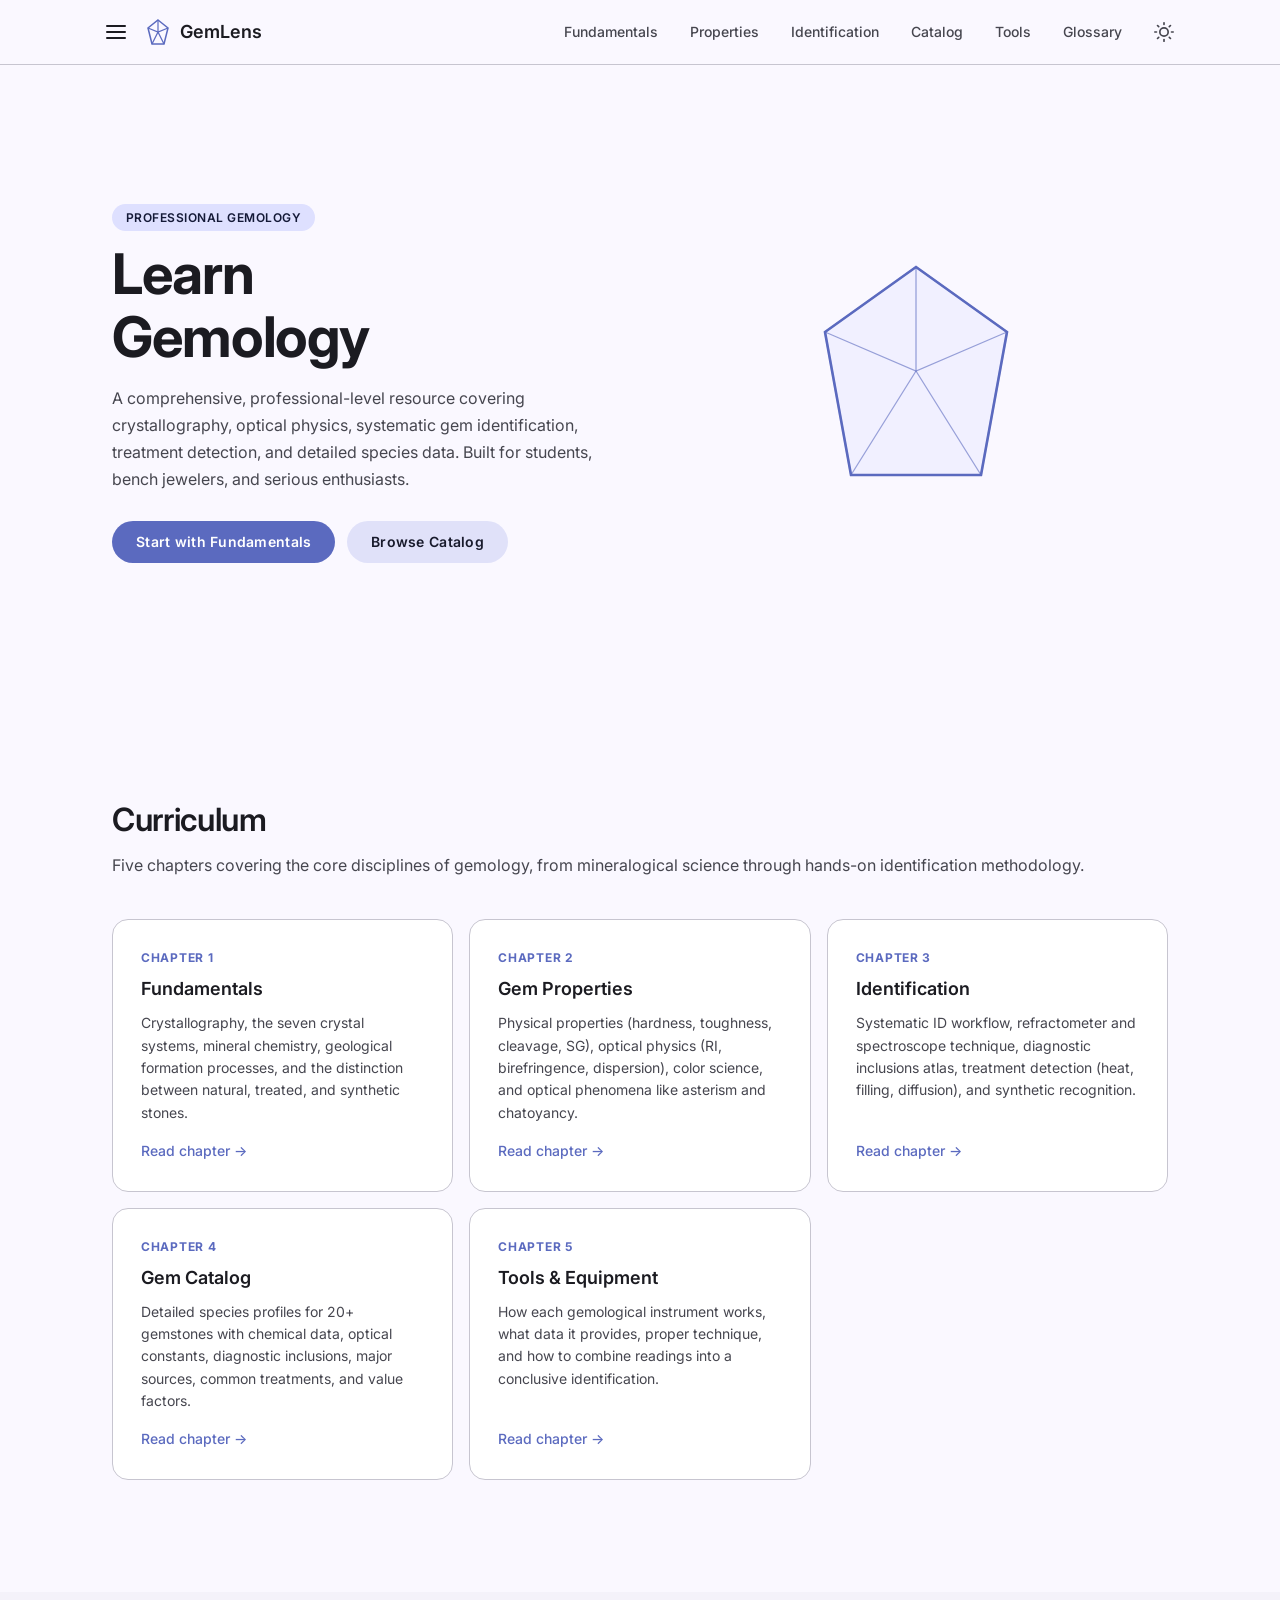
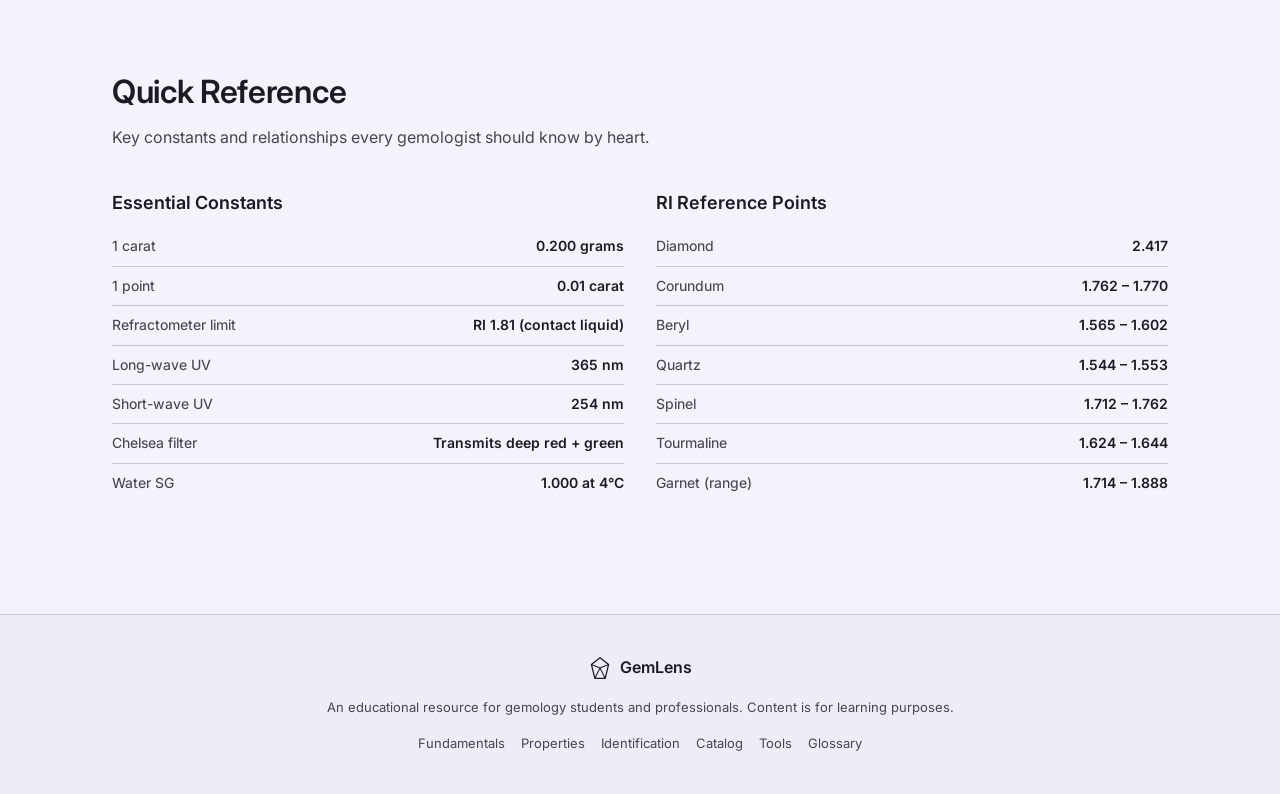
==== commit efff7ebd: "Add glossary page with auto-linking of advanced terminology - Create glossary.html with definitions " ====
--- a/index.html
+++ b/index.html
@@ -35,6 +35,7 @@
         <a href="identification.html" class="nav-link">Identification</a>
         <a href="catalog.html" class="nav-link">Catalog</a>
         <a href="tools.html" class="nav-link">Tools</a>
+        <a href="glossary.html" class="nav-link">Glossary</a>
       </nav>
       <button class="theme-toggle" id="themeToggle" aria-label="Toggle dark mode">
         <svg class="icon-sun" width="20" height="20" viewBox="0 0 24 24" fill="none" stroke="currentColor" stroke-width="2" stroke-linecap="round"><circle cx="12" cy="12" r="5"/><line x1="12" y1="1" x2="12" y2="3"/><line x1="12" y1="21" x2="12" y2="23"/><line x1="4.22" y1="4.22" x2="5.64" y2="5.64"/><line x1="18.36" y1="18.36" x2="19.78" y2="19.78"/><line x1="1" y1="12" x2="3" y2="12"/><line x1="21" y1="12" x2="23" y2="12"/><line x1="4.22" y1="19.78" x2="5.64" y2="18.36"/><line x1="18.36" y1="5.64" x2="19.78" y2="4.22"/></svg>
@@ -59,6 +60,7 @@
       <a href="identification.html" class="drawer__link">Identification</a>
       <a href="catalog.html" class="drawer__link">Catalog</a>
       <a href="tools.html" class="drawer__link">Tools</a>
+      <a href="glossary.html" class="drawer__link">Glossary</a>
     </nav>
   </aside>
 
@@ -188,6 +190,7 @@
           <a href="identification.html">Identification</a>
           <a href="catalog.html">Catalog</a>
           <a href="tools.html">Tools</a>
+          <a href="glossary.html">Glossary</a>
         </div>
       </div>
     </div>
--- a/styles.css
+++ b/styles.css
@@ -28,6 +28,9 @@
 button { cursor: pointer; border: none; background: none; font: inherit; color: inherit; }
 table { border-collapse: collapse; width: 100%; }
 strong { font-weight: 600; color: var(--md-on-surface); }
+
+/* Global overflow-wrap for long technical terms */
+body { overflow-wrap: break-word; word-break: break-word; }
 
 /* ============================================================
    Theme Tokens
@@ -152,12 +155,12 @@
 
 .content-grid {
   display: grid;
-  grid-template-columns: 1fr;
+  grid-template-columns: minmax(0, 1fr);
   gap: 2rem;
 }
 @media(min-width:900px){
   .content-grid--with-toc {
-    grid-template-columns: 1fr 220px;
+    grid-template-columns: minmax(0, 1fr) 220px;
     gap: 3rem;
   }
 }
@@ -298,8 +301,10 @@
 
 /* --- Table of Contents (sticky sidebar) --- */
 .toc {
-  position: sticky; top: 80px; align-self: start;
-}
+  position: sticky; top: 80px; align-self: start; min-width: 0;
+  display: none;
+}
+@media(min-width:900px){ .toc { display: block; } }
 .toc__title {
   font-size: 0.75rem; font-weight: 600; text-transform: uppercase; letter-spacing: 0.06em;
   color: var(--md-on-surface-variant); margin-bottom: 0.75rem;
@@ -315,12 +320,12 @@
 .toc__list a.toc--active { color: var(--md-primary); border-left-color: var(--md-primary); font-weight: 600; }
 
 /* --- Prose (long-form article content) --- */
-.prose { max-width: 72ch; }
+.prose { max-width: 72ch; min-width: 0; width: 100%; }
 .prose h2 { font-size: clamp(1.25rem,3vw,1.625rem); font-weight: 600; margin: 2.75rem 0 0.75rem; color: var(--md-on-surface); scroll-margin-top: 80px; }
 .prose h3 { font-size: 1.125rem; font-weight: 600; margin: 2rem 0 0.5rem; color: var(--md-on-surface); scroll-margin-top: 80px; }
 .prose h4 { font-size: 1rem; font-weight: 600; margin: 1.5rem 0 0.375rem; color: var(--md-on-surface); }
 .prose p { font-size: 0.9375rem; line-height: 1.72; color: var(--md-on-surface-variant); margin-bottom: 1rem; }
-.prose ul, .prose ol { padding-left: 1.25rem; margin-bottom: 1rem; }
+.prose ul, .prose ol { padding-left: 1.25rem; margin-bottom: 1rem; overflow-wrap: break-word; }
 .prose li { font-size: 0.9375rem; line-height: 1.65; color: var(--md-on-surface-variant); margin-bottom: 0.375rem; }
 .prose li::marker { color: var(--md-primary); }
 
@@ -329,12 +334,14 @@
   display: inline; padding: 0.1em 0.4em; border-radius: 6px;
   font-size: 0.85em; font-weight: 600; font-family: 'Inter', system-ui, sans-serif;
   background: var(--md-surface-container-high); color: var(--md-on-surface);
+  overflow-wrap: break-word;
 }
 
 /* --- Callout Boxes --- */
 .callout {
   padding: 1rem 1.25rem; border-radius: 12px; margin: 1.25rem 0;
   border-left: 4px solid; font-size: 0.9375rem; line-height: 1.6;
+  overflow-wrap: break-word; max-width: 100%;
 }
 .callout p { margin-bottom: 0.5rem; }
 .callout p:last-child { margin-bottom: 0; }
@@ -345,11 +352,11 @@
 .callout--key   { background: var(--callout-key-bg); border-color: var(--callout-key-border); color: var(--callout-key-fg); }
 
 /* --- Accordion --- */
-.accordion { border: 1px solid var(--md-outline-variant); border-radius: 16px; overflow: hidden; margin: 1rem 0; }
+.accordion { border: 1px solid var(--md-outline-variant); border-radius: 16px; overflow: hidden; margin: 1rem 0; max-width: 100%; }
 .accordion__item { border-bottom: 1px solid var(--md-outline-variant); }
 .accordion__item:last-child { border-bottom: none; }
 .accordion__trigger {
-  display: flex; align-items: center; justify-content: space-between; width: 100%;
+  display: flex; align-items: center; justify-content: space-between; width: 100%; gap: 0.75rem;
   padding: 1rem 1.25rem; text-align: left; font-size: 0.9375rem; font-weight: 600;
   color: var(--md-on-surface); background: var(--md-surface-container-lowest);
   transition: background-color 0.2s ease;
@@ -434,9 +441,9 @@
 /* --- Data Table --- */
 .table-wrap {
   overflow-x: auto; border-radius: 12px; border: 1px solid var(--md-outline-variant);
-  margin: 1.25rem 0 2rem; -webkit-overflow-scrolling: touch;
-}
-.data-table { min-width: 520px; }
+  margin: 1.25rem 0 2rem; -webkit-overflow-scrolling: touch; max-width: 100%;
+}
+.data-table { min-width: 420px; }
 .data-table th, .data-table td {
   text-align: left; padding: 0.75rem 1rem; font-size: 0.8125rem;
   border-bottom: 1px solid var(--md-outline-variant);
@@ -468,7 +475,7 @@
   display: flex; align-items: center; justify-content: center;
   font-size: 0.875rem; font-weight: 700; flex-shrink: 0;
 }
-.step__content { flex: 1; padding-top: 0.375rem; }
+.step__content { flex: 1; min-width: 0; padding-top: 0.375rem; }
 .step__content .title-medium { margin-bottom: 0.375rem; }
 
 /* --- Filter Chips --- */
@@ -493,17 +500,17 @@
 .gem-card:hover { box-shadow: var(--md-elevation-2); transform: translateY(-2px); }
 .gem-card--hidden { display: none; }
 .gem-card__color { height: 6px; background: hsl(var(--gem-hue), var(--gem-sat), var(--gem-light)); }
-.gem-card__body { padding: 1.25rem; }
+.gem-card__body { padding: 1.25rem; overflow-wrap: break-word; min-width: 0; }
 .gem-card__body .title-medium { margin-bottom: 0.625rem; }
 .gem-specs { display: grid; grid-template-columns: repeat(auto-fill, minmax(110px,1fr)); gap: 0.375rem 1rem; margin-bottom: 0.75rem; }
 .gem-specs div { display: flex; gap: 0.375rem; align-items: baseline; }
-.gem-specs dt { font-size: 0.6875rem; font-weight: 600; text-transform: uppercase; letter-spacing: 0.04em; color: var(--md-on-surface-variant); white-space: nowrap; }
+.gem-specs dt { font-size: 0.6875rem; font-weight: 600; text-transform: uppercase; letter-spacing: 0.04em; color: var(--md-on-surface-variant); }
 .gem-specs dd { font-size: 0.8125rem; font-weight: 500; color: var(--md-on-surface); }
 
 /* --- Mohs Scale --- */
-.mohs-scale { display: flex; gap: 2px; overflow-x: auto; padding: 0.5rem 0 1rem; margin-bottom: 2rem; -webkit-overflow-scrolling: touch; scrollbar-width: thin; }
+.mohs-scale { display: flex; gap: 2px; overflow-x: auto; padding: 0.5rem 0 1rem; margin-bottom: 2rem; -webkit-overflow-scrolling: touch; scrollbar-width: thin; max-width: 100%; }
 .mohs-item {
-  flex: 1; min-width: 64px; text-align: center; padding: 0.75rem 0.25rem; border-radius: 12px;
+  flex: 1 0 56px; min-width: 56px; text-align: center; padding: 0.75rem 0.25rem; border-radius: 12px;
   background: var(--md-surface-container-lowest); border: 1px solid var(--md-outline-variant);
   transition: transform 0.2s ease, box-shadow 0.2s ease;
 }
@@ -544,7 +551,7 @@
 /* --- Key-Value Spec List --- */
 .spec-list { list-style: none; margin: 0.75rem 0; }
 .spec-list li {
-  display: flex; justify-content: space-between; align-items: baseline; gap: 0.75rem;
+  display: flex; flex-wrap: wrap; justify-content: space-between; align-items: baseline; gap: 0.25rem 0.75rem;
   padding: 0.5rem 0; border-bottom: 1px solid var(--md-outline-variant);
   font-size: 0.875rem;
 }
@@ -554,9 +561,9 @@
 
 /* --- Hero Section --- */
 .hero { padding: 7rem 0 4rem; min-height: 80vh; display: flex; align-items: center; }
-.hero .container { display: grid; grid-template-columns: 1fr; gap: 2rem; align-items: center; }
+.hero .container { display: grid; grid-template-columns: minmax(0, 1fr); gap: 2rem; align-items: center; }
 @media(min-width:768px){
-  .hero .container { grid-template-columns: 1fr 1fr; gap: 3rem; }
+  .hero .container { grid-template-columns: minmax(0, 1fr) minmax(0, 1fr); gap: 3rem; }
   .hero { padding: 8rem 0 5rem; }
 }
 .hero__content { max-width: 540px; }
@@ -636,3 +643,93 @@
 ::-webkit-scrollbar-track { background: transparent; }
 ::-webkit-scrollbar-thumb { background: var(--md-outline-variant); border-radius: 100px; }
 ::-webkit-scrollbar-thumb:hover { background: var(--md-outline); }
+
+/* ============================================================
+   Glossary Term Links (auto-linked in prose content)
+   ============================================================ */
+.glossary-term {
+  color: inherit;
+  text-decoration: underline dotted var(--md-primary);
+  text-underline-offset: 3px;
+  cursor: help;
+  transition: color 0.15s ease, text-decoration-color 0.15s ease;
+}
+.glossary-term:hover {
+  color: var(--md-primary);
+  text-decoration-style: solid;
+}
+
+/* ============================================================
+   Glossary Page Styles
+   ============================================================ */
+
+/* Alphabetical jump navigation */
+.glossary-alpha-nav {
+  display: flex; flex-wrap: wrap; gap: 0.375rem; margin-bottom: 2.5rem;
+}
+.glossary-alpha-nav a {
+  display: flex; align-items: center; justify-content: center;
+  width: 36px; height: 36px; border-radius: 100px;
+  font-size: 0.875rem; font-weight: 600;
+  background: var(--md-surface-container); color: var(--md-on-surface-variant);
+  text-decoration: none; transition: background-color 0.2s ease, color 0.2s ease;
+}
+.glossary-alpha-nav a:hover {
+  background: var(--md-primary-container); color: var(--md-on-primary-container);
+}
+
+/* Glossary list container */
+.glossary-list {
+  display: flex; flex-direction: column; gap: 0;
+}
+
+/* Letter section */
+.glossary-letter {
+  margin-bottom: 2.5rem;
+}
+.glossary-letter__heading {
+  font-size: 1.5rem; font-weight: 700; color: var(--md-primary);
+  border-bottom: 2px solid var(--md-primary-container);
+  padding-bottom: 0.5rem; margin-bottom: 1.25rem;
+  scroll-margin-top: 80px;
+}
+
+/* Individual glossary entry */
+.glossary-entry {
+  padding: 1.25rem 0;
+  border-bottom: 1px solid var(--md-outline-variant);
+  scroll-margin-top: 80px;
+}
+.glossary-entry:last-child {
+  border-bottom: none;
+}
+
+/* Term heading */
+.glossary-entry__term {
+  font-size: 1.0625rem; font-weight: 600; color: var(--md-on-surface);
+  margin-bottom: 0.5rem; display: block;
+}
+
+/* Definition text */
+.glossary-entry__def {
+  font-size: 0.9375rem; line-height: 1.72; color: var(--md-on-surface-variant);
+}
+.glossary-entry__def ul {
+  padding-left: 1.25rem; margin: 0.625rem 0;
+}
+.glossary-entry__def li {
+  margin-bottom: 0.375rem; font-size: 0.9375rem; line-height: 1.65;
+}
+.glossary-entry__def li::marker { color: var(--md-primary); }
+.glossary-entry__def ul ul { margin-top: 0.25rem; }
+.glossary-entry__def strong { font-weight: 600; color: var(--md-on-surface); }
+
+/* "See also" cross-reference line */
+.glossary-entry__see {
+  display: block; margin-top: 0.75rem;
+  font-size: 0.8125rem; font-style: italic; color: var(--md-on-surface-variant);
+}
+.glossary-entry__see a {
+  color: var(--md-primary); text-decoration: none; font-style: normal;
+}
+.glossary-entry__see a:hover { text-decoration: underline; }
